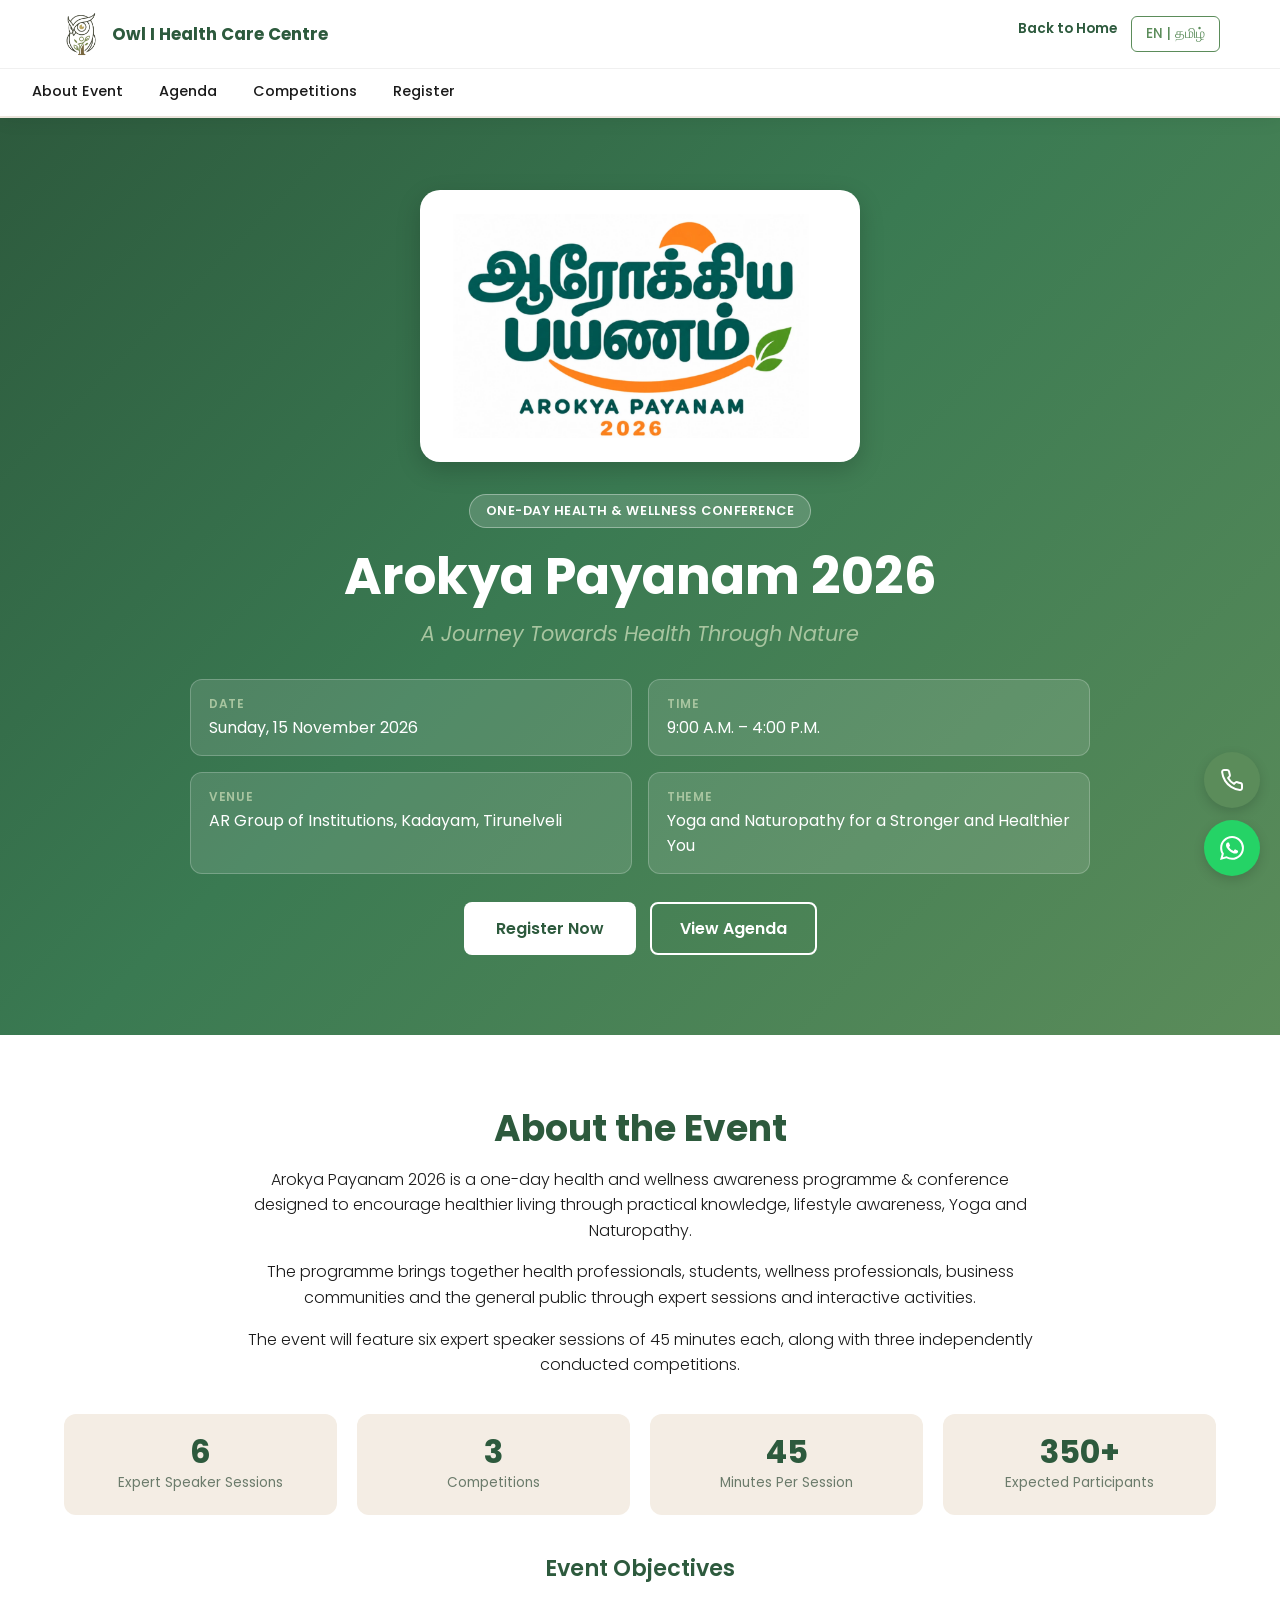
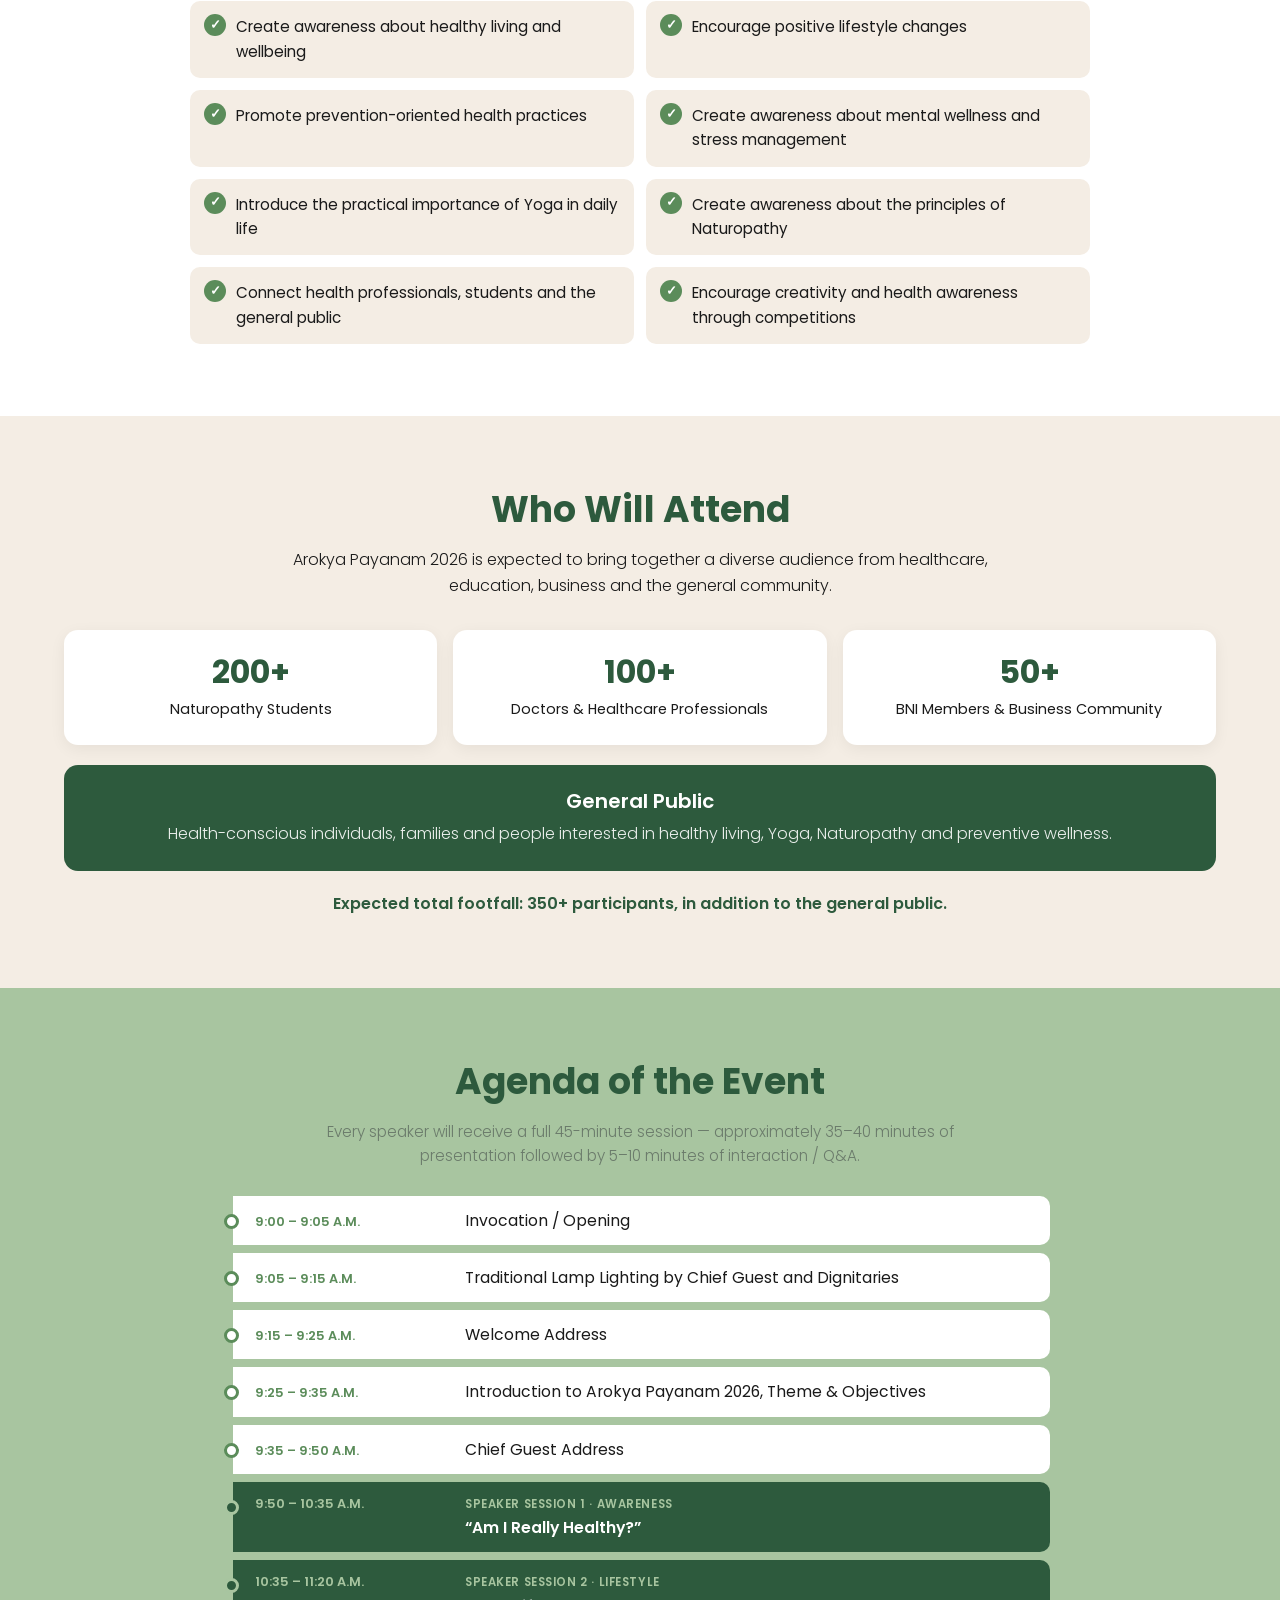
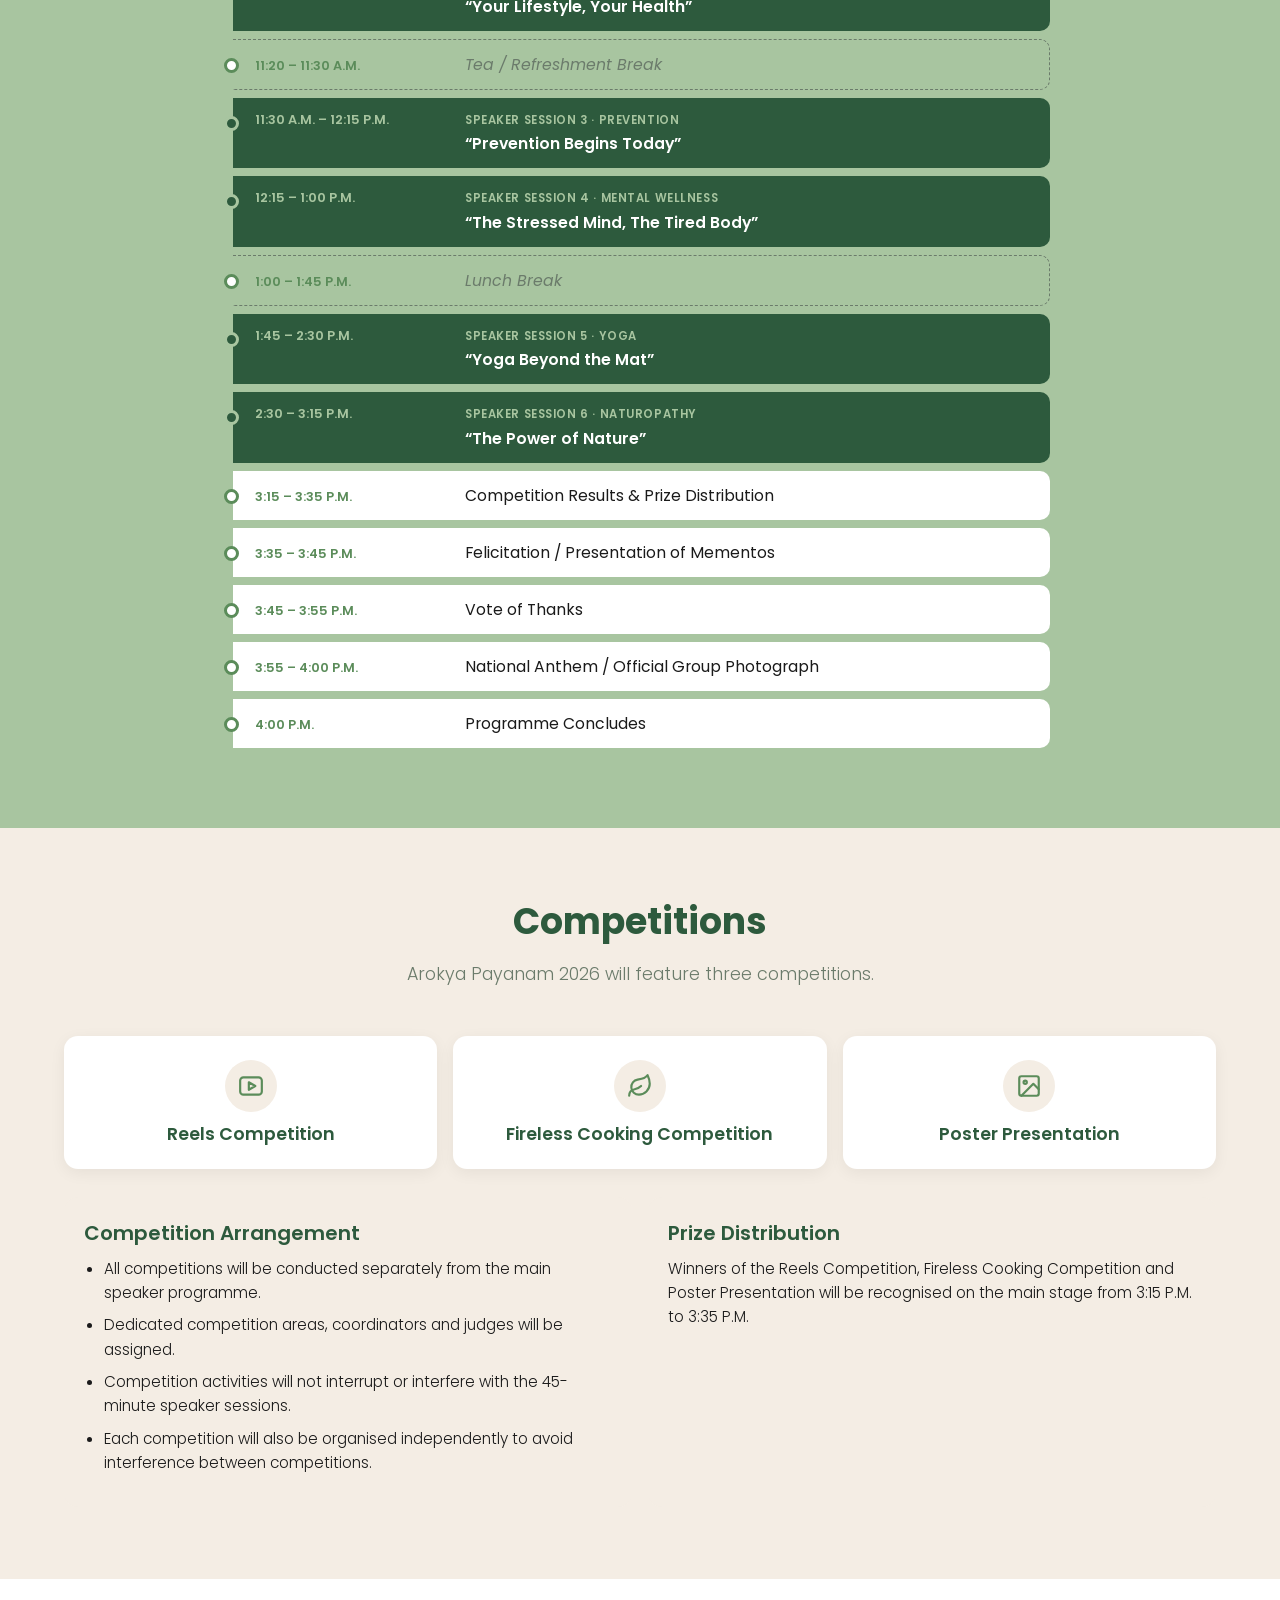
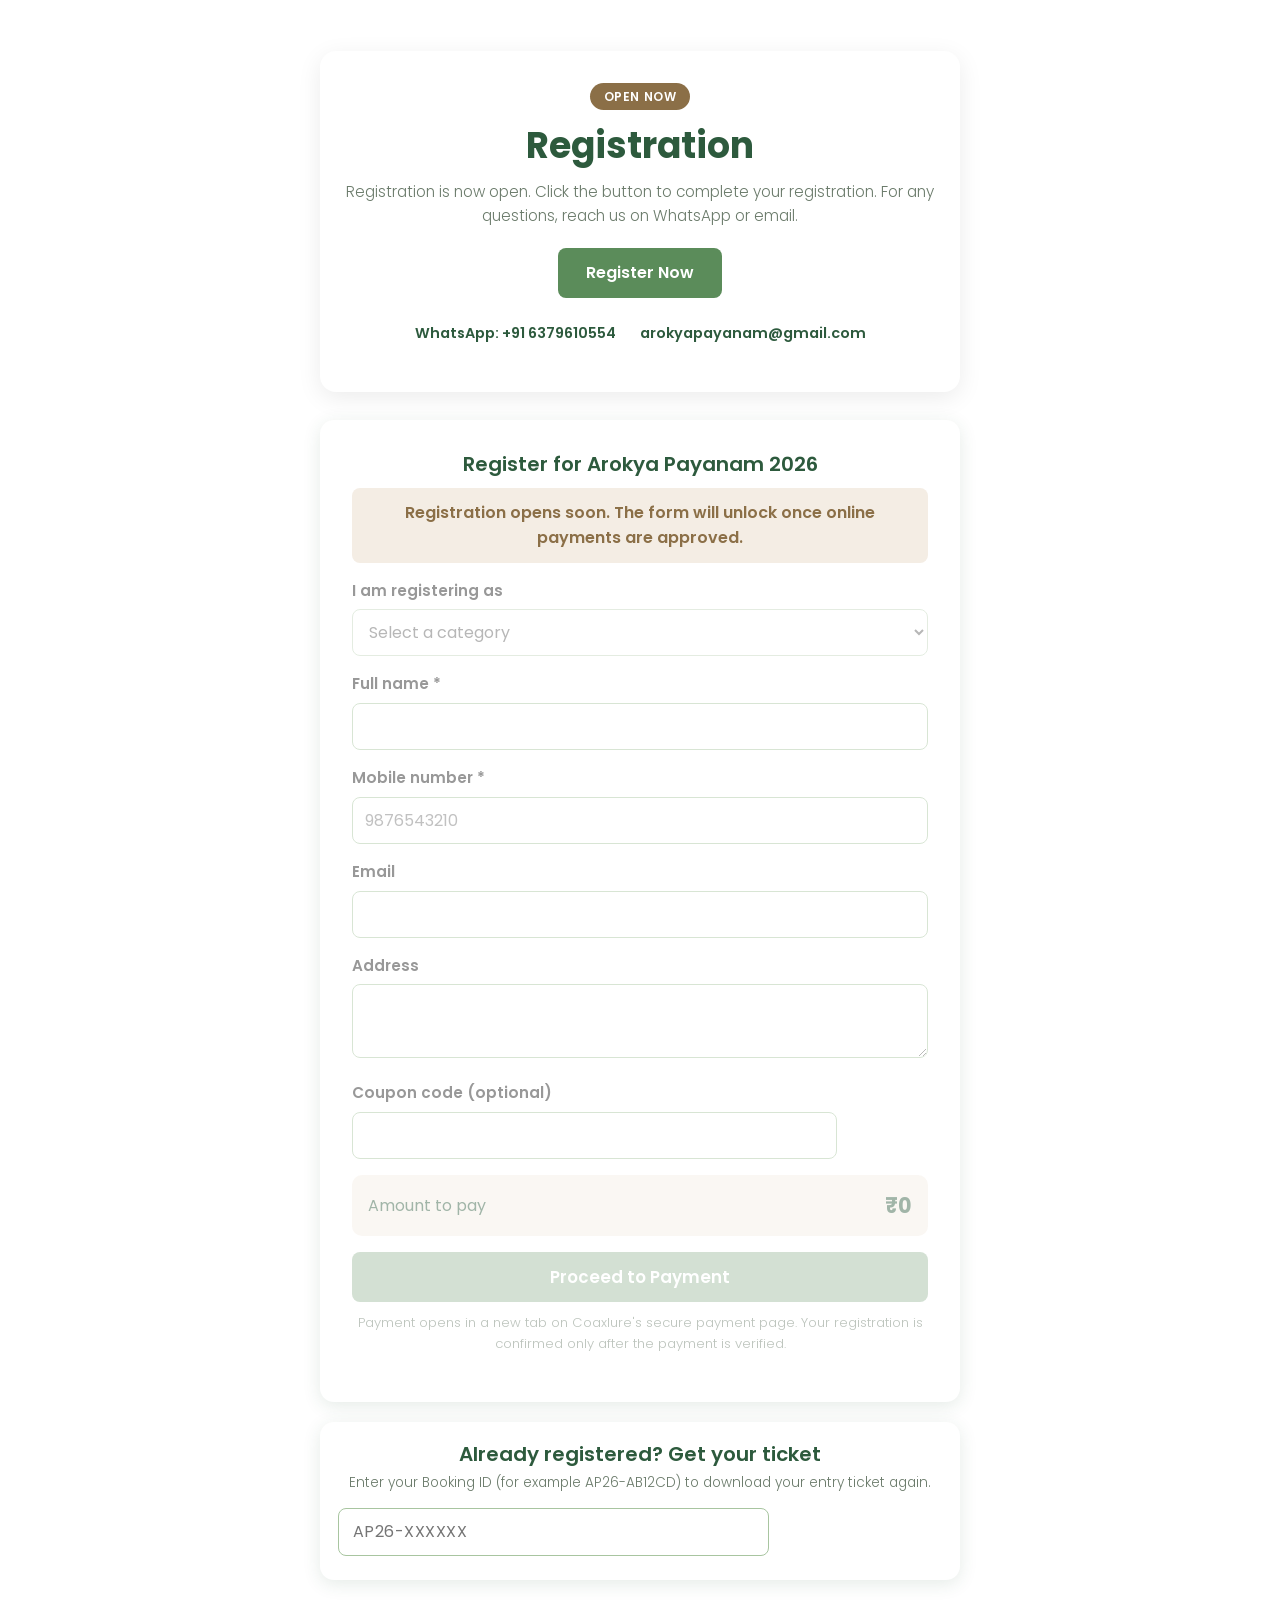
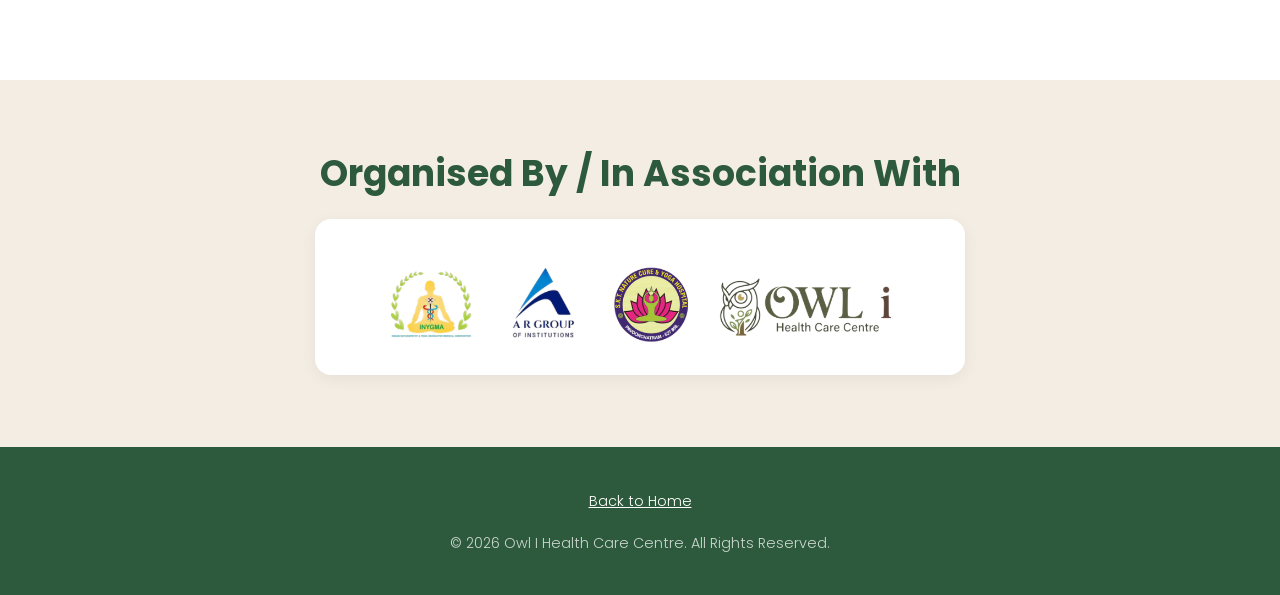
==== events/index.html @ ca435f54 "Booking-ID lookup on /events/ + mobile optimization audit fixes + CLAUDE.md split - New 'Already reg" ====
<!DOCTYPE html>
<html lang="en">
<head>
  <!-- ============================================
       EVENTS PAGE: AROKYA PAYANAM 2026
       URL: https://owlihealthcare.com/events/
       PURPOSE: Full details of the event (date, venue, agenda,
                competitions) plus the registration button.
       NOTES: - All asset paths start with "../" because this file
                lives one folder deeper than the homepage.
              - Text is bilingual through the same js/i18n.js
                system as the homepage (keys start with "ev_").
              - Registration is controlled from ONE place:
                js/event-config.js (registrationMode: 'preview' | 'open' | 'closed').
       ============================================ -->
  <meta charset="UTF-8">
  <meta name="viewport" content="width=device-width, initial-scale=1.0">

  <title>Arokya Payanam 2026 | Yoga &amp; Naturopathy Conference – Owl I Health Care Centre</title>
  <meta name="description" content="Arokya Payanam 2026 — a one-day Yoga and Naturopathy health awareness conference on Sunday, 15 November 2026 at AR Group of Institutions, Kadayam, Tirunelveli. Six expert sessions and three competitions.">
  <meta name="keywords" content="Arokya Payanam 2026, yoga conference tirunelveli, naturopathy conference, kadayam event, INYGMA, health awareness event tamil nadu">
  <link rel="canonical" href="https://owlihealthcare.com/events/">

  <meta property="og:title" content="Arokya Payanam 2026 | Yoga &amp; Naturopathy Conference">
  <meta property="og:description" content="A Journey Towards Health Through Nature — Sunday, 15 November 2026, AR Group of Institutions, Kadayam, Tirunelveli.">
  <meta property="og:image" content="https://owlihealthcare.com/images/og-image.jpg">
  <meta property="og:url" content="https://owlihealthcare.com/events/">
  <meta property="og:type" content="website">
  <meta name="twitter:card" content="summary_large_image">
  <meta name="twitter:title" content="Arokya Payanam 2026 | Yoga &amp; Naturopathy Conference">
  <meta name="twitter:description" content="A Journey Towards Health Through Nature — Sunday, 15 November 2026, Kadayam, Tirunelveli.">
  <meta name="twitter:image" content="https://owlihealthcare.com/images/og-image.jpg">

  <link rel="icon" type="image/png" href="../images/favicon.png">
  <link rel="apple-touch-icon" href="../images/favicon.png">

  <link rel="preconnect" href="https://fonts.googleapis.com">
  <link rel="preconnect" href="https://fonts.gstatic.com" crossorigin>
  <link href="https://fonts.googleapis.com/css2?family=Noto+Sans+Tamil:wght@300;400;600;700&family=Poppins:wght@300;400;600;700&display=swap" rel="stylesheet">

  <!-- Shared site styles first, then the events-only styles -->
  <link rel="stylesheet" href="../css/styles.css">
  <link rel="stylesheet" href="../css/responsive.css">
  <link rel="stylesheet" href="../css/events.css?v=2">

  <!-- Structured data: helps Google show this as an Event -->
  <script type="application/ld+json">
  {
    "@context": "https://schema.org",
    "@type": "Event",
    "name": "Arokya Payanam 2026",
    "description": "A one-day health and wellness awareness programme and conference on Yoga and Naturopathy, with six expert speaker sessions and three competitions.",
    "startDate": "2026-11-15T09:00:00+05:30",
    "endDate": "2026-11-15T16:00:00+05:30",
    "eventStatus": "https://schema.org/EventScheduled",
    "eventAttendanceMode": "https://schema.org/OfflineEventAttendanceMode",
    "location": {
      "@type": "Place",
      "name": "AR Group of Institutions",
      "address": {
        "@type": "PostalAddress",
        "addressLocality": "Kadayam, Tirunelveli",
        "addressRegion": "Tamil Nadu",
        "addressCountry": "IN"
      }
    },
    "organizer": {
      "@type": "Organization",
      "name": "Owl I Health Care Centre",
      "url": "https://owlihealthcare.com/"
    },
    "url": "https://owlihealthcare.com/events/"
  }
  </script>
</head>

<body class="events-page">
  <a href="#main-content" class="skip-link" data-i18n="skip_to_content">Skip to main content</a>

  <!-- ============================================
       HEADER + SUB-NAVIGATION
       PURPOSE: Logo, language toggle, link back to the homepage,
                and jump links to each section of this page.
       ============================================ -->
  <header class="ev-header" role="banner">
    <div class="ev-header-top">
      <a href="../" class="ev-logo" aria-label="Owl I Health Care Centre - Home">
        <img src="../images/favicon.png" alt="Owl I Health Care Centre">
        <span data-i18n="mobile_brand_text">Owl I Health Care Centre</span>
      </a>
      <div class="ev-header-actions">
        <a href="../" class="ev-home-link" data-i18n="ev_back_home">Back to Home</a>
        <button class="lang-toggle" id="lang-toggle" aria-label="Toggle language between English and Tamil">
          <span>EN | தமிழ்</span>
        </button>
      </div>
    </div>
    <nav class="ev-subnav" aria-label="Event page sections">
      <ul>
        <li><a href="#about-event" data-i18n="ev_nav_about">About Event</a></li>
        <li><a href="#agenda" data-i18n="ev_nav_agenda">Agenda</a></li>
        <li><a href="#competitions" data-i18n="ev_nav_competitions">Competitions</a></li>
        <li><a href="#register" data-i18n="ev_nav_register">Register</a></li>
      </ul>
    </nav>
  </header>

  <main id="main-content">

    <!-- ============================================
         HERO
         PURPOSE: Event name, tagline, key facts, and the
                  main registration button.
         NOTES: The button (data-reg-btn) stays disabled until
                registrationMode is 'open' in js/event-config.js AND the
                server switch (owli-config.php) agrees. 'preview' keeps it
                disabled while prices + the form are shown as a demo.
         ============================================ -->
    <section class="ev-hero" id="event-top" aria-labelledby="ev-title">
      <div class="container">
        <!-- Event logo lockup — white card so the artwork reads cleanly
             against the dark green hero. Sized big and centered per
             the official design; scales down on mobile via events.css. -->
        <div class="ev-hero-logo">
          <img src="../images/events/arokya-payanam-logo.webp" alt="Arokya Payanam 2026" width="1238" height="706">
        </div>
        <span class="ev-badge" data-i18n="ev_badge">One-Day Health &amp; Wellness Conference</span>
        <h1 id="ev-title" data-i18n="ev_title">Arokya Payanam 2026</h1>
        <p class="ev-tagline" data-i18n="ev_tagline">A Journey Towards Health Through Nature</p>

        <dl class="ev-facts">
          <div class="ev-fact">
            <dt data-i18n="ev_date_label">Date</dt>
            <dd data-i18n="ev_date">Sunday, 15 November 2026</dd>
          </div>
          <div class="ev-fact">
            <dt data-i18n="ev_time_label">Time</dt>
            <dd data-i18n="ev_time">9:00 A.M. – 4:00 P.M.</dd>
          </div>
          <div class="ev-fact">
            <dt data-i18n="ev_venue_label">Venue</dt>
            <dd data-i18n="ev_venue">AR Group of Institutions, Kadayam, Tirunelveli</dd>
          </div>
          <div class="ev-fact">
            <dt data-i18n="ev_theme_label">Theme</dt>
            <dd data-i18n="ev_theme">Yoga and Naturopathy for a Stronger and Healthier You</dd>
          </div>
        </dl>

        <div class="ev-hero-ctas">
          <!-- Registration button: "Opens Soon" now, "Register Now" once a link is set -->
          <a class="btn btn-cta-primary ev-reg-btn is-disabled" data-reg-btn aria-disabled="true" tabindex="-1"
             data-reg-soon="ev_reg_btn_soon" data-reg-preview="ev_reg_btn_preview" data-reg-open="ev_reg_btn_open" data-i18n="ev_reg_btn_soon">Registration Opens Soon</a>
          <a href="#agenda" class="btn btn-secondary" data-i18n="ev_hero_cta_agenda">View Agenda</a>
        </div>
      </div>
    </section>

    <!-- ============================================
         ABOUT + OBJECTIVES
         ============================================ -->
    <section class="ev-section alt" id="about-event" aria-labelledby="about-heading">
      <div class="container">
        <h2 id="about-heading" data-i18n="ev_about_title">About the Event</h2>
        <div class="ev-about-text">
          <p data-i18n="ev_about_p1">Arokya Payanam 2026 is a one-day health and wellness awareness programme &amp; conference designed to encourage healthier living through practical knowledge, lifestyle awareness, Yoga and Naturopathy.</p>
          <p data-i18n="ev_about_p2">The programme brings together health professionals, students, wellness professionals, business communities and the general public through expert sessions and interactive activities.</p>
          <p data-i18n="ev_about_p3">The event will feature six expert speaker sessions of 45 minutes each, along with three independently conducted competitions.</p>
        </div>

        <div class="ev-stats">
          <div class="ev-stat"><strong>6</strong><span data-i18n="ev_stat_sessions">Expert Speaker Sessions</span></div>
          <div class="ev-stat"><strong>3</strong><span data-i18n="ev_stat_competitions">Competitions</span></div>
          <div class="ev-stat"><strong>45</strong><span data-i18n="ev_stat_minutes">Minutes Per Session</span></div>
          <div class="ev-stat"><strong>350+</strong><span data-i18n="ev_stat_participants">Expected Participants</span></div>
        </div>

        <h3 class="ev-subheading" data-i18n="ev_obj_title">Event Objectives</h3>
        <ul class="ev-objectives">
          <li data-i18n="ev_obj_1">Create awareness about healthy living and wellbeing</li>
          <li data-i18n="ev_obj_2">Encourage positive lifestyle changes</li>
          <li data-i18n="ev_obj_3">Promote prevention-oriented health practices</li>
          <li data-i18n="ev_obj_4">Create awareness about mental wellness and stress management</li>
          <li data-i18n="ev_obj_5">Introduce the practical importance of Yoga in daily life</li>
          <li data-i18n="ev_obj_6">Create awareness about the principles of Naturopathy</li>
          <li data-i18n="ev_obj_7">Connect health professionals, students and the general public</li>
          <li data-i18n="ev_obj_8">Encourage creativity and health awareness through competitions</li>
        </ul>
      </div>
    </section>

    <!-- ============================================
         AUDIENCE
         ============================================ -->
    <section class="ev-section" id="audience" aria-labelledby="audience-heading">
      <div class="container">
        <h2 id="audience-heading" data-i18n="ev_aud_title">Who Will Attend</h2>
        <p class="ev-audience-sub" data-i18n="ev_aud_sub">Arokya Payanam 2026 is expected to bring together a diverse audience from healthcare, education, business and the general community.</p>
        <div class="ev-audience-grid">
          <div class="ev-audience-card"><strong>200+</strong><span data-i18n="ev_aud_students">Naturopathy Students</span></div>
          <div class="ev-audience-card"><strong>100+</strong><span data-i18n="ev_aud_doctors">Doctors &amp; Healthcare Professionals</span></div>
          <div class="ev-audience-card"><strong>50+</strong><span data-i18n="ev_aud_bni">BNI Members &amp; Business Community</span></div>
        </div>
        <div class="ev-public-card">
          <h3 data-i18n="ev_aud_public_title">General Public</h3>
          <p data-i18n="ev_aud_public">Health-conscious individuals, families and people interested in healthy living, Yoga, Naturopathy and preventive wellness.</p>
        </div>
        <p class="ev-footfall" data-i18n="ev_aud_footfall">Expected total footfall: 350+ participants, in addition to the general public.</p>
      </div>
    </section>

    <!-- ============================================
         AGENDA
         PURPOSE: Timeline of the day. Rows with class "session"
                  are the six speaker sessions; "break" rows are
                  tea / lunch.
         NOTES: Times are plain text. To change a time, edit it
                here; to change a title, edit the matching key in
                js/i18n.js (both en and ta).
         ============================================ -->
    <section class="ev-section green" id="agenda" aria-labelledby="agenda-heading">
      <div class="container">
        <h2 id="agenda-heading" data-i18n="ev_agenda_title">Agenda of the Event</h2>
        <p class="ev-agenda-note" data-i18n="ev_agenda_note">Every speaker will receive a full 45-minute session — approximately 35–40 minutes of presentation followed by 5–10 minutes of interaction / Q&amp;A.</p>

        <ol class="ev-agenda">
          <li class="ev-agenda-item"><span class="ev-agenda-time">9:00 – 9:05 A.M.</span><span class="ev-agenda-title" data-i18n="ev_ag_1">Invocation / Opening</span></li>
          <li class="ev-agenda-item"><span class="ev-agenda-time">9:05 – 9:15 A.M.</span><span class="ev-agenda-title" data-i18n="ev_ag_2">Traditional Lamp Lighting by Chief Guest and Dignitaries</span></li>
          <li class="ev-agenda-item"><span class="ev-agenda-time">9:15 – 9:25 A.M.</span><span class="ev-agenda-title" data-i18n="ev_ag_3">Welcome Address</span></li>
          <li class="ev-agenda-item"><span class="ev-agenda-time">9:25 – 9:35 A.M.</span><span class="ev-agenda-title" data-i18n="ev_ag_4">Introduction to Arokya Payanam 2026, Theme &amp; Objectives</span></li>
          <li class="ev-agenda-item"><span class="ev-agenda-time">9:35 – 9:50 A.M.</span><span class="ev-agenda-title" data-i18n="ev_ag_5">Chief Guest Address</span></li>

          <li class="ev-agenda-item session">
            <span class="ev-agenda-time">9:50 – 10:35 A.M.</span>
            <span class="ev-agenda-title"><span class="ev-agenda-tag" data-i18n="ev_ag_s1_tag">Speaker Session 1 · Awareness</span><span data-i18n="ev_ag_s1">“Am I Really Healthy?”</span></span>
          </li>
          <li class="ev-agenda-item session">
            <span class="ev-agenda-time">10:35 – 11:20 A.M.</span>
            <span class="ev-agenda-title"><span class="ev-agenda-tag" data-i18n="ev_ag_s2_tag">Speaker Session 2 · Lifestyle</span><span data-i18n="ev_ag_s2">“Your Lifestyle, Your Health”</span></span>
          </li>

          <li class="ev-agenda-item break"><span class="ev-agenda-time">11:20 – 11:30 A.M.</span><span class="ev-agenda-title" data-i18n="ev_ag_tea">Tea / Refreshment Break</span></li>

          <li class="ev-agenda-item session">
            <span class="ev-agenda-time">11:30 A.M. – 12:15 P.M.</span>
            <span class="ev-agenda-title"><span class="ev-agenda-tag" data-i18n="ev_ag_s3_tag">Speaker Session 3 · Prevention</span><span data-i18n="ev_ag_s3">“Prevention Begins Today”</span></span>
          </li>
          <li class="ev-agenda-item session">
            <span class="ev-agenda-time">12:15 – 1:00 P.M.</span>
            <span class="ev-agenda-title"><span class="ev-agenda-tag" data-i18n="ev_ag_s4_tag">Speaker Session 4 · Mental Wellness</span><span data-i18n="ev_ag_s4">“The Stressed Mind, The Tired Body”</span></span>
          </li>

          <li class="ev-agenda-item break"><span class="ev-agenda-time">1:00 – 1:45 P.M.</span><span class="ev-agenda-title" data-i18n="ev_ag_lunch">Lunch Break</span></li>

          <li class="ev-agenda-item session">
            <span class="ev-agenda-time">1:45 – 2:30 P.M.</span>
            <span class="ev-agenda-title"><span class="ev-agenda-tag" data-i18n="ev_ag_s5_tag">Speaker Session 5 · Yoga</span><span data-i18n="ev_ag_s5">“Yoga Beyond the Mat”</span></span>
          </li>
          <li class="ev-agenda-item session">
            <span class="ev-agenda-time">2:30 – 3:15 P.M.</span>
            <span class="ev-agenda-title"><span class="ev-agenda-tag" data-i18n="ev_ag_s6_tag">Speaker Session 6 · Naturopathy</span><span data-i18n="ev_ag_s6">“The Power of Nature”</span></span>
          </li>

          <li class="ev-agenda-item"><span class="ev-agenda-time">3:15 – 3:35 P.M.</span><span class="ev-agenda-title" data-i18n="ev_ag_results">Competition Results &amp; Prize Distribution</span></li>
          <li class="ev-agenda-item"><span class="ev-agenda-time">3:35 – 3:45 P.M.</span><span class="ev-agenda-title" data-i18n="ev_ag_felicitation">Felicitation / Presentation of Mementos</span></li>
          <li class="ev-agenda-item"><span class="ev-agenda-time">3:45 – 3:55 P.M.</span><span class="ev-agenda-title" data-i18n="ev_ag_thanks">Vote of Thanks</span></li>
          <li class="ev-agenda-item"><span class="ev-agenda-time">3:55 – 4:00 P.M.</span><span class="ev-agenda-title" data-i18n="ev_ag_anthem">National Anthem / Official Group Photograph</span></li>
          <li class="ev-agenda-item"><span class="ev-agenda-time">4:00 P.M.</span><span class="ev-agenda-title" data-i18n="ev_ag_end">Programme Concludes</span></li>
        </ol>
      </div>
    </section>

    <!-- ============================================
         COMPETITIONS + PRIZE DISTRIBUTION
         ============================================ -->
    <section class="ev-section" id="competitions" aria-labelledby="comp-heading">
      <div class="container">
        <h2 id="comp-heading" data-i18n="ev_comp_title">Competitions</h2>
        <p class="section-subtitle" data-i18n="ev_comp_sub">Arokya Payanam 2026 will feature three competitions.</p>

        <div class="ev-comp-grid">
          <div class="ev-comp-card">
            <div class="ev-icon" aria-hidden="true">
              <!-- Video / reels icon -->
              <svg width="26" height="26" viewBox="0 0 24 24" fill="none" stroke="currentColor" stroke-width="2" stroke-linecap="round" stroke-linejoin="round"><rect x="2" y="4" width="20" height="16" rx="3"/><polygon points="10 8.5 16 12 10 15.5 10 8.5"/></svg>
            </div>
            <h3 data-i18n="ev_comp_1">Reels Competition</h3>
          </div>
          <div class="ev-comp-card">
            <div class="ev-icon" aria-hidden="true">
              <!-- Leaf / cooking icon -->
              <svg width="26" height="26" viewBox="0 0 24 24" fill="none" stroke="currentColor" stroke-width="2" stroke-linecap="round" stroke-linejoin="round"><path d="M11 20A7 7 0 0 1 9.8 6.1C15.5 5 17 4.48 19 2c1 2 2 4.18 2 8 0 5.5-4.78 10-10 10z"/><path d="M2 21c0-3 1.85-5.36 5.08-6C9.5 14.52 12 13 13 12"/></svg>
            </div>
            <h3 data-i18n="ev_comp_2">Fireless Cooking Competition</h3>
          </div>
          <div class="ev-comp-card">
            <div class="ev-icon" aria-hidden="true">
              <!-- Poster / image icon -->
              <svg width="26" height="26" viewBox="0 0 24 24" fill="none" stroke="currentColor" stroke-width="2" stroke-linecap="round" stroke-linejoin="round"><rect x="3" y="3" width="18" height="18" rx="2"/><circle cx="8.5" cy="8.5" r="1.5"/><polyline points="21 15 16 10 5 21"/></svg>
            </div>
            <h3 data-i18n="ev_comp_3">Poster Presentation</h3>
          </div>
        </div>

        <div class="ev-comp-info">
          <div class="ev-info-card" style="background-color: var(--color-background);">
            <h3 data-i18n="ev_comp_arr_title">Competition Arrangement</h3>
            <ul>
              <li data-i18n="ev_comp_arr_1">All competitions will be conducted separately from the main speaker programme.</li>
              <li data-i18n="ev_comp_arr_2">Dedicated competition areas, coordinators and judges will be assigned.</li>
              <li data-i18n="ev_comp_arr_3">Competition activities will not interrupt or interfere with the 45-minute speaker sessions.</li>
              <li data-i18n="ev_comp_arr_4">Each competition will also be organised independently to avoid interference between competitions.</li>
            </ul>
          </div>
          <div class="ev-info-card" style="background-color: var(--color-background);">
            <h3 data-i18n="ev_prize_title">Prize Distribution</h3>
            <p data-i18n="ev_prize_text">Winners of the Reels Competition, Fireless Cooking Competition and Poster Presentation will be recognised on the main stage from 3:15 P.M. to 3:35 P.M.</p>
          </div>
        </div>
      </div>
    </section>

    <!-- ============================================
         REGISTRATION
         PURPOSE: The pill / note / button follow the registration mode:
                  'closed'  -> "Coming Soon" + disabled button
                  'preview' -> "Preview — Opens Soon", form explorable,
                               Pay button disabled, server refuses (503)
                  'open'    -> "Register Now", form fully active.
                  Driven by js/event-config.js + the server switch.
         ============================================ -->
    <section class="ev-section alt" id="register" aria-labelledby="register-heading">
      <div class="container">
        <div class="ev-register-card">
          <span class="ev-status-pill" data-reg-soon="ev_reg_status_soon" data-reg-preview="ev_reg_status_preview" data-reg-open="ev_reg_status_open" data-i18n="ev_reg_status_soon">Coming Soon</span>
          <h2 id="register-heading" data-i18n="ev_reg_title">Registration</h2>
          <p data-reg-soon="ev_reg_note_soon" data-reg-preview="ev_reg_note_preview" data-reg-open="ev_reg_note_open" data-i18n="ev_reg_note_soon">Online registration will open soon. Please check back on this page. For any questions, reach us on WhatsApp or email.</p>
          <a class="btn btn-primary ev-reg-btn is-disabled" data-reg-btn aria-disabled="true" tabindex="-1"
             data-reg-soon="ev_reg_btn_soon" data-reg-open="ev_reg_btn_open" data-i18n="ev_reg_btn_soon">Registration Opens Soon</a>
          <div class="ev-contact-row">
            <a href="https://wa.me/916379610554?text=Hi!%20I'd%20like%20to%20know%20about%20Arokya%20Payanam%202026." target="_blank" rel="noopener noreferrer">WhatsApp: +91 6379610554</a>
            <a href="mailto:arokyapayanam@gmail.com">arokyapayanam@gmail.com</a>
          </div>
        </div>

        <!-- ============================================
             REGISTRATION FORM
             PURPOSE: Collects attendee details, then sends them to the
                      secure Coaxlure payment page (see js/event-register.js
                      and api/register.php).
             NOTES: - Category-specific fields (data-cat="...") show/hide
                      automatically. Hidden ones are disabled so they are
                      not sent.
                    - The price shown is for display only; the server
                      recalculates it from the database.
                    - The form stays locked until registrationOpen = true
                      in js/event-config.js.
             ============================================ -->
        <form id="register-form" class="ev-form" novalidate autocomplete="on">
          <h3 data-i18n="evf_title">Register for Arokya Payanam 2026</h3>
          <p class="ev-form-closed" id="evf-closed" data-i18n="evf_closed">Registration opens soon. The form will unlock once online payments are approved.</p>

          <fieldset class="ev-form-fields" id="evf-fields" disabled>
            <!-- Honeypot: real people never see or fill this -->
            <div class="ev-hp" aria-hidden="true">
              <label>Website <input type="text" name="website" tabindex="-1" autocomplete="off"></label>
            </div>

            <div class="ev-field">
              <label for="evf-category" data-i18n="evf_category">I am registering as</label>
              <select id="evf-category" name="category" required>
                <option value="" data-i18n="evf_cat_choose">Select a category</option>
                <option value="student" data-i18n="evf_cat_student">Naturopathy Student</option>
                <option value="general" data-i18n="evf_cat_general">General Public</option>
                <option value="bni" data-i18n="evf_cat_bni">BNI Member</option>
                <option value="doctor" data-i18n="evf_cat_doctor">Doctor</option>
              </select>
              <span class="ev-error" data-err-for="category"></span>
              <!-- Filled by js/event-register.js from api/quote.php?category=all (prices come from the database) -->
              <ul class="ev-price-list" id="evf-price-list" hidden></ul>
            </div>

            <div class="ev-field">
              <label for="evf-name" data-i18n="evf_name">Full name *</label>
              <input id="evf-name" name="name" type="text" maxlength="100" autocomplete="name" required>
              <span class="ev-error" data-err-for="name"></span>
            </div>

            <div class="ev-field">
              <label for="evf-mobile" data-i18n="evf_mobile">Mobile number *</label>
              <input id="evf-mobile" name="mobile" type="tel" inputmode="numeric" maxlength="15" autocomplete="tel" placeholder="9876543210" required>
              <span class="ev-error" data-err-for="mobile"></span>
            </div>

            <div class="ev-field">
              <label for="evf-email" data-i18n="evf_email">Email</label>
              <input id="evf-email" name="email" type="email" maxlength="150" autocomplete="email" required>
              <span class="ev-error" data-err-for="email"></span>
            </div>

            <div class="ev-field">
              <label for="evf-address" data-i18n="evf_address">Address</label>
              <textarea id="evf-address" name="address" rows="2" maxlength="300" autocomplete="street-address" required></textarea>
              <span class="ev-error" data-err-for="address"></span>
            </div>

            <!-- Student -->
            <div class="ev-cat-block" data-cat="student" hidden>
              <div class="ev-field">
                <label for="evf-year" data-i18n="evf_year">Year of study</label>
                <select id="evf-year" name="year_of_study" required>
                  <option value="" data-i18n="evf_year_choose">Select year</option>
                  <option value="part1" data-i18n="evf_year_part1">Part 1</option>
                  <option value="part2" data-i18n="evf_year_part2">Part 2</option>
                  <option value="2nd" data-i18n="evf_year_2nd">2nd Year</option>
                  <option value="3rd" data-i18n="evf_year_3rd">3rd Year</option>
                  <option value="4th" data-i18n="evf_year_4th">4th Year</option>
                  <option value="internship" data-i18n="evf_year_intern">Internship</option>
                </select>
                <span class="ev-error" data-err-for="year_of_study"></span>
              </div>
              <div class="ev-field">
                <label for="evf-college" data-i18n="evf_college">College</label>
                <input id="evf-college" name="college" type="text" maxlength="150" required>
                <span class="ev-error" data-err-for="college"></span>
              </div>
              <div class="ev-field">
                <span class="ev-label" data-i18n="evf_comps">Competitions (optional)</span>
                <label class="ev-check"><input type="checkbox" name="competitions" value="poster"> <span data-i18n="ev_comp_3">Poster Presentation</span></label>
                <label class="ev-check"><input type="checkbox" name="competitions" value="fireless_cooking"> <span data-i18n="ev_comp_2">Fireless Cooking Competition</span></label>
              </div>
            </div>

            <!-- BNI -->
            <div class="ev-cat-block" data-cat="bni" hidden>
              <div class="ev-field">
                <label for="evf-chapter" data-i18n="evf_chapter">BNI chapter</label>
                <input id="evf-chapter" name="chapter" type="text" maxlength="100" required>
                <span class="ev-error" data-err-for="chapter"></span>
              </div>
              <div class="ev-field">
                <label for="evf-org" data-i18n="evf_org">Organisation / business name</label>
                <input id="evf-org" name="organisation" type="text" maxlength="150" required>
                <span class="ev-error" data-err-for="organisation"></span>
              </div>
            </div>

            <!-- Doctor -->
            <div class="ev-cat-block" data-cat="doctor" hidden>
              <div class="ev-field">
                <label for="evf-qual" data-i18n="evf_qual">Qualification</label>
                <input id="evf-qual" name="qualification" type="text" maxlength="100" required>
                <span class="ev-error" data-err-for="qualification"></span>
              </div>
              <div class="ev-field">
                <label for="evf-clinic" data-i18n="evf_clinic">Clinic / hospital name (optional)</label>
                <input id="evf-clinic" name="clinic" type="text" maxlength="150">
                <span class="ev-error" data-err-for="clinic"></span>
              </div>
            </div>

            <!-- Coupon -->
            <div class="ev-field">
              <label for="evf-coupon" data-i18n="evf_coupon">Coupon code (optional)</label>
              <div class="ev-coupon-row">
                <input id="evf-coupon" name="coupon" type="text" maxlength="30" autocapitalize="characters" autocomplete="off">
                <button type="button" class="btn btn-secondary" id="evf-coupon-apply" data-i18n="evf_apply">Apply</button>
              </div>
              <span class="ev-error" data-err-for="coupon"></span>
            </div>

            <div class="ev-price-box" id="evf-price" aria-live="polite" hidden>
              <span data-i18n="evf_amount">Amount to pay</span>
              <strong id="evf-price-value">₹0</strong>
            </div>

            <p class="ev-error ev-form-error" id="evf-form-error" role="alert"></p>

            <button type="submit" class="btn btn-primary ev-pay-btn" id="evf-submit" disabled>
              <span data-i18n="evf_pay">Proceed to Payment</span>
            </button>
            <p class="ev-form-note" data-i18n="evf_note">Payment opens in a new tab on Coaxlure's secure payment page. Your registration is confirmed only after the payment is verified.</p>
          </fieldset>
        </form>

        <!-- ============================================
             ALREADY REGISTERED? — BOOKING-ID LOOKUP
             PURPOSE: A returning attendee types their Booking ID
             (AP26-XXXXXX); the page asks the server, and if the booking
             is PAID it shows the SAME three actions the payment success
             box shows (Download ticket, Get ticket on WhatsApp, Done).
             Pending/failed/unknown IDs get a clear "not found" message.
             js/event-register.js wires this (#ticket-lookup).
             ============================================ -->
        <div class="ev-ticket-lookup" id="ticket-lookup">
          <h3 data-i18n="evf_lookup_title">Already registered? Get your ticket</h3>
          <p class="ev-lookup-sub" data-i18n="evf_lookup_sub">Enter your Booking ID (for example AP26-AB12CD) to download your entry ticket again.</p>
          <form class="ev-lookup-form" id="ticket-lookup-form" novalidate>
            <label class="sr-only" for="evf-lookup-ref" data-i18n="evf_lookup_label">Booking ID</label>
            <input id="evf-lookup-ref" name="ref" type="text" inputmode="latin" autocapitalize="characters"
                   autocomplete="off" spellcheck="false" placeholder="AP26-XXXXXX" maxlength="12">
            <button type="submit" class="btn btn-secondary" data-i18n="evf_lookup_btn">Find my ticket</button>
          </form>
          <p class="ev-error ev-lookup-error" id="evf-lookup-error" role="alert" hidden></p>
          <!-- The three paid actions render inside this box after a successful lookup -->
          <div class="ev-lookup-result" id="evf-lookup-result" hidden></div>
        </div>

        <!-- Shown when the attendee returns from the payment page -->
        <!-- Shown while the attendee pays in the other tab, and after they return.
             js/event-register.js polls status.php and fills this box: waiting
             message + "do not refresh" warning while payment is pending,
             then the paid box with the ticket download. -->
        <div class="ev-status-box" id="evf-status" role="status" aria-live="polite" hidden></div>
      </div>
    </section>

    <!-- ============================================
         ORGANISERS
         NOTE: Organisation names are proper nouns, so they are
               not translated.
         ============================================ -->
    <section class="ev-section" id="organisers" aria-labelledby="org-heading">
      <div class="container">
        <h2 id="org-heading" data-i18n="ev_org_title">Organised By / In Association With</h2>
        <div class="ev-org-logos">
          <img src="../images/events/organisers.png" alt="Organised by: Indian Naturopathy &amp; Yoga Graduates Medical Association (INYGMA), AR Group of Institutions, SKT Nature Cure &amp; Yoga Hospital, and OWL i Health Care Centre" width="1065" height="181">
        </div>
        <!-- Same organiser names as text, for screen readers and SEO (not translated — proper nouns) -->
        <ul class="ev-org-list sr-only">
          <li>AR Group of Institutions</li>
          <li>Indian Naturopathy &amp; Yoga Graduates Medical Association (INYGMA)</li>
          <li>SKT Nature Cure &amp; Yoga Hospital</li>
          <li>OWL i Health Care Centre</li>
        </ul>
      </div>
    </section>

  </main>

  <footer class="ev-footer" role="contentinfo">
    <div class="container">
      <p><a href="../" data-i18n="ev_back_home">Back to Home</a></p>
      <p>&copy; 2026 Owl I Health Care Centre. All Rights Reserved.</p>
    </div>
  </footer>

  <!-- Floating call + WhatsApp buttons (same as the homepage) -->
  <div class="floating-buttons" aria-label="Quick contact buttons">
    <a href="tel:+916379610554" class="fab fab-phone" aria-label="Call Owl I Health Care Centre" data-i18n-tooltip="fab_phone_tooltip">
      <svg width="24" height="24" viewBox="0 0 24 24" fill="none" stroke="currentColor" stroke-width="2" stroke-linecap="round" stroke-linejoin="round" aria-hidden="true">
        <path d="M22 16.92v3a2 2 0 0 1-2.18 2 19.79 19.79 0 0 1-8.63-3.07 19.5 19.5 0 0 1-6-6 19.79 19.79 0 0 1-3.07-8.67A2 2 0 0 1 4.11 2h3a2 2 0 0 1 2 1.72 12.84 12.84 0 0 0 .7 2.81 2 2 0 0 1-.45 2.11L8.09 9.91a16 16 0 0 0 6 6l1.27-1.27a2 2 0 0 1 2.11-.45 12.84 12.84 0 0 0 2.81.7A2 2 0 0 1 22 16.92z"/>
      </svg>
      <span class="fab-tooltip" data-i18n="fab_phone_tooltip">Call us now</span>
    </a>
    <a href="https://wa.me/916379610554?text=Hi!%20I'd%20like%20to%20know%20about%20Arokya%20Payanam%202026." class="fab fab-whatsapp" target="_blank" rel="noopener noreferrer" aria-label="Chat with us on WhatsApp" data-i18n-tooltip="fab_whatsapp_tooltip">
      <svg width="24" height="24" viewBox="0 0 24 24" fill="currentColor" aria-hidden="true">
        <path d="M17.472 14.382c-.297-.149-1.758-.867-2.03-.967-.273-.099-.471-.148-.67.15-.197.297-.767.966-.94 1.164-.173.199-.347.223-.644.075-.297-.15-1.255-.463-2.39-1.475-.883-.788-1.48-1.761-1.653-2.059-.173-.297-.018-.458.13-.606.134-.133.298-.347.446-.52.149-.174.198-.298.298-.497.099-.198.05-.371-.025-.52-.075-.149-.669-1.612-.916-2.207-.242-.579-.487-.5-.669-.51-.173-.008-.371-.01-.57-.01-.198 0-.52.074-.792.372-.272.297-1.04 1.016-1.04 2.479 0 1.462 1.065 2.875 1.213 3.074.149.198 2.096 3.2 5.077 4.487.709.306 1.262.489 1.694.625.712.227 1.36.195 1.871.118.571-.085 1.758-.719 2.006-1.413.248-.694.248-1.289.173-1.413-.074-.124-.272-.198-.57-.347m-5.421 7.403h-.004a9.87 9.87 0 01-5.031-1.378l-.361-.214-3.741.982.998-3.648-.235-.374a9.86 9.86 0 01-1.51-5.26c.001-5.45 4.436-9.884 9.888-9.884 2.64 0 5.122 1.03 6.988 2.898a9.825 9.825 0 012.893 6.994c-.003 5.45-4.437 9.884-9.885 9.884m8.413-18.297A11.815 11.815 0 0012.05 0C5.495 0 .16 5.335.157 11.892c0 2.096.547 4.142 1.588 5.945L.057 24l6.305-1.654a11.882 11.882 0 005.683 1.448h.005c6.554 0 11.89-5.335 11.893-11.893a11.821 11.821 0 00-3.48-8.413z"/>
      </svg>
      <span class="fab-tooltip" data-i18n="fab_whatsapp_tooltip">Chat on WhatsApp</span>
    </a>
  </div>

  <!-- i18n.js first (translations + language toggle), then registration state -->
  <script src="../js/i18n.js?v=8"></script>
  <script src="../js/event-config.js?v=6"></script>
  <!-- Registration form: category fields, price, payment redirect, status check -->
  <script src="../js/event-register.js?v=11"></script>
</body>
</html>
---- css/styles.css ----
/* ──────────────────────────────────────────────
   STYLES.CSS — Owl I Health and Wellness Center
   Main stylesheet for the clinic's landing page.

   This file contains all base styles, layout rules,
   and component styles. Responsive (mobile/tablet/
   desktop) overrides live in responsive.css.

   COLOR PALETTE: "Forest Calm" — defined as CSS
   custom properties below so every color is
   controlled from one place. To change a color
   across the entire site, just edit the hex value
   in :root.

   TABLE OF CONTENTS:
   1.  CSS Custom Properties (Variables)
   2.  CSS Reset / Normalize
   3.  Base / Typography
   4.  Utility Classes (Container, Buttons, etc.)
   5.  Skip Link (Accessibility)
   6.  Header / Navigation
   7.  Hero Section
   8.  About Section
   9.  Services Section
   10. Why Choose Us Section
   11. Doctors Section
   12. Testimonials Section
   13. Gallery Section
   14. Blog Section
   15. CTA Banner Section
   16. Contact Section
   17. Footer
   18. Floating Action Buttons
   19. Keyframe Animations
   ────────────────────────────────────────────── */


/* ──────────────────────────────────────────────
   1. CSS CUSTOM PROPERTIES (Variables)
   These are the "Forest Calm" color palette and
   are used throughout the site instead of hard-
   coded hex values. To change a color site-wide,
   just update the value here.

   Usage example:  color: var(--color-primary);
   ────────────────────────────────────────────── */
:root {
  /* Primary dark green — used for headers, nav, footer backgrounds */
  --color-primary: #2D5A3D;

  /* Secondary green — used for buttons, CTAs, interactive elements */
  --color-secondary: #5B8C5A;

  /* Light green — used for highlighted sections, subtle accents */
  --color-light-green: #A8C5A0;

  /* Cream background — the main page background color */
  --color-background: #F4EDE4;

  /* Warm brown — used for small accent details */
  --color-accent: #8B6F47;

  /* White — used for cards, alternating section backgrounds */
  --color-white: #FFFFFF;

  /* Dark text — the primary body text color */
  --color-dark-text: #1A1A1A;

  /* Light/subtle text — used for secondary or muted text */
  --color-light-text: #6B7B6B;
}


/* ──────────────────────────────────────────────
   2. CSS RESET / NORMALIZE
   Removes default browser styling so every browser
   starts from the same baseline. This prevents
   inconsistencies between Chrome, Firefox, Safari, etc.
   ────────────────────────────────────────────── */

/* Remove default margin and padding from all elements.
   Use border-box so padding is included in width/height. */
*,
*::before,
*::after {
  margin: 0;
  padding: 0;
  box-sizing: border-box;
}

/* Enable smooth scrolling when clicking anchor links
   (e.g., clicking "Services" scrolls smoothly to that section) */
html {
  scroll-behavior: smooth;
  /* Prevent font size from changing on mobile when rotating device */
  -webkit-text-size-adjust: 100%;
}

/* Base body styles — sets the default font, colors, and background */
body {
  font-family: 'Poppins', sans-serif;
  font-weight: 400;
  line-height: 1.6;
  color: var(--color-dark-text);
  background-color: var(--color-background);
  /* Ensures text renders smoothly on all screens */
  -webkit-font-smoothing: antialiased;
  -moz-osx-font-smoothing: grayscale;
}

/* Remove list bullets/numbers by default */
ul, ol {
  list-style: none;
}

/* Make images responsive — they won't overflow their container */
img {
  max-width: 100%;
  height: auto;
  display: block;
}

/* Remove default link underline and inherit color */
a {
  text-decoration: none;
  color: inherit;
  transition: color 0.3s ease;
}

/* Remove default button styling so we can style from scratch */
button {
  border: none;
  background: none;
  cursor: pointer;
  font-family: inherit;
  font-size: inherit;
  color: inherit;
}

/* Remove default fieldset/legend styles */
fieldset {
  border: none;
}

/* Make sure form elements inherit the site font */
input,
select,
textarea {
  font-family: inherit;
  font-size: inherit;
}


/* ──────────────────────────────────────────────
   3. BASE / TYPOGRAPHY
   Sets the typographic scale for the site.
   Headings use Poppins at 600-700 weight (bold).
   Body text uses Poppins at 300-400 weight (light/regular).
   Tamil text uses "Noto Sans Tamil" — applied
   automatically when the language is switched.
   ────────────────────────────────────────────── */

h1, h2, h3, h4, h5, h6 {
  font-weight: 700;
  line-height: 1.2;
  color: var(--color-primary);
}

/* Main page heading (used in Hero) */
h1 {
  font-size: 3rem;
}

/* Section headings (About, Services, etc.) */
h2 {
  font-size: 2.25rem;
  text-align: center;
  margin-bottom: 1rem;
}

/* Sub-headings within sections */
h3 {
  font-size: 1.25rem;
  font-weight: 600;
}

/* Body text */
p {
  margin-bottom: 1rem;
  font-weight: 300;
  color: var(--color-dark-text);
}

/* Subtitle text that appears below section headings */
.section-subtitle {
  text-align: center;
  color: var(--color-light-text);
  font-size: 1.1rem;
  max-width: 600px;
  margin: 0 auto 3rem;
}


/* ──────────────────────────────────────────────
   4. UTILITY CLASSES
   Reusable classes used across multiple sections:
   - .container: centers content with a max width
   - .btn: base button styles
   - .image-placeholder: grey box for placeholder images
   ────────────────────────────────────────────── */

/* Container — wraps content to a max width and centers it */
.container {
  width: 100%;
  max-width: 1200px;
  margin: 0 auto;
  padding: 0 20px;
}

/* Base button style — shared by all buttons */
.btn {
  display: inline-block;
  padding: 12px 28px;
  border-radius: 8px;
  font-weight: 600;
  font-size: 1rem;
  text-align: center;
  cursor: pointer;
  transition: background-color 0.3s ease, transform 0.2s ease, box-shadow 0.3s ease;
  border: none;
}

/* Primary button — green background, white text */
.btn-primary {
  background-color: var(--color-secondary);
  color: var(--color-white);
}

/* Primary button hover — slightly darker green */
.btn-primary:hover {
  background-color: var(--color-primary);
  transform: translateY(-2px);
  box-shadow: 0 4px 12px rgba(45, 90, 61, 0.3);
}

/* Secondary button — outlined style with green border */
.btn-secondary {
  background-color: transparent;
  color: var(--color-white);
  border: 2px solid var(--color-white);
}

/* Secondary button hover — fills with white, text turns green */
.btn-secondary:hover {
  background-color: var(--color-white);
  color: var(--color-primary);
  transform: translateY(-2px);
}

/* Event button — warm brown accent so it visually stands apart from the
   two site CTAs next to it, without introducing a one-off color. Links
   to the Arokya Payanam 2026 event page (events/index.html). */
.btn-event {
  display: inline-flex;
  align-items: center;
  gap: 8px;
  background-color: var(--color-accent);
  color: var(--color-white);
}

.btn-event:hover {
  background-color: var(--color-primary);
  transform: translateY(-2px);
  box-shadow: 0 4px 12px rgba(0, 0, 0, 0.25);
}

/* Image placeholder — grey box shown where real images will go.
   Displays a centered icon and label text. */
.image-placeholder {
  background-color: #e0d8ce;
  display: flex;
  flex-direction: column;
  align-items: center;
  justify-content: center;
  gap: 12px;
  color: var(--color-light-text);
  border-radius: 12px;
  min-height: 250px;
  width: 100%;
}

/* Visible focus indicator for keyboard navigation.
   A clear green outline appears when elements are
   focused via Tab key (accessibility requirement). */
*:focus-visible {
  outline: 3px solid var(--color-secondary);
  outline-offset: 3px;
}


/* ──────────────────────────────────────────────
   5. SKIP LINK (Accessibility)
   A hidden link at the very top of the page that
   becomes visible when focused. Lets keyboard users
   skip the navigation and jump straight to content.
   ────────────────────────────────────────────── */
.skip-link {
  position: absolute;
  top: -100%;
  left: 16px;
  background-color: var(--color-primary);
  color: var(--color-white);
  padding: 12px 24px;
  border-radius: 0 0 8px 8px;
  font-weight: 600;
  z-index: 10000;
  transition: top 0.3s ease;
}

/* When the skip link receives keyboard focus, slide it into view */
.skip-link:focus {
  top: 0;
}

/* Visually hides content while keeping it readable by screen readers —
   used where an image already conveys the same information visually
   (e.g. a logo strip) but the underlying text should still exist for
   accessibility and SEO. */
.sr-only {
  position: absolute;
  width: 1px;
  height: 1px;
  padding: 0;
  margin: -1px;
  overflow: hidden;
  clip: rect(0, 0, 0, 0);
  white-space: nowrap;
  border: 0;
}


/* ──────────────────────────────────────────────
   6. HEADER / NAVIGATION
   The top navigation bar. It starts transparent
   and sticks to the top when the user scrolls.
   A ".scrolled" class (added by JS later) gives
   it a white background and subtle shadow.
   ────────────────────────────────────────────── */

#header {
  position: fixed;
  top: 0;
  left: 0;
  width: 100%;
  z-index: 1000;
  /* Starts transparent — background added via .scrolled class */
  background-color: transparent;
  transition: background-color 0.3s ease, box-shadow 0.3s ease;
}

/* When the user scrolls down, JS adds this class to give
   the header a solid white background and a subtle shadow */
#header.scrolled {
  background-color: var(--color-white);
  box-shadow: 0 2px 20px rgba(0, 0, 0, 0.08);
}

/* Nav container — holds logo, links, and actions in a row */
.nav-container {
  display: flex;
  align-items: center;
  justify-content: space-between;
  max-width: 1200px;
  margin: 0 auto;
  padding: 16px 20px;
}

/* Logo — displays the clinic name with leaf icon */
.logo {
  display: flex;
  align-items: center;
  margin-right: 36px;
  flex-shrink: 0;
}

/* Header logo image (favicon) */
.header-logo-img {
  height: 50px;
  width: 50px;
  object-fit: contain;
  display: block;
  background: var(--color-white);
  padding: 4px;
  border-radius: 6px;
  box-sizing: content-box;
  transition: height 0.3s ease, width 0.3s ease;
}

#header.scrolled .header-logo-img {
  height: 40px;
  width: 40px;
}

/* Brand text next to favicon — visible only on mobile */
.mobile-brand-text {
  display: none;
  font-family: 'Poppins', sans-serif;
  font-weight: 700;
  font-size: 16px;
  color: var(--color-primary);
  margin-left: 8px;
  white-space: nowrap;
}

/* Navigation links — horizontal list on desktop */
.nav-links {
  display: flex;
  align-items: center;
  gap: 32px;
}

/* Individual nav link styling */
.nav-links a {
  font-weight: 400;
  font-size: 0.95rem;
  color: var(--color-white);
  position: relative;
  padding: 4px 0;
  transition: color 0.3s ease;
}

/* When header is scrolled, nav links turn dark */
#header.scrolled .nav-links a {
  color: var(--color-dark-text);
}

/* Hover underline effect on nav links — a small green line
   slides in from the left when hovered */
.nav-links a::after {
  content: '';
  position: absolute;
  bottom: -2px;
  left: 0;
  width: 0;
  height: 2px;
  background-color: var(--color-secondary);
  transition: width 0.3s ease;
}

.nav-links a:hover::after {
  width: 100%;
}

/* Right side of nav — language toggle + Book Now button */
.nav-actions {
  display: flex;
  align-items: center;
  gap: 16px;
}

/* Language toggle button */
.lang-toggle {
  padding: 6px 14px;
  border: 1px solid var(--color-white);
  border-radius: 6px;
  font-size: 0.85rem;
  font-weight: 500;
  color: var(--color-white);
  transition: background-color 0.3s ease, color 0.3s ease, border-color 0.3s ease;
}

/* When header is scrolled, toggle button border turns green */
#header.scrolled .lang-toggle {
  border-color: var(--color-secondary);
  color: var(--color-secondary);
}

.lang-toggle:hover {
  background-color: var(--color-white);
  color: var(--color-primary);
}

#header.scrolled .lang-toggle:hover {
  background-color: var(--color-secondary);
  color: var(--color-white);
}

/* "Book Now" CTA in the nav */
.nav-cta {
  padding: 10px 22px;
  font-size: 0.9rem;
}

/* Event link in the nav — same compact sizing as Book Now,
   .btn-event already gives it the distinct accent color */
.nav-event {
  padding: 10px 18px;
  font-size: 0.9rem;
  white-space: nowrap;
}

/* Hamburger menu button — hidden on desktop, visible on mobile.
   Three horizontal lines that can animate into an X. */
.hamburger {
  display: none;
  flex-direction: column;
  gap: 5px;
  padding: 4px;
  z-index: 1001;
}

.hamburger-line {
  display: block;
  width: 24px;
  height: 2px;
  background-color: var(--color-white);
  border-radius: 2px;
  transition: transform 0.3s ease, opacity 0.3s ease, background-color 0.3s ease;
}

/* When header has scrolled, hamburger lines turn dark */
#header.scrolled .hamburger-line {
  background-color: var(--color-dark-text);
}


/* ──────────────────────────────────────────────
   7. HERO SECTION
   Full-screen welcome banner with a looping MP4
   video background. A dark overlay sits on top of
   the video for text contrast. Text content sits
   above the overlay. Falls back to a CSS gradient
   if the video cannot load.
   ────────────────────────────────────────────── */

#hero {
  position: relative;
  width: 100%;
  min-height: 100vh;
  display: flex;
  align-items: center;
  justify-content: center;
  overflow: hidden;
  /* Fallback gradient — shown if video can't load */
  background: linear-gradient(135deg, #2D5A3D 0%, #3a7a52 30%, #5B8C5A 60%, #A8C5A0 100%);
  background-size: cover;
  background-position: center;
}

/* Background video — covers entire hero section.
   Sits behind the overlay (z-index 1). */
.hero-video {
  position: absolute;
  top: 0;
  left: 0;
  width: 100%;
  height: 100%;
  object-fit: cover;
  z-index: 1;
}

/* Dark overlay — sits on top of the video (z-index 2)
   to make the white text readable */
.hero-overlay {
  position: absolute;
  top: 0;
  left: 0;
  width: 100%;
  height: 100%;
  background: rgba(0, 0, 0, 0.45);
  display: flex;
  align-items: center;
  justify-content: center;
  z-index: 2;
}

/* Hero content — centered text and buttons (z-index 3) */
.hero-content {
  position: relative;
  text-align: center;
  max-width: 800px;
  padding: 20px;
  z-index: 3;
  /* Fade-in animation on page load */
  animation: fadeInUp 1s ease forwards;
}

/* Hero heading — large white text */
.hero-content h1 {
  color: var(--color-white);
  font-size: 3.2rem;
  margin-bottom: 1.25rem;
  text-shadow: 0 2px 8px rgba(0, 0, 0, 0.3);
}

/* Hero subtitle — lighter white text below the heading */
.hero-subtitle {
  color: rgba(255, 255, 255, 0.9);
  font-size: 1.2rem;
  font-weight: 300;
  margin-bottom: 2rem;
  max-width: 650px;
  margin-left: auto;
  margin-right: auto;
}

/* Hero CTA buttons container — side by side */
.hero-ctas {
  display: flex;
  gap: 16px;
  justify-content: center;
  flex-wrap: wrap;
}


/* ──────────────────────────────────────────────
   8. ABOUT SECTION
   Two-column layout: text on the left, image
   placeholder on the right. Cream background.
   ────────────────────────────────────────────── */

#about {
  padding: 80px 0;
  background-color: var(--color-background);
}

/* Two-column grid — text left, image right */
.about-grid {
  display: grid;
  grid-template-columns: 1fr 1fr;
  gap: 60px;
  align-items: center;
}

/* About text column */
.about-text h2 {
  text-align: left;
  margin-bottom: 1.5rem;
}

.about-text h3 {
  color: var(--color-secondary);
  margin-top: 1.5rem;
  margin-bottom: 0.5rem;
}

.about-text p {
  color: var(--color-dark-text);
  line-height: 1.8;
}

/* About image placeholder — tall rectangle */
.about-image .image-placeholder {
  min-height: 400px;
  border-radius: 16px;
}

/* About section — real clinic interior photo.
   height: auto preserves the image's natural aspect ratio so the
   full photo shows at any column width, instead of being cropped. */
.about-img {
  width: 100%;
  height: auto;
  display: block;
  border-radius: 16px;
}

/* Leadership sub-section — Founder & Co-Founder profiles */
.leadership {
  margin-top: 64px;
}

.team-subheading {
  text-align: center;
  color: var(--color-primary);
  font-size: 1.4rem;
  margin: 40px 0 24px;
}

.leadership-grid {
  display: grid;
  grid-template-columns: repeat(2, 1fr);
  gap: 32px;
  max-width: 950px;
  margin: 0 auto;
}

.leader-card {
  background-color: var(--color-white);
  border-radius: 16px;
  overflow: hidden;
  text-align: center;
  box-shadow: 0 4px 16px rgba(0, 0, 0, 0.06);
  transition: transform 0.3s ease, box-shadow 0.3s ease;
}

.leader-card:hover {
  transform: translateY(-4px);
  box-shadow: 0 8px 28px rgba(0, 0, 0, 0.1);
}

/* Large rectangular photo spanning the full card width */
.leader-photo {
  width: 100%;
  aspect-ratio: 4 / 5;
  overflow: hidden;
}

.leader-img {
  width: 100%;
  height: 100%;
  object-fit: cover;
  object-position: top center;
}

.leader-info {
  padding: 24px 24px 32px;
}

.leader-info h4 {
  color: var(--color-primary);
  margin-bottom: 4px;
  font-size: 1.15rem;
}

.leader-role {
  color: var(--color-secondary);
  font-weight: 500;
  font-size: 0.95rem;
  margin-bottom: 12px;
}

.leader-bio {
  color: var(--color-light-text);
  font-size: 0.9rem;
  line-height: 1.7;
  text-align: left;
}


/* ──────────────────────────────────────────────
   9. SERVICES SECTION
   3-column responsive grid of service cards.
   White background. Each card has an icon, title,
   and one-line description. Cards lift slightly
   on hover with a shadow transition.
   ────────────────────────────────────────────── */

#services {
  padding: 80px 0;
  background-color: var(--color-white);
}

/* 3-column grid for service cards */
.services-grid {
  display: grid;
  grid-template-columns: repeat(3, 1fr);
  gap: 24px;
}

/* Individual service card */
.service-card {
  background-color: var(--color-white);
  border: 1px solid rgba(168, 197, 160, 0.3);
  border-radius: 12px;
  padding: 32px 24px;
  text-align: center;
  transition: transform 0.3s ease, box-shadow 0.3s ease;
}

/* Hover effect — card lifts up slightly with a shadow */
.service-card:hover {
  transform: translateY(-5px);
  box-shadow: 0 12px 32px rgba(45, 90, 61, 0.12);
}

/* Service icon container — circular green-tinted background */
.service-icon {
  width: 72px;
  height: 72px;
  border-radius: 50%;
  background-color: rgba(168, 197, 160, 0.2);
  display: flex;
  align-items: center;
  justify-content: center;
  margin: 0 auto 16px;
  color: var(--color-secondary);
  transition: background-color 0.3s ease, color 0.3s ease;
}

/* On card hover, icon background becomes more vivid */
.service-card:hover .service-icon {
  background-color: var(--color-secondary);
  color: var(--color-white);
}

/* Service title */
.service-card h3 {
  margin-bottom: 8px;
  font-size: 1.05rem;
  color: var(--color-primary);
}

/* Service description */
.service-card p {
  font-size: 0.9rem;
  color: var(--color-light-text);
  margin-bottom: 0;
  line-height: 1.5;
}


/* ──────────────────────────────────────────────
   10. WHY CHOOSE US SECTION
   Four feature highlights in a row on a light
   green background. Each has an icon, title, and
   short description.
   ────────────────────────────────────────────── */

#why-us {
  padding: 80px 0;
  background-color: var(--color-light-green);
}

/* Override heading color for better contrast on green bg */
#why-us h2 {
  color: var(--color-primary);
}

/* 4-column grid */
.why-us-grid {
  display: grid;
  grid-template-columns: repeat(4, 1fr);
  gap: 32px;
  margin-top: 3rem;
}

/* Individual feature card */
.why-us-card {
  text-align: center;
  padding: 32px 20px;
  background-color: rgba(255, 255, 255, 0.6);
  border-radius: 16px;
  backdrop-filter: blur(4px);
  transition: transform 0.3s ease, background-color 0.3s ease;
}

.why-us-card:hover {
  transform: translateY(-4px);
  background-color: rgba(255, 255, 255, 0.85);
}

/* Feature icon */
.why-us-icon {
  color: var(--color-primary);
  margin-bottom: 16px;
}

/* Feature title */
.why-us-card h3 {
  color: var(--color-primary);
  margin-bottom: 12px;
  font-size: 1.1rem;
}

/* Feature description */
.why-us-card p {
  font-size: 0.9rem;
  color: var(--color-dark-text);
  line-height: 1.6;
  margin-bottom: 0;
}


/* ──────────────────────────────────────────────
   11. DOCTORS SECTION
   Profile cards for the clinic's doctors.
   Cream background. Each card has a circular
   avatar, name, role, qualifications, and
   specialization.
   ────────────────────────────────────────────── */

#doctors {
  padding: 80px 0;
  background-color: var(--color-background);
}

/* 3-column grid for doctor cards */
.doctors-grid {
  display: grid;
  grid-template-columns: repeat(2, 1fr);
  gap: 32px;
  max-width: 950px;
  margin: 0 auto;
}

/* Individual doctor card */
.doctor-card {
  background-color: var(--color-white);
  border-radius: 16px;
  padding: 40px 24px 32px;
  text-align: center;
  box-shadow: 0 4px 16px rgba(0, 0, 0, 0.06);
  transition: transform 0.3s ease, box-shadow 0.3s ease;
}

.doctor-card:hover {
  transform: translateY(-4px);
  box-shadow: 0 8px 28px rgba(0, 0, 0, 0.1);
}

/* Doctor photo — circular container */
.doctor-photo {
  width: 140px;
  height: 140px;
  margin: 0 auto 20px;
  border-radius: 50%;
  overflow: hidden;
}

/* Make the placeholder circular too */
.doctor-photo .image-placeholder {
  border-radius: 50%;
  min-height: 140px;
  width: 140px;
  height: 140px;
}

/* Doctor info text */
.doctor-info h3 {
  color: var(--color-primary);
  margin-bottom: 4px;
  font-size: 1.15rem;
}

.doctor-role {
  color: var(--color-secondary);
  font-weight: 500;
  font-size: 0.95rem;
  margin-bottom: 8px;
}

.doctor-qualification {
  color: var(--color-accent);
  font-size: 0.85rem;
  font-weight: 400;
  margin-bottom: 4px;
}

.doctor-experience {
  color: var(--color-light-text);
  font-size: 0.85rem;
  margin-bottom: 8px;
}

.doctor-specialization {
  color: var(--color-light-text);
  font-size: 0.85rem;
  font-style: italic;
  margin-bottom: 12px;
}

/* Doctor photo — actual image */
.doctor-img {
  width: 100%;
  height: 100%;
  object-fit: cover;
  object-position: top center;
  border-radius: 50%;
}

/* Areas of expertise section inside doctor card */
.doctor-expertise {
  margin-top: 12px;
  text-align: left;
}

.expertise-title {
  font-size: 0.8rem;
  font-weight: 600;
  color: var(--color-primary);
  margin-bottom: 8px;
  text-transform: uppercase;
  letter-spacing: 0.5px;
}

/* Expertise tags — styled as pills */
.expertise-tags {
  list-style: none;
  padding: 0;
  margin: 0;
  display: flex;
  flex-wrap: wrap;
  gap: 6px;
  justify-content: center;
}

.expertise-tags li {
  background-color: var(--color-light-green);
  color: var(--color-primary);
  font-size: 0.75rem;
  padding: 4px 10px;
  border-radius: 20px;
  font-weight: 400;
  line-height: 1.4;
}


/* ──────────────────────────────────────────────
   12. TESTIMONIALS SECTION
   Carousel of patient testimonials. White background.
   Only one testimonial is visible at a time; the
   rest are hidden via overflow:hidden. Prev/next
   buttons and dot indicators allow navigation.
   ────────────────────────────────────────────── */

#testimonials {
  padding: 80px 0;
  background-color: var(--color-white);
}

/* Testimonial wrapper — provides positioning context for
   side-positioned prev/next buttons on tablet/desktop.
   Single source of max-width for the entire testimonial area. */
.testimonial-wrapper {
  position: relative;
  max-width: 700px;
  margin: 0 auto;
}

/* Carousel — hides overflow so only one slide shows */
.testimonial-carousel {
  overflow: hidden;
  width: 100%;
}

/* Track — holds all slides in a horizontal row.
   JS shifts this left/right via translateX to show slides. */
.testimonial-track {
  display: flex;
  transition: transform 0.5s ease;
}

/* Individual testimonial slide — uses flex: 0 0 100% for
   reliable full-width sizing. Flexbox column centers all
   content vertically and horizontally. Box-sizing ensures
   padding doesn't cause overflow. */
.testimonial-slide {
  flex: 0 0 100%;
  width: 100%;
  min-height: 280px;
  padding: 40px 32px;
  text-align: center;
  box-sizing: border-box;
  display: flex;
  flex-direction: column;
  align-items: center;
  justify-content: center;
}

/* Quote text — stretches to full slide width, capped at
   650px for comfortable reading on wide screens */
.testimonial-slide blockquote {
  width: 100%;
  max-width: 650px;
}

/* Star rating display */
.testimonial-stars {
  color: var(--color-accent);
  font-size: 1.4rem;
  margin-bottom: 20px;
  letter-spacing: 4px;
}

/* Quote text */
.testimonial-slide blockquote p {
  font-size: 1.1rem;
  line-height: 1.8;
  color: var(--color-dark-text);
  font-style: italic;
  font-weight: 300;
  margin-bottom: 24px;
}

/* Citation — patient name and treatment type */
.testimonial-slide cite {
  display: block;
  font-style: normal;
}

.testimonial-name {
  display: block;
  font-weight: 600;
  color: var(--color-primary);
  font-size: 1rem;
  margin-bottom: 4px;
}

.testimonial-treatment {
  display: block;
  color: var(--color-light-text);
  font-size: 0.85rem;
}

/* Prev/Next arrow buttons — on mobile, centered below the
   carousel. On tablet/desktop, positioned on the sides
   via responsive.css. */
.testimonial-nav {
  display: flex;
  justify-content: center;
  gap: 16px;
  margin-top: 20px;
}

.testimonial-prev,
.testimonial-next {
  width: 44px;
  height: 44px;
  border-radius: 50%;
  background-color: var(--color-white);
  border: 1px solid rgba(0, 0, 0, 0.08);
  box-shadow: 0 2px 8px rgba(0, 0, 0, 0.1);
  display: flex;
  align-items: center;
  justify-content: center;
  color: var(--color-primary);
  transition: background-color 0.3s ease, color 0.3s ease;
}

.testimonial-prev:hover,
.testimonial-next:hover {
  background-color: var(--color-secondary);
  color: var(--color-white);
}

/* Dot indicators — small circles below the carousel */
.testimonial-dots {
  display: flex;
  justify-content: center;
  gap: 10px;
  margin-top: 20px;
}

/* Individual dot */
.dot {
  width: 10px;
  height: 10px;
  border-radius: 50%;
  background-color: var(--color-light-green);
  transition: background-color 0.3s ease, transform 0.3s ease;
}

/* Active dot — darker green and slightly larger */
.dot.active {
  background-color: var(--color-secondary);
  transform: scale(1.2);
}

.dot:hover {
  background-color: var(--color-secondary);
}


/* ──────────────────────────────────────────────
   13. GALLERY SECTION
   3-column photo grid. Cream background.
   Each image has a subtle zoom on hover.
   Clicking opens a lightbox (handled by lightbox.js).
   ────────────────────────────────────────────── */

#gallery {
  padding: 80px 0;
  background-color: var(--color-background);
}

/* 3-column grid for gallery images */
.gallery-grid {
  display: grid;
  grid-template-columns: repeat(3, 1fr);
  gap: 20px;
}

/* Individual gallery item */
.gallery-item {
  border-radius: 12px;
  overflow: hidden;
  cursor: pointer;
}

/* Gallery placeholder — maintains aspect ratio */
.gallery-placeholder {
  aspect-ratio: 4 / 3;
  min-height: auto;
  border-radius: 0;
  transition: transform 0.4s ease;
}

/* Hover effect — subtle zoom in */
.gallery-item:hover .gallery-placeholder {
  transform: scale(1.05);
}

/* Lightbox overlay — fullscreen dark background.
   Built dynamically by lightbox.js. Hidden by default. */
.lightbox-overlay {
  display: none;
  position: fixed;
  top: 0;
  left: 0;
  width: 100%;
  height: 100%;
  background-color: rgba(0, 0, 0, 0.9);
  z-index: 9999;
  align-items: center;
  justify-content: center;
  opacity: 0;
  transition: opacity 0.3s ease;
}

/* When lightbox is open, display it as a flex container */
.lightbox-overlay.active {
  display: flex;
  opacity: 1;
}

/* Prevent body scroll when lightbox is open */
body.lightbox-open {
  overflow: hidden;
}

/* Lightbox image container — centered */
.lightbox-content {
  max-width: 90vw;
  max-height: 85vh;
  display: flex;
  align-items: center;
  justify-content: center;
}

/* The full-size image inside the lightbox */
.lightbox-image {
  max-width: 100%;
  max-height: 85vh;
  object-fit: contain;
  border-radius: 8px;
}

/* Placeholder display for when real images aren't loaded yet */
.lightbox-placeholder {
  display: none;
  flex-direction: column;
  align-items: center;
  justify-content: center;
  gap: 16px;
  color: rgba(255, 255, 255, 0.6);
  min-width: 300px;
  min-height: 200px;
}

.lightbox-placeholder-text {
  font-size: 1.1rem;
  font-weight: 500;
}

/* Lightbox close button — top right corner */
.lightbox-close {
  position: absolute;
  top: 20px;
  right: 20px;
  width: 44px;
  height: 44px;
  color: var(--color-white);
  display: flex;
  align-items: center;
  justify-content: center;
  transition: transform 0.3s ease;
  z-index: 2;
}

.lightbox-close:hover {
  transform: scale(1.2);
}

/* Lightbox prev/next buttons */
.lightbox-prev,
.lightbox-next {
  position: absolute;
  top: 50%;
  transform: translateY(-50%);
  width: 48px;
  height: 48px;
  color: var(--color-white);
  display: flex;
  align-items: center;
  justify-content: center;
  transition: transform 0.3s ease;
  z-index: 2;
}

.lightbox-prev {
  left: 20px;
}

.lightbox-next {
  right: 20px;
}

.lightbox-prev:hover,
.lightbox-next:hover {
  transform: translateY(-50%) scale(1.2);
}

/* Image counter — "1 / 6" text at the bottom */
.lightbox-counter {
  position: absolute;
  bottom: 24px;
  left: 50%;
  transform: translateX(-50%);
  color: rgba(255, 255, 255, 0.7);
  font-size: 0.9rem;
  font-weight: 500;
}


/* ──────────────────────────────────────────────
   14. BLOG SECTION
   3-column card layout. White background.
   Each card has an image on top, then title,
   excerpt, and a "Read More" link.
   ────────────────────────────────────────────── */

#blog {
  padding: 80px 0;
  background-color: var(--color-white);
}

/* 3-column grid for blog cards */
.blog-grid {
  display: grid;
  grid-template-columns: repeat(3, 1fr);
  gap: 28px;
}

/* Individual blog card */
.blog-card {
  background-color: var(--color-white);
  border-radius: 12px;
  overflow: hidden;
  box-shadow: 0 2px 12px rgba(0, 0, 0, 0.06);
  transition: transform 0.3s ease, box-shadow 0.3s ease;
}

.blog-card:hover {
  transform: translateY(-4px);
  box-shadow: 0 8px 24px rgba(0, 0, 0, 0.1);
}

/* Blog image container */
.blog-image {
  overflow: hidden;
}

.blog-image .image-placeholder {
  min-height: 200px;
  border-radius: 0;
}

/* Blog text content area */
.blog-content {
  padding: 24px;
}

.blog-content h3 {
  color: var(--color-primary);
  margin-bottom: 12px;
  font-size: 1.1rem;
  line-height: 1.4;
}

.blog-content p {
  color: var(--color-light-text);
  font-size: 0.9rem;
  line-height: 1.6;
}

/* "Read More" link — green with arrow */
.blog-read-more {
  display: inline-block;
  color: var(--color-secondary);
  font-weight: 600;
  font-size: 0.9rem;
  transition: color 0.3s ease, transform 0.2s ease;
}

.blog-read-more:hover {
  color: var(--color-primary);
  transform: translateX(4px);
}


/* ──────────────────────────────────────────────
   14B. FAQ SECTION
   Light green background. Each question is a native
   <details>/<summary> element — no JS required for
   the expand/collapse behavior.
   ────────────────────────────────────────────── */

#faq {
  padding: 80px 0;
  background-color: var(--color-light-green);
}

.faq-list {
  max-width: 800px;
  margin: 0 auto;
  display: flex;
  flex-direction: column;
  gap: 12px;
}

.faq-item {
  background-color: var(--color-white);
  border-radius: 12px;
  padding: 4px 24px;
  box-shadow: 0 2px 10px rgba(0, 0, 0, 0.05);
}

.faq-item summary {
  list-style: none;
  cursor: pointer;
  padding: 18px 28px 18px 0;
  font-weight: 600;
  color: var(--color-primary);
  position: relative;
}

/* Hide the default disclosure triangle in all browsers */
.faq-item summary::-webkit-details-marker {
  display: none;
}

/* Custom "+" indicator that rotates into an "×" when open */
.faq-item summary::after {
  content: '+';
  position: absolute;
  right: 0;
  top: 50%;
  transform: translateY(-50%);
  font-size: 1.5rem;
  font-weight: 400;
  color: var(--color-secondary);
  transition: transform 0.3s ease;
}

.faq-item[open] summary::after {
  transform: translateY(-50%) rotate(45deg);
}

.faq-item p {
  color: var(--color-dark-text);
  line-height: 1.7;
  padding-bottom: 20px;
}


/* ──────────────────────────────────────────────
   15. CTA BANNER SECTION
   Full-width dark green banner that encourages
   visitors to book. White centered text with
   two side-by-side action buttons.
   ────────────────────────────────────────────── */

#cta-banner {
  padding: 80px 0;
  background-color: var(--color-primary);
  text-align: center;
}

#cta-banner h2 {
  color: var(--color-white);
  margin-bottom: 2rem;
  font-size: 2rem;
}

/* CTA buttons container — side by side */
.cta-buttons {
  display: flex;
  gap: 16px;
  justify-content: center;
  flex-wrap: wrap;
}

/* Primary CTA button — white bg, green text */
.btn-cta-primary {
  display: inline-block;
  padding: 14px 32px;
  border-radius: 8px;
  font-weight: 600;
  font-size: 1rem;
  background-color: var(--color-white);
  color: var(--color-primary);
  transition: background-color 0.3s ease, transform 0.2s ease, box-shadow 0.3s ease;
}

.btn-cta-primary:hover {
  background-color: var(--color-light-green);
  transform: translateY(-2px);
  box-shadow: 0 4px 16px rgba(0, 0, 0, 0.2);
}

/* Secondary CTA button — outlined white */
.btn-cta-secondary {
  display: inline-block;
  padding: 14px 32px;
  border-radius: 8px;
  font-weight: 600;
  font-size: 1rem;
  background-color: transparent;
  color: var(--color-white);
  border: 2px solid var(--color-white);
  transition: background-color 0.3s ease, color 0.3s ease, transform 0.2s ease;
}

.btn-cta-secondary:hover {
  background-color: var(--color-white);
  color: var(--color-primary);
  transform: translateY(-2px);
}


/* ──────────────────────────────────────────────
   16. CONTACT SECTION
   Two-column layout: form on the left, contact
   info + Google Maps on the right. Cream background.
   ────────────────────────────────────────────── */

#contact {
  padding: 80px 0;
  background-color: var(--color-background);
}

/* Two-column grid — form left, info right */
.contact-grid {
  display: grid;
  grid-template-columns: 1fr 1fr;
  gap: 48px;
  align-items: start;
}

/* Form wrapper */
.contact-form-wrapper {
  background-color: var(--color-white);
  padding: 40px;
  border-radius: 16px;
  box-shadow: 0 4px 16px rgba(0, 0, 0, 0.06);
}

/* Form field group — label + input + error message */
.form-group {
  margin-bottom: 20px;
}

/* Form labels */
.form-group label {
  display: block;
  font-weight: 500;
  font-size: 0.9rem;
  margin-bottom: 6px;
  color: var(--color-dark-text);
}

/* Form inputs (text, email, tel, select, textarea) */
.form-group input,
.form-group select,
.form-group textarea {
  width: 100%;
  padding: 12px 16px;
  border: 1px solid #d4cec4;
  border-radius: 8px;
  background-color: var(--color-white);
  color: var(--color-dark-text);
  transition: border-color 0.3s ease, box-shadow 0.3s ease;
}

/* Focus state — green border with subtle glow */
.form-group input:focus,
.form-group select:focus,
.form-group textarea:focus {
  outline: none;
  border-color: var(--color-secondary);
  box-shadow: 0 0 0 3px rgba(91, 140, 90, 0.15);
}

/* Textarea — resizable only vertically */
.form-group textarea {
  resize: vertical;
}

/* Form error message — hidden by default, shown when invalid */
.form-error {
  display: none;
  color: #c0392b;
  font-size: 0.8rem;
  margin-top: 4px;
}

/* Error state — red border on invalid fields.
   Added by contact.js when validation fails. */
.form-group input.error,
.form-group select.error,
.form-group textarea.error {
  border-color: #c0392b;
  box-shadow: 0 0 0 3px rgba(192, 57, 43, 0.1);
}

/* Success message — shown after form is submitted via WhatsApp */
.form-success {
  text-align: center;
  margin-top: 16px;
  padding: 12px 16px;
  background-color: rgba(91, 140, 90, 0.1);
  border: 1px solid var(--color-secondary);
  border-radius: 8px;
  color: var(--color-primary);
  font-size: 0.9rem;
  line-height: 1.5;
}

.form-success a {
  color: var(--color-secondary);
  font-weight: 600;
  text-decoration: underline;
}

/* Disabled submit button state (during rate limit countdown) */
.btn-submit:disabled {
  opacity: 0.6;
  cursor: not-allowed;
  transform: none;
}

/* Submit button — full width */
.btn-submit {
  width: 100%;
  padding: 14px;
  font-size: 1rem;
  margin-top: 8px;
}

/* Fallback email text below the form */
.form-fallback {
  text-align: center;
  margin-top: 16px;
  font-size: 0.85rem;
  color: var(--color-light-text);
}

/* Privacy note under the enquiry form (draft wording) */
.form-privacy-note {
  text-align: center;
  margin-top: 8px;
  font-size: 0.75rem;
  line-height: 1.5;
  color: var(--color-light-text);
  opacity: 0.85;
}

/* Treatment details: toggle button + expandable panel */
.service-details-toggle {
  margin-top: 16px;
  padding: 8px 18px;
  background-color: transparent;
  color: var(--color-secondary);
  border: 1.5px solid var(--color-light-green);
  border-radius: 999px;
  font-family: inherit;
  font-size: 0.85rem;
  font-weight: 600;
  cursor: pointer;
  transition: background-color 0.2s ease, color 0.2s ease;
}

.service-details-toggle:hover,
.service-details-toggle:focus-visible {
  background-color: var(--color-light-green);
  color: var(--color-primary);
}

.service-details-panel {
  margin-top: 12px;
  padding: 16px;
  background-color: rgba(168, 197, 160, 0.12);
  border-radius: 8px;
  text-align: left;
  font-size: 0.85rem;
  line-height: 1.6;
  color: var(--color-dark-text);
}

.service-details-panel p {
  margin: 0 0 8px;
}

.service-details-enquire {
  display: inline-block;
  margin-top: 4px;
  padding: 6px 14px;
  background-color: #25D366;
  color: #FFFFFF;
  border-radius: 999px;
  font-weight: 600;
  font-size: 0.8rem;
  text-decoration: none;
}

.service-details-enquire:hover,
.service-details-enquire:focus-visible {
  color: #FFFFFF;
  filter: brightness(0.95);
}

.form-fallback a {
  color: var(--color-secondary);
  font-weight: 500;
  /* Touch-target safety — same 40px floor as .contact-info-item a */
  display: inline-flex;
  align-items: center;
  min-height: 40px;
}

.form-fallback a:hover {
  color: var(--color-primary);
}

/* Contact info column (right side) */
.contact-info-wrapper {
  display: flex;
  flex-direction: column;
  gap: 24px;
}

/* Individual contact info item — icon + text side by side */
.contact-info-item {
  display: flex;
  align-items: flex-start;
  gap: 16px;
}

/* Contact icon circle */
.contact-info-icon {
  flex-shrink: 0;
  width: 44px;
  height: 44px;
  border-radius: 50%;
  background-color: rgba(168, 197, 160, 0.25);
  display: flex;
  align-items: center;
  justify-content: center;
  color: var(--color-secondary);
}

/* Contact info text */
.contact-info-item h3 {
  font-size: 0.95rem;
  color: var(--color-primary);
  margin-bottom: 4px;
}

.contact-info-item p {
  font-size: 0.9rem;
  color: var(--color-dark-text);
  margin-bottom: 2px;
  line-height: 1.5;
}

.contact-info-item a {
  color: var(--color-secondary);
  font-weight: 500;
  font-size: 0.9rem;
  /* Touch-target safety: inline links wrapped to at least 40px tall so a
     phone tap lands on the link, not its neighbours. */
  display: inline-flex;
  align-items: center;
  min-height: 40px;
}

.contact-info-item a:hover {
  color: var(--color-primary);
}

/* Google Maps embed — rounded corners */
.contact-map {
  border-radius: 12px;
  overflow: hidden;
  margin-top: 8px;
}

.contact-map iframe {
  display: block;
}


/* ──────────────────────────────────────────────
   17. FOOTER
   Dark green background with light text.
   4-column grid: about + social, quick links,
   services, and contact info. A bottom bar
   shows the copyright notice.
   ────────────────────────────────────────────── */

#footer {
  background-color: var(--color-primary);
  padding: 60px 0 0;
  color: rgba(255, 255, 255, 0.85);
}

/* 4-column grid layout */
.footer-grid {
  display: grid;
  grid-template-columns: repeat(4, 1fr);
  gap: 40px;
  padding-bottom: 40px;
}

/* Footer logo — image version */
.footer-logo {
  display: block;
  margin-bottom: 12px;
}

.footer-logo-img {
  max-width: 140px;
  width: auto;
  object-fit: contain;
  display: block;
  background: var(--color-white);
  padding: 10px;
  border-radius: 8px;
}

/* Brief about text in footer */
.footer-about {
  color: rgba(255, 255, 255, 0.7);
  font-size: 0.9rem;
  margin-bottom: 20px;
  line-height: 1.6;
}

/* Social media icon links */
.footer-social {
  display: flex;
  gap: 12px;
}

.footer-social a {
  width: 36px;
  height: 36px;
  border-radius: 50%;
  background-color: rgba(255, 255, 255, 0.1);
  display: flex;
  align-items: center;
  justify-content: center;
  color: var(--color-white);
  transition: background-color 0.3s ease, transform 0.2s ease;
}

.footer-social a:hover {
  background-color: var(--color-secondary);
  transform: translateY(-2px);
}

/* Footer column headings */
.footer-col h3 {
  color: var(--color-white);
  font-size: 1.05rem;
  margin-bottom: 20px;
  position: relative;
  padding-bottom: 10px;
}

/* Small green underline below footer column headings */
.footer-col h3::after {
  content: '';
  position: absolute;
  bottom: 0;
  left: 0;
  width: 32px;
  height: 2px;
  background-color: var(--color-light-green);
}

/* Footer link lists */
.footer-links li {
  margin-bottom: 10px;
}

.footer-links a {
  color: rgba(255, 255, 255, 0.7);
  font-size: 0.9rem;
  transition: color 0.3s ease, padding-left 0.3s ease;
  /* Touch-target safety: footer links are short rows of text; the extra
     vertical space keeps each one above the 40px minimum tap height
     without changing the visual rhythm (the gap is transparent). */
  display: flex;
  align-items: center;
  min-height: 40px;
}

/* Hover — link shifts right slightly and brightens */
.footer-links a:hover {
  color: var(--color-white);
  padding-left: 6px;
}

/* Footer contact info (address element) */
.footer-contact {
  font-style: normal;
}

.footer-contact p {
  color: rgba(255, 255, 255, 0.7);
  font-size: 0.9rem;
  margin-bottom: 8px;
  line-height: 1.5;
}

.footer-contact a {
  color: rgba(255, 255, 255, 0.7);
  transition: color 0.3s ease;
}

.footer-contact a:hover {
  color: var(--color-white);
}

/* Copyright bottom bar */
.footer-bottom {
  border-top: 1px solid rgba(255, 255, 255, 0.15);
  padding: 20px 0;
  text-align: center;
}

.footer-bottom p {
  color: rgba(255, 255, 255, 0.5);
  font-size: 0.85rem;
  margin-bottom: 0;
}


/* ──────────────────────────────────────────────
   18. FLOATING ACTION BUTTONS (WhatsApp + Phone)
   Two fixed buttons in the bottom-right corner.
   Phone on top, WhatsApp below. Both are circles
   with pulse animations and tooltips on hover.
   ────────────────────────────────────────────── */

/* Container — stacks buttons vertically, fixed position */
.floating-buttons {
  position: fixed;
  bottom: 24px;
  right: 20px;
  display: flex;
  flex-direction: column;
  gap: 12px;
  z-index: 9000;
}

/* Base floating action button style */
.fab {
  width: 56px;
  height: 56px;
  border-radius: 50%;
  display: flex;
  align-items: center;
  justify-content: center;
  box-shadow: 0 4px 12px rgba(0, 0, 0, 0.15);
  transition: transform 0.3s ease, box-shadow 0.3s ease;
  position: relative;
  color: var(--color-white);
}

/* Hover effect — scale up slightly with deeper shadow */
.fab:hover {
  transform: scale(1.1);
  box-shadow: 0 6px 20px rgba(0, 0, 0, 0.25);
}

/* Phone button — uses secondary green color */
.fab-phone {
  background-color: var(--color-secondary);
  animation: pulse-phone 3s infinite;
}

/* WhatsApp button — uses official WhatsApp green */
.fab-whatsapp {
  background-color: #25D366;
  animation: pulse-whatsapp 2s infinite;
}

/* Tooltip — hidden by default, appears on hover.
   Shows to the left of the button. */
.fab-tooltip {
  position: absolute;
  right: calc(100% + 12px);
  top: 50%;
  transform: translateY(-50%);
  background-color: var(--color-dark-text);
  color: var(--color-white);
  padding: 6px 12px;
  border-radius: 6px;
  font-size: 0.8rem;
  white-space: nowrap;
  opacity: 0;
  visibility: hidden;
  transition: opacity 0.3s ease, visibility 0.3s ease;
  pointer-events: none;
}

/* Show tooltip on button hover */
.fab:hover .fab-tooltip {
  opacity: 1;
  visibility: visible;
}


/* ──────────────────────────────────────────────
   19. KEYFRAME ANIMATIONS
   CSS animations used throughout the site:
   - fadeInUp: hero content fades in + slides up
   - pulse-whatsapp: WhatsApp button pulsing glow
   - pulse-phone: Phone button pulsing glow (slower)
   ────────────────────────────────────────────── */

/* Fade in and slide up — used for hero content on load */
@keyframes fadeInUp {
  0% {
    opacity: 0;
    transform: translateY(30px);
  }
  100% {
    opacity: 1;
    transform: translateY(0);
  }
}

/* Pulse animation for WhatsApp button — a green glow ring
   expands outward from the button to draw attention */
@keyframes pulse-whatsapp {
  0% {
    box-shadow: 0 4px 12px rgba(0, 0, 0, 0.15), 0 0 0 0 rgba(37, 211, 102, 0.4);
  }
  70% {
    box-shadow: 0 4px 12px rgba(0, 0, 0, 0.15), 0 0 0 12px rgba(37, 211, 102, 0);
  }
  100% {
    box-shadow: 0 4px 12px rgba(0, 0, 0, 0.15), 0 0 0 0 rgba(37, 211, 102, 0);
  }
}

/* Pulse animation for Phone button — slower rhythm
   with a green glow to avoid visual noise with WhatsApp pulse */
@keyframes pulse-phone {
  0% {
    box-shadow: 0 4px 12px rgba(0, 0, 0, 0.15), 0 0 0 0 rgba(91, 140, 90, 0.35);
  }
  70% {
    box-shadow: 0 4px 12px rgba(0, 0, 0, 0.15), 0 0 0 10px rgba(91, 140, 90, 0);
  }
  100% {
    box-shadow: 0 4px 12px rgba(0, 0, 0, 0.15), 0 0 0 0 rgba(91, 140, 90, 0);
  }
}

/* Scroll-triggered animation — applied by IntersectionObserver in main.js.
   Elements with .animate-on-scroll start invisible and slide up
   when scrolled into view. JS adds .visible class to trigger it. */
.animate-on-scroll {
  opacity: 0;
  transform: translateY(20px);
  transition: opacity 0.6s ease, transform 0.6s ease;
}

/* When the element enters the viewport, JS adds this class */
.animate-on-scroll.visible {
  opacity: 1;
  transform: translateY(0);
}

/* Stagger animation delay for grid items — each card fades in
   slightly after the previous one for a cascading effect */
.animate-on-scroll:nth-child(2) { transition-delay: 0.1s; }
.animate-on-scroll:nth-child(3) { transition-delay: 0.2s; }
.animate-on-scroll:nth-child(4) { transition-delay: 0.3s; }
.animate-on-scroll:nth-child(5) { transition-delay: 0.4s; }
.animate-on-scroll:nth-child(6) { transition-delay: 0.5s; }


/* ──────────────────────────────────────────────
   20. NAVIGATION OVERLAY + BODY SCROLL LOCK
   The overlay sits behind the mobile nav drawer.
   Clicking it closes the drawer. Body scroll is
   locked when the drawer is open.
   ────────────────────────────────────────────── */

/* Dark semi-transparent overlay behind the mobile nav drawer */
.nav-overlay {
  display: none;
  position: fixed;
  top: 0;
  left: 0;
  width: 100%;
  height: 100%;
  background-color: rgba(0, 0, 0, 0.4);
  z-index: 999;
}

/* Show overlay when mobile nav is open */
.nav-overlay.active {
  display: block;
}

/* Prevent body from scrolling when mobile nav drawer is open */
body.nav-open {
  overflow: hidden;
}


/* ──────────────────────────────────────────────
   21. ACTIVE NAV LINK
   Highlights the nav link for the section currently
   in view. Applied by IntersectionObserver in main.js.
   ────────────────────────────────────────────── */

/* Active nav link — green text + underline */
.nav-links a.active {
  color: var(--color-secondary);
}

.nav-links a.active::after {
  width: 100%;
}

/* When header is scrolled, active link stays green */
#header.scrolled .nav-links a.active {
  color: var(--color-secondary);
}


/* ──────────────────────────────────────────────
   22. TAMIL LANGUAGE FONT
   When the language is switched to Tamil, JS adds
   .lang-ta class to the body. This swaps the font
   to Noto Sans Tamil for proper Tamil rendering.
   ────────────────────────────────────────────── */

body.lang-ta {
  font-family: 'Noto Sans Tamil', 'Poppins', sans-serif;
}

body.lang-ta h1,
body.lang-ta h2,
body.lang-ta h3,
body.lang-ta h4,
body.lang-ta h5,
body.lang-ta h6 {
  font-family: 'Noto Sans Tamil', 'Poppins', sans-serif;
}
---- css/responsive.css ----
/* ──────────────────────────────────────────────
   RESPONSIVE.CSS — Owl I Health and Wellness Center

   PURPOSE: Makes the website look great on every
   screen size — from small phones to large desktops.

   APPROACH: Mobile-first. The base styles.css file
   defines desktop-width grids and layouts. This file
   first overrides those to be mobile-friendly (single
   column, smaller fonts, tighter spacing), then uses
   min-width media queries to progressively enhance
   the layout as the screen gets wider.

   BREAKPOINTS:
   ┌────────────────────┬──────────────┐
   │ Name               │ Query        │
   ├────────────────────┼──────────────┤
   │ Small mobile       │ base (≤480)  │
   │ Tablet             │ min: 481px   │
   │ Small desktop      │ min: 769px   │
   │ Desktop            │ min: 1025px  │
   │ Large desktop      │ min: 1280px  │
   └────────────────────┴──────────────┘

   HOW TO READ THIS FILE:
   - Start at the top: "MOBILE BASE OVERRIDES" sets
     everything to single-column, small fonts, etc.
   - Each @media block below adds layout complexity
     as the screen gets wider.
   - The final result at 1025px+ matches the full
     desktop design from styles.css.

   TEST WIDTHS: 375px (mobile), 768px (tablet), 1440px (desktop)
   ────────────────────────────────────────────── */


/* ──────────────────────────────────────────────
   MOBILE BASE OVERRIDES (up to 480px)
   These rules override the desktop defaults in
   styles.css so the site looks good on the smallest
   screens first. Everything is single-column,
   fonts are smaller, and spacing is tighter.
   ────────────────────────────────────────────── */

/* --- TYPOGRAPHY ---
   Scale down heading sizes for small screens so
   text doesn't overflow or look oversized. */
h1 {
  font-size: 1.75rem;
}

h2 {
  font-size: 1.5rem;
}

h3 {
  font-size: 1.1rem;
}

/* Subtitle text — slightly smaller on mobile */
.section-subtitle {
  font-size: 0.95rem;
  margin-bottom: 2rem;
}

/* --- CONTAINER ---
   Tighter horizontal padding on small screens
   to maximize content width. */
.container {
  padding: 0 16px;
}

/* --- SECTION SPACING ---
   Reduce vertical padding on all sections so
   mobile users don't scroll through too much
   empty space between sections. */
#about,
#services,
#why-us,
#doctors,
#testimonials,
#gallery,
#blog,
#cta-banner,
#contact {
  padding: 40px 0;
}

/* --- HEADER / NAVIGATION ---
   On mobile, hide the horizontal nav links and
   the nav actions (lang toggle + Book Now). Show
   the hamburger button instead. The nav links
   become a slide-in drawer from the right side. */

/* Show hamburger menu button (hidden by default in styles.css) */
.hamburger {
  display: flex;
}

/* Hide the horizontal nav links — they'll appear
   in a slide-in drawer when the hamburger is tapped */
.nav-links {
  /* Start hidden off-screen to the right */
  position: fixed;
  top: 0;
  right: -100%;
  width: 280px;
  height: 100vh;
  background-color: var(--color-white);
  flex-direction: column;
  padding: 80px 32px 32px;
  gap: 0;
  box-shadow: -4px 0 20px rgba(0, 0, 0, 0.1);
  z-index: 1000;
  /* Smooth slide-in animation when JS toggles .active class */
  transition: right 0.3s ease;
  overflow-y: auto;
}

/* When the hamburger is clicked, JS adds .active class
   which slides the drawer into view from the right */
.nav-links.active {
  right: 0;
}

/* Nav links inside mobile drawer — stacked vertically
   with borders between them for clear separation */
.nav-links li {
  width: 100%;
}

.nav-links a {
  color: var(--color-dark-text);
  font-size: 1.05rem;
  padding: 14px 0;
  display: block;
  border-bottom: 1px solid rgba(0, 0, 0, 0.06);
}

/* Remove the hover underline effect inside mobile drawer
   since it doesn't work well on touch devices */
.nav-links a::after {
  display: none;
}

/* Hide nav actions (lang toggle + Book Now) from the
   top nav bar on mobile — they'll be in the drawer */
.nav-actions {
  display: none;
}

/* --- LOGO ---
   Mobile: favicon + brand text */
.header-logo-img {
  height: 40px;
  width: 40px;
}

#header.scrolled .header-logo-img {
  height: 34px;
  width: 34px;
}

.mobile-brand-text {
  display: block;
}

.logo {
  margin-right: 0;
}

/* --- HERO ---
   On mobile, hide the video to save bandwidth and
   show the poster image as a background instead.
   Smaller heading and subtitle. CTA buttons stack. */
.hero-video {
  display: none;
}

#hero {
  background-image: url('../images/hero/hero-poster.jpg');
  background-size: cover;
  background-position: center;
}

.hero-content h1 {
  font-size: 1.75rem;
  margin-bottom: 1rem;
}

.hero-subtitle {
  font-size: 0.9rem;
  margin-bottom: 1.5rem;
}

/* Stack CTA buttons vertically on small screens */
.hero-ctas {
  flex-direction: column;
  align-items: center;
}

/* Make each CTA button full width (up to 280px) */
.hero-ctas .btn {
  width: 100%;
  max-width: 280px;
}

/* --- ABOUT ---
   Single column — text on top, image below */
.about-grid {
  grid-template-columns: 1fr;
  gap: 24px;
}

/* Center the heading on mobile (it's left-aligned on desktop) */
.about-text h2 {
  text-align: center;
}

/* Reduce minimum height of the about image placeholder */
.about-image .image-placeholder {
  min-height: 250px;
}

/* --- SERVICES ---
   Single column — one card per row */
.services-grid {
  grid-template-columns: 1fr;
  gap: 16px;
}

/* Slightly less padding inside cards on mobile */
.service-card {
  padding: 24px 20px;
}

/* --- WHY CHOOSE US ---
   Single column — features stack vertically */
.why-us-grid {
  grid-template-columns: 1fr;
  gap: 16px;
  margin-top: 2rem;
}

/* --- DOCTORS ---
   Single column — doctor cards stack vertically */
.doctors-grid {
  grid-template-columns: 1fr;
  gap: 20px;
}

/* --- LEADERSHIP ---
   Single column — leader cards stack vertically */
.leadership-grid {
  grid-template-columns: 1fr;
  gap: 20px;
}

/* --- TESTIMONIALS ---
   Tighter padding inside slides. Smaller quote text.
   Buttons stay centered below the card on mobile. */
.testimonial-slide {
  padding: 24px 16px;
  min-height: 240px;
}

.testimonial-slide blockquote p {
  font-size: 0.95rem;
  line-height: 1.7;
}

.testimonial-stars {
  font-size: 1.2rem;
  margin-bottom: 14px;
}

/* --- GALLERY ---
   Two columns on mobile (stays compact but not too narrow) */
.gallery-grid {
  grid-template-columns: repeat(2, 1fr);
  gap: 10px;
}

/* --- BLOG ---
   Single column — blog cards stack vertically */
.blog-grid {
  grid-template-columns: 1fr;
  gap: 20px;
}

/* --- CTA BANNER ---
   Smaller heading. Buttons stack vertically. */
#cta-banner h2 {
  font-size: 1.3rem;
}

.cta-buttons {
  flex-direction: column;
  align-items: center;
}

.btn-cta-primary,
.btn-cta-secondary {
  width: 100%;
  max-width: 280px;
  text-align: center;
}

/* --- CONTACT ---
   Single column — form on top, info below */
.contact-grid {
  grid-template-columns: 1fr;
  gap: 28px;
}

/* Less padding inside the form card on mobile */
.contact-form-wrapper {
  padding: 24px 20px;
}

/* --- FOOTER ---
   Single column — all footer columns stack vertically */
.footer-grid {
  grid-template-columns: 1fr;
  gap: 28px;
}

/* --- FLOATING BUTTONS ---
   Slightly smaller buttons on mobile (48px vs 56px)
   so they don't obstruct content. Position adjusted
   to avoid overlapping browser UI elements. */
.fab {
  width: 48px;
  height: 48px;
}

.floating-buttons {
  bottom: 16px;
  right: 16px;
}

/* Hide tooltips on mobile since there's no hover on touch */
.fab-tooltip {
  display: none;
}

/* --- IMAGE PLACEHOLDERS ---
   Reduce minimum height on mobile so placeholders
   don't take up too much vertical space. */
.image-placeholder {
  min-height: 180px;
}

/* --- SMALL MOBILE (below 400px) ---
   Slightly smaller brand text on very narrow screens */
@media (max-width: 399px) {
  .mobile-brand-text {
    font-size: 14px;
  }
}


/* ──────────────────────────────────────────────
   TABLET (481px and above)
   Screen is wide enough for 2-column grids.
   Typography can be slightly larger. Navigation
   is still hamburger-based.
   ────────────────────────────────────────────── */
@media (min-width: 481px) {

  /* --- TYPOGRAPHY ---
     Bump up heading sizes slightly for tablets */
  h1 {
    font-size: 2rem;
  }

  h2 {
    font-size: 1.75rem;
  }

  .section-subtitle {
    font-size: 1rem;
  }

  /* --- CONTAINER ---
     Wider padding now that there's more screen space */
  .container {
    padding: 0 20px;
  }

  /* --- SECTION SPACING ---
     A bit more breathing room between sections */
  #about,
  #services,
  #why-us,
  #doctors,
  #testimonials,
  #gallery,
  #blog,
  #cta-banner,
  #contact {
    padding: 56px 0;
  }

  /* --- LOGO ---
     Tablet: slightly larger favicon */
  .header-logo-img {
    height: 42px;
    width: 42px;
  }

  #header.scrolled .header-logo-img {
    height: 36px;
    width: 36px;
  }

  /* --- HERO ---
     Restore video on tablet and above */
  .hero-video {
    display: block;
  }

  #hero {
    background-image: none;
  }

  /* Larger heading, horizontal CTA buttons */
  .hero-content h1 {
    font-size: 2.2rem;
  }

  .hero-subtitle {
    font-size: 1rem;
  }

  /* CTA buttons can sit side-by-side on tablet */
  .hero-ctas {
    flex-direction: row;
  }

  .hero-ctas .btn {
    width: auto;
    max-width: none;
  }

  /* --- SERVICES ---
     2-column grid — two cards per row */
  .services-grid {
    grid-template-columns: repeat(2, 1fr);
    gap: 20px;
  }

  /* --- WHY CHOOSE US ---
     2x2 grid layout */
  .why-us-grid {
    grid-template-columns: repeat(2, 1fr);
    gap: 20px;
  }

  /* --- DOCTORS ---
     2-column grid — both cards side by side */
  .doctors-grid {
    grid-template-columns: repeat(2, 1fr);
    gap: 24px;
  }

  /* --- LEADERSHIP ---
     2-column grid — both cards side by side */
  .leadership-grid {
    grid-template-columns: repeat(2, 1fr);
    gap: 24px;
  }

  /* --- BLOG ---
     2-column grid. Third card centered below. */
  .blog-grid {
    grid-template-columns: repeat(2, 1fr);
    gap: 24px;
  }

  /* Center the third blog card on its own row */
  .blog-card:last-child:nth-child(odd) {
    grid-column: 1 / -1;
    max-width: 50%;
    justify-self: center;
  }

  /* --- CTA BANNER ---
     Buttons can sit side-by-side */
  #cta-banner h2 {
    font-size: 1.5rem;
  }

  .cta-buttons {
    flex-direction: row;
  }

  .btn-cta-primary,
  .btn-cta-secondary {
    width: auto;
    max-width: none;
  }

  /* --- FOOTER ---
     2-column grid */
  .footer-grid {
    grid-template-columns: repeat(2, 1fr);
    gap: 32px;
  }

  /* --- TESTIMONIALS ---
     More padding for wider testimonial text */
  .testimonial-slide {
    padding: 32px 40px;
    min-height: 270px;
  }

  .testimonial-slide blockquote p {
    font-size: 1rem;
    line-height: 1.8;
  }

  .testimonial-stars {
    font-size: 1.3rem;
    margin-bottom: 18px;
  }
}


/* ──────────────────────────────────────────────
   SMALL DESKTOP (769px and above)
   Wide enough to show horizontal navigation
   instead of the hamburger menu. Two-column
   layouts for About and Contact sections.
   ────────────────────────────────────────────── */
@media (min-width: 769px) {

  /* --- HEADER / NAVIGATION ---
     Show the horizontal nav links and hide the
     hamburger button. This is the "desktop" nav. */

  /* Hide the hamburger button — no longer needed */
  .hamburger {
    display: none;
  }

  /* --- LOGO ---
     Desktop: hide brand text, show only favicon */
  .mobile-brand-text {
    display: none;
  }

  /* Restore horizontal nav links (undo mobile drawer) */
  .nav-links {
    position: static;
    width: auto;
    height: auto;
    background-color: transparent;
    flex-direction: row;
    padding: 0;
    gap: 28px;
    box-shadow: none;
    /* Reset the mobile slide-in transition */
    transition: none;
    right: auto;
    overflow-y: visible;
    display: flex;
  }

  /* Nav links return to their header styling
     (white text on transparent header) */
  .nav-links a {
    color: var(--color-white);
    font-size: 0.95rem;
    padding: 4px 0;
    display: inline;
    border-bottom: none;
  }

  /* When header has .scrolled class, links turn dark */
  #header.scrolled .nav-links a {
    color: var(--color-dark-text);
  }

  /* Restore the hover underline effect on desktop */
  .nav-links a::after {
    display: block;
  }

  /* Show the nav actions (lang toggle + Book Now) */
  .nav-actions {
    display: flex;
  }

  /* --- HERO ---
     Larger heading for wider screens */
  .hero-content h1 {
    font-size: 2.5rem;
  }

  .hero-subtitle {
    font-size: 1.1rem;
  }

  /* --- ABOUT ---
     Two-column layout restored — text left, image right */
  .about-grid {
    grid-template-columns: 1fr 1fr;
    gap: 40px;
  }

  /* Heading back to left-aligned on desktop */
  .about-text h2 {
    text-align: left;
  }

  /* Taller image placeholder on desktop */
  .about-image .image-placeholder {
    min-height: 350px;
  }

  /* --- CONTACT ---
     Two-column layout restored — form left, info right */
  .contact-grid {
    grid-template-columns: 1fr 1fr;
    gap: 40px;
  }

  /* More padding inside the form card */
  .contact-form-wrapper {
    padding: 36px;
  }

  /* --- TESTIMONIALS ---
     On tablet/desktop, move prev/next buttons to the sides.
     The .testimonial-nav collapses so it doesn't push dots down.
     Buttons are positioned relative to .testimonial-wrapper. */
  .testimonial-wrapper {
    max-width: 600px;
  }

  .testimonial-nav {
    /* Remove from flow — buttons are absolutely positioned */
    margin: 0;
    padding: 0;
    height: 0;
    overflow: visible;
  }

  .testimonial-prev,
  .testimonial-next {
    position: absolute;
    top: 50%;
    transform: translateY(-50%);
    z-index: 2;
  }

  .testimonial-prev {
    left: -56px;
  }

  .testimonial-next {
    right: -56px;
  }

  .testimonial-slide {
    min-height: 280px;
  }

  /* --- SECTION SPACING ---
     More vertical breathing room */
  #about,
  #services,
  #why-us,
  #doctors,
  #testimonials,
  #gallery,
  #blog,
  #cta-banner,
  #contact {
    padding: 64px 0;
  }

  /* --- GALLERY ---
     3-column grid now that screen is wide enough */
  .gallery-grid {
    grid-template-columns: repeat(3, 1fr);
    gap: 16px;
  }

  /* --- IMAGE PLACEHOLDERS ---
     Restore standard height on wider screens */
  .image-placeholder {
    min-height: 250px;
  }
}


/* ──────────────────────────────────────────────
   DESKTOP (1025px and above)
   Full desktop layout. All multi-column grids
   at their maximum column count. Full spacing
   and typography. Floating buttons at full size.
   ────────────────────────────────────────────── */
@media (min-width: 1025px) {

  /* --- TYPOGRAPHY ---
     Full desktop font sizes matching styles.css defaults */
  h1 {
    font-size: 3rem;
  }

  h2 {
    font-size: 2.25rem;
  }

  h3 {
    font-size: 1.25rem;
  }

  .section-subtitle {
    font-size: 1.1rem;
    margin-bottom: 3rem;
  }

  /* --- LOGO ---
     Full desktop favicon size */
  .header-logo-img {
    height: 50px;
    width: 50px;
  }

  #header.scrolled .header-logo-img {
    height: 40px;
    width: 40px;
  }

  .logo {
    margin-right: 36px;
  }

  /* --- HERO ---
     Full-size hero heading and subtitle */
  .hero-content h1 {
    font-size: 3.2rem;
    margin-bottom: 1.25rem;
  }

  .hero-subtitle {
    font-size: 1.2rem;
    margin-bottom: 2rem;
  }

  /* --- HEADER ---
     Wider gap between nav links */
  .nav-links {
    gap: 32px;
  }

  /* --- SERVICES ---
     3-column grid — the full desktop layout */
  .services-grid {
    grid-template-columns: repeat(3, 1fr);
    gap: 24px;
  }

  /* Restore full padding on service cards */
  .service-card {
    padding: 32px 24px;
  }

  /* --- WHY CHOOSE US ---
     4 columns in a single row */
  .why-us-grid {
    grid-template-columns: repeat(4, 1fr);
    gap: 32px;
    margin-top: 3rem;
  }

  /* --- DOCTORS ---
     2-column grid — both cards side by side, centered */
  .doctors-grid {
    grid-template-columns: repeat(2, 1fr);
    gap: 32px;
  }

  /* --- LEADERSHIP ---
     2-column grid — both cards side by side, centered */
  .leadership-grid {
    grid-template-columns: repeat(2, 1fr);
    gap: 32px;
  }

  /* --- GALLERY ---
     3-column grid with wider gaps */
  .gallery-grid {
    grid-template-columns: repeat(3, 1fr);
    gap: 20px;
  }

  /* --- BLOG ---
     3-column grid — all three posts in a row */
  .blog-grid {
    grid-template-columns: repeat(3, 1fr);
    gap: 28px;
  }

  /* Remove the centering rule for the 3rd card */
  .blog-card:last-child:nth-child(odd) {
    grid-column: auto;
    max-width: none;
    justify-self: auto;
  }

  /* --- CTA BANNER ---
     Full-size heading */
  #cta-banner h2 {
    font-size: 2rem;
  }

  /* --- ABOUT ---
     Wider gap between text and image columns */
  .about-grid {
    gap: 60px;
  }

  /* Full-height image placeholder */
  .about-image .image-placeholder {
    min-height: 400px;
  }

  /* --- CONTACT ---
     Wider gap between form and info columns */
  .contact-grid {
    gap: 48px;
  }

  /* Full padding inside form card */
  .contact-form-wrapper {
    padding: 40px;
  }

  /* --- FOOTER ---
     4-column grid — the full desktop layout */
  .footer-grid {
    grid-template-columns: repeat(4, 1fr);
    gap: 40px;
  }

  /* --- FLOATING BUTTONS ---
     Full 56px size on desktop */
  .fab {
    width: 56px;
    height: 56px;
  }

  .floating-buttons {
    bottom: 24px;
    right: 20px;
  }

  /* Show tooltips on desktop (hover is available) */
  .fab-tooltip {
    display: block;
  }

  /* --- SECTION SPACING ---
     Full 80px vertical padding on desktop */
  #about,
  #services,
  #why-us,
  #doctors,
  #testimonials,
  #gallery,
  #blog,
  #cta-banner,
  #contact {
    padding: 80px 0;
  }

  /* --- TESTIMONIALS ---
     Full padding and font size. Wider wrapper on desktop. */
  .testimonial-wrapper {
    max-width: 700px;
  }

  .testimonial-slide {
    padding: 48px 40px;
    min-height: 300px;
  }

  .testimonial-slide blockquote p {
    font-size: 1.1rem;
  }

  .testimonial-stars {
    font-size: 1.4rem;
    margin-bottom: 20px;
  }

  .testimonial-prev {
    left: -64px;
  }

  .testimonial-next {
    right: -64px;
  }
}


/* ──────────────────────────────────────────────
   LARGE DESKTOP (1280px and above)
   No layout changes — the container is already
   max-width 1200px and centered. This breakpoint
   just ensures extra breathing room on very wide
   monitors and prevents content from stretching
   too wide.
   ────────────────────────────────────────────── */
@media (min-width: 1280px) {

  /* The .container class in styles.css already has
     max-width: 1200px and margin: 0 auto, so content
     is centered with equal space on both sides.

     No additional layout changes needed — the site
     looks the same at 1280px as it does at 1440px
     or wider. The extra space becomes margin. */

  /* Slightly larger container padding for ultra-wide screens
     to give just a bit more breathing room */
  .container {
    padding: 0 24px;
  }
}


/* ──────────────────────────────────────────────
   ACCESSIBILITY: REDUCED MOTION
   Some users have a system preference to reduce
   animations (e.g., people with vestibular disorders).
   This media query respects that preference by
   disabling all transitions and animations.
   ────────────────────────────────────────────── */
@media (prefers-reduced-motion: reduce) {

  /* Remove all transitions and animations globally */
  *,
  *::before,
  *::after {
    animation-duration: 0.01ms !important;
    animation-iteration-count: 1 !important;
    transition-duration: 0.01ms !important;
    scroll-behavior: auto !important;
  }
}


/* ──────────────────────────────────────────────
   TOUCH TARGET SAFETY
   Ensures all interactive elements (buttons, links,
   form inputs) have a minimum touch target of
   44x44px on mobile, as required by WCAG 2.1
   accessibility guidelines.
   ────────────────────────────────────────────── */

/* All clickable elements get a minimum 44px touch target */
a,
button,
input,
select,
textarea,
[role="button"],
[tabindex] {
  min-height: 44px;
}

/* Inline links within paragraphs shouldn't force 44px height
   on the text — instead we add padding to the tap area.
   The mobile audit found these still landed at ~27-31px tall, so
   the padding is raised from 4px to 11px: 11 + 11 + 18px line ≈ 40px
   — the minimum tap height the audit enforces — while inline text
   keeps its natural rhythm. */
p a,
.footer-links a,
.footer-contact a,
.contact-info-item a,
.form-fallback a,
.ev-footer a {
  min-height: 40px;
  padding-top: 11px;
  padding-bottom: 11px;
}
---- css/events.css ----
/* ──────────────────────────────────────────────
   EVENTS.CSS — Styles for the /events/ page (Arokya Payanam 2026)
   Loaded AFTER ../css/styles.css, so it reuses the "Forest Calm"
   colour variables, buttons, container and floating buttons.
   Mobile-first: base styles are for phones, min-width queries
   enhance for tablet/desktop.

   TABLE OF CONTENTS:
   1. Header + sub-navigation
   2. Hero
   3. Generic section helpers
   4. Registration (status + disabled button state)
   5. About + objectives + stats
   6. Audience
   7. Agenda timeline
   8. Competitions
   9. Organisers
   10. Footer
   ────────────────────────────────────────────── */


/* ──────────────────────────────────────────────
   1. HEADER + SUB-NAVIGATION
   A simple solid white header (the homepage's transparent
   header only makes sense on top of the hero video).
   The section links sit in a second row that scrolls
   sideways on small screens.
   ────────────────────────────────────────────── */
body.events-page {
  padding-top: 112px; /* space for the fixed header + sub-nav on mobile */
}

.ev-header {
  position: fixed;
  top: 0;
  left: 0;
  width: 100%;
  z-index: 1000;
  background-color: var(--color-white);
  box-shadow: 0 2px 20px rgba(0, 0, 0, 0.08);
}

.ev-header-top {
  display: flex;
  align-items: center;
  justify-content: space-between;
  gap: 12px;
  max-width: 1200px;
  margin: 0 auto;
  padding: 10px 16px;
}

.ev-logo {
  display: flex;
  align-items: center;
  gap: 8px;
  min-width: 0;
}

.ev-logo img {
  width: 38px;
  height: 38px;
  object-fit: contain;
  flex-shrink: 0;
}

.ev-logo span {
  font-weight: 700;
  font-size: 0.95rem;
  color: var(--color-primary);
  white-space: nowrap;
  overflow: hidden;
  text-overflow: ellipsis;
}

.ev-header-actions {
  display: flex;
  align-items: center;
  gap: 10px;
  flex-shrink: 0;
}

/* Language toggle — recoloured for the white header */
.ev-header .lang-toggle {
  border-color: var(--color-secondary);
  color: var(--color-secondary);
  min-height: 36px;
}

.ev-header .lang-toggle:hover {
  background-color: var(--color-secondary);
  color: var(--color-white);
}

.ev-home-link {
  font-size: 0.85rem;
  font-weight: 600;
  color: var(--color-primary);
  padding: 6px 4px;
}

.ev-home-link:hover {
  color: var(--color-secondary);
}

/* Sub-navigation row */
.ev-subnav {
  border-top: 1px solid rgba(0, 0, 0, 0.06);
  overflow-x: auto;
  -webkit-overflow-scrolling: touch;
  scrollbar-width: none;
}

.ev-subnav::-webkit-scrollbar {
  display: none;
}

.ev-subnav ul {
  display: flex;
  gap: 4px;
  max-width: 1200px;
  margin: 0 auto;
  padding: 0 12px;
  width: max-content;
  min-width: 100%;
}

.ev-subnav a {
  display: block;
  padding: 11px 12px;
  font-size: 0.85rem;
  font-weight: 500;
  color: var(--color-dark-text);
  white-space: nowrap;
  border-bottom: 2px solid transparent;
  /* Touch-target safety (WCAG 2.5.5): 11px top/bottom + 22px text ≈ 44px tall —
     comfortably above the 40px floor the mobile audit enforces. */
  min-height: 40px;
  display: flex;
  align-items: center;
}

.ev-subnav a:hover {
  color: var(--color-secondary);
  border-bottom-color: var(--color-secondary);
}

/* Anchored sections shouldn't hide behind the fixed header */
.ev-section,
#event-top {
  scroll-margin-top: 110px;
}

@media (min-width: 768px) {
  body.events-page { padding-top: 118px; }
  .ev-header-top { padding: 12px 20px; }
  .ev-logo img { width: 44px; height: 44px; }
  .ev-logo span { font-size: 1.05rem; }
  .ev-subnav ul { padding: 0 20px; gap: 12px; }
  .ev-subnav a { font-size: 0.9rem; }
  .ev-section, #event-top { scroll-margin-top: 120px; }
}


/* ──────────────────────────────────────────────
   2. HERO
   ────────────────────────────────────────────── */
.ev-hero {
  background: linear-gradient(135deg, #2D5A3D 0%, #3a7a52 45%, #5B8C5A 100%);
  color: var(--color-white);
  padding: 48px 0 56px;
  text-align: center;
}

/* Event logo lockup — white rounded card behind the artwork so it
   reads cleanly against the dark green gradient hero. Centered, and
   sized big on all screens per the official design, scaling down
   gracefully on narrow phones. */
.ev-hero-logo {
  max-width: 320px;
  margin: 0 auto 24px;
  padding: 16px;
  background-color: var(--color-white);
  border-radius: 20px;
  box-shadow: 0 8px 24px rgba(0, 0, 0, 0.18);
}

.ev-hero-logo img {
  width: 100%;
  height: auto;
  display: block;
}

.ev-badge {
  display: inline-block;
  background-color: rgba(255, 255, 255, 0.16);
  border: 1px solid rgba(255, 255, 255, 0.35);
  border-radius: 999px;
  padding: 6px 16px;
  font-size: 0.8rem;
  font-weight: 600;
  letter-spacing: 0.04em;
  text-transform: uppercase;
  margin-bottom: 18px;
}

.ev-hero h1 {
  color: var(--color-white);
  font-size: 2.2rem;
  margin-bottom: 10px;
}

.ev-tagline {
  color: var(--color-light-green);
  font-size: 1.1rem;
  font-weight: 400;
  font-style: italic;
  margin-bottom: 28px;
}

/* Date / time / venue / theme cards */
.ev-facts {
  display: grid;
  grid-template-columns: 1fr;
  gap: 12px;
  max-width: 900px;
  margin: 0 auto 28px;
  text-align: left;
}

.ev-fact {
  background-color: rgba(255, 255, 255, 0.12);
  border: 1px solid rgba(255, 255, 255, 0.22);
  border-radius: 12px;
  padding: 14px 18px;
}

.ev-fact dt {
  font-size: 0.75rem;
  font-weight: 600;
  letter-spacing: 0.06em;
  text-transform: uppercase;
  color: var(--color-light-green);
  margin-bottom: 2px;
}

.ev-fact dd {
  font-size: 1rem;
  font-weight: 400;
  color: var(--color-white);
}

.ev-hero-ctas {
  display: flex;
  gap: 14px;
  justify-content: center;
  flex-wrap: wrap;
}

.ev-hero .ev-reg-btn.is-disabled {
  background-color: rgba(255, 255, 255, 0.85);
  color: var(--color-primary);
}

@media (min-width: 768px) {
  .ev-hero { padding: 72px 0 80px; }
  .ev-hero-logo { max-width: 440px; padding: 24px; margin-bottom: 32px; }
  .ev-hero h1 { font-size: 3.2rem; }
  .ev-tagline { font-size: 1.3rem; }
  .ev-facts { grid-template-columns: repeat(2, 1fr); gap: 16px; }
}


/* ──────────────────────────────────────────────
   3. GENERIC SECTION HELPERS
   ────────────────────────────────────────────── */
.ev-section {
  padding: 48px 0;
}

.ev-section.alt { background-color: var(--color-white); }
.ev-section.green { background-color: var(--color-light-green); }

.ev-section h2 {
  font-size: 1.8rem;
}

@media (min-width: 768px) {
  .ev-section { padding: 72px 0; }
  .ev-section h2 { font-size: 2.25rem; }
}


/* ──────────────────────────────────────────────
   4. REGISTRATION
   `.is-disabled` is added by js/event-config.js while no
   Razorpay link is set. It looks inactive and ignores clicks.
   ────────────────────────────────────────────── */
.ev-register-card {
  max-width: 640px;
  margin: 0 auto;
  background-color: var(--color-white);
  border-radius: 16px;
  padding: 32px 24px;
  text-align: center;
  box-shadow: 0 6px 24px rgba(0, 0, 0, 0.08);
}

.ev-status-pill {
  display: inline-block;
  background-color: var(--color-accent);
  color: var(--color-white);
  font-size: 0.75rem;
  font-weight: 600;
  letter-spacing: 0.05em;
  text-transform: uppercase;
  padding: 4px 14px;
  border-radius: 999px;
  margin-bottom: 14px;
}

.ev-register-card h2 {
  margin-bottom: 12px;
}

.ev-register-card p {
  color: var(--color-light-text);
  font-size: 0.95rem;
  margin-bottom: 20px;
}

.ev-reg-btn.is-disabled {
  background-color: #b9c4b9;
  color: var(--color-white);
  cursor: not-allowed;
  pointer-events: none;
  box-shadow: none;
  transform: none;
}

.ev-reg-btn {
  min-height: 48px;
}

.ev-contact-row {
  display: flex;
  flex-wrap: wrap;
  gap: 10px 20px;
  justify-content: center;
  margin-top: 18px;
  font-size: 0.9rem;
}

.ev-contact-row a {
  color: var(--color-primary);
  font-weight: 600;
  padding: 6px 2px;
}

.ev-contact-row a:hover {
  color: var(--color-secondary);
  text-decoration: underline;
}


/* ──────────────────────────────────────────────
   5. ABOUT + OBJECTIVES + STATS
   ────────────────────────────────────────────── */
.ev-about-text {
  max-width: 800px;
  margin: 0 auto 36px;
  text-align: center;
}

.ev-about-text p {
  font-size: 1rem;
  color: var(--color-dark-text);
}

.ev-stats {
  display: grid;
  grid-template-columns: repeat(2, 1fr);
  gap: 14px;
  margin-bottom: 40px;
}

.ev-stat {
  background-color: var(--color-background);
  border-radius: 12px;
  padding: 20px 12px;
  text-align: center;
}

.ev-stat strong {
  display: block;
  font-size: 2rem;
  line-height: 1.1;
  color: var(--color-primary);
}

.ev-stat span {
  font-size: 0.85rem;
  color: var(--color-light-text);
}

.ev-subheading {
  font-size: 1.4rem;
  text-align: center;
  margin-bottom: 20px;
}

.ev-objectives {
  display: grid;
  grid-template-columns: 1fr;
  gap: 12px;
  max-width: 900px;
  margin: 0 auto;
}

.ev-objectives li {
  position: relative;
  background-color: var(--color-background);
  border-radius: 10px;
  padding: 14px 16px 14px 46px;
  font-size: 0.95rem;
}

.ev-objectives li::before {
  content: '✓';
  position: absolute;
  left: 14px;
  top: 13px;
  width: 22px;
  height: 22px;
  border-radius: 50%;
  background-color: var(--color-secondary);
  color: var(--color-white);
  font-size: 0.8rem;
  font-weight: 700;
  display: flex;
  align-items: center;
  justify-content: center;
}

@media (min-width: 768px) {
  .ev-stats { grid-template-columns: repeat(4, 1fr); gap: 20px; }
  .ev-objectives { grid-template-columns: repeat(2, 1fr); }
}


/* ──────────────────────────────────────────────
   6. AUDIENCE
   ────────────────────────────────────────────── */
.ev-audience-sub {
  max-width: 700px;
  margin: 0 auto 32px;
  text-align: center;
  color: var(--color-dark-text);
}

.ev-audience-grid {
  display: grid;
  grid-template-columns: 1fr;
  gap: 16px;
  margin-bottom: 20px;
}

.ev-audience-card {
  background-color: var(--color-white);
  border-radius: 14px;
  padding: 24px 20px;
  text-align: center;
  box-shadow: 0 4px 16px rgba(0, 0, 0, 0.06);
}

.ev-audience-card strong {
  display: block;
  font-size: 2rem;
  color: var(--color-primary);
  line-height: 1.1;
  margin-bottom: 6px;
}

.ev-audience-card span {
  font-size: 0.9rem;
  color: var(--color-dark-text);
}

.ev-public-card {
  background-color: var(--color-primary);
  color: var(--color-white);
  border-radius: 14px;
  padding: 24px 20px;
  text-align: center;
}

.ev-public-card h3 {
  color: var(--color-white);
  margin-bottom: 8px;
}

.ev-public-card p {
  color: rgba(255, 255, 255, 0.9);
  margin-bottom: 0;
}

.ev-footfall {
  text-align: center;
  font-weight: 600;
  color: var(--color-primary);
  margin: 20px 0 0;
}

@media (min-width: 768px) {
  .ev-audience-grid { grid-template-columns: repeat(3, 1fr); }
}


/* ──────────────────────────────────────────────
   7. AGENDA TIMELINE
   Each row = time + programme. Speaker sessions are
   highlighted; breaks are muted and italic.
   ────────────────────────────────────────────── */
.ev-agenda-note {
  max-width: 700px;
  margin: 0 auto 28px;
  text-align: center;
  color: var(--color-light-text);
  font-size: 0.95rem;
}

.ev-agenda {
  max-width: 820px;
  margin: 0 auto;
  border-left: 3px solid var(--color-light-green);
  padding-left: 0;
}

.ev-agenda-item {
  position: relative;
  display: flex;
  flex-direction: column;
  gap: 2px;
  padding: 12px 14px 12px 22px;
  margin-bottom: 8px;
  background-color: var(--color-white);
  border-radius: 0 10px 10px 0;
}

.ev-agenda-item::before {
  content: '';
  position: absolute;
  left: -9px;
  top: 18px;
  width: 15px;
  height: 15px;
  border-radius: 50%;
  background-color: var(--color-white);
  border: 3px solid var(--color-secondary);
}

.ev-agenda-time {
  font-size: 0.8rem;
  font-weight: 600;
  color: var(--color-secondary);
  white-space: nowrap;
}

.ev-agenda-title {
  font-size: 0.98rem;
  color: var(--color-dark-text);
}

.ev-agenda-tag {
  display: block;
  font-size: 0.72rem;
  font-weight: 600;
  letter-spacing: 0.05em;
  text-transform: uppercase;
  color: var(--color-accent);
  margin-bottom: 2px;
}

.ev-agenda-item.session {
  background-color: var(--color-primary);
}

.ev-agenda-item.session::before {
  background-color: var(--color-primary);
  border-color: var(--color-light-green);
}

.ev-agenda-item.session .ev-agenda-time,
.ev-agenda-item.session .ev-agenda-tag {
  color: var(--color-light-green);
}

.ev-agenda-item.session .ev-agenda-title {
  color: var(--color-white);
  font-weight: 600;
}

.ev-agenda-item.break {
  background-color: transparent;
  border: 1px dashed var(--color-light-text);
  border-left: none;
}

.ev-agenda-item.break .ev-agenda-title {
  font-style: italic;
  color: var(--color-light-text);
}

@media (min-width: 640px) {
  .ev-agenda-item {
    flex-direction: row;
    align-items: baseline;
    gap: 20px;
  }
  .ev-agenda-time { flex: 0 0 190px; }
}


/* ──────────────────────────────────────────────
   8. COMPETITIONS
   ────────────────────────────────────────────── */
.ev-comp-grid {
  display: grid;
  grid-template-columns: 1fr;
  gap: 16px;
  margin: 28px 0;
}

.ev-comp-card {
  background-color: var(--color-white);
  border-radius: 14px;
  padding: 24px 20px;
  text-align: center;
  box-shadow: 0 4px 16px rgba(0, 0, 0, 0.06);
}

.ev-comp-card .ev-icon {
  width: 52px;
  height: 52px;
  margin: 0 auto 12px;
  border-radius: 50%;
  background-color: var(--color-background);
  color: var(--color-secondary);
  display: flex;
  align-items: center;
  justify-content: center;
}

.ev-comp-card h3 {
  font-size: 1.1rem;
  margin-bottom: 0;
}

.ev-comp-info {
  display: grid;
  grid-template-columns: 1fr;
  gap: 16px;
}

.ev-info-card {
  background-color: var(--color-white);
  border-radius: 14px;
  padding: 24px 20px;
}

.ev-info-card h3 {
  margin-bottom: 12px;
}

.ev-info-card ul {
  list-style: disc;
  padding-left: 20px;
}

.ev-info-card li {
  margin-bottom: 8px;
  font-size: 0.95rem;
  font-weight: 300;
}

.ev-info-card p {
  margin-bottom: 0;
  font-size: 0.95rem;
}

@media (min-width: 768px) {
  .ev-comp-grid { grid-template-columns: repeat(3, 1fr); }
  .ev-comp-info { grid-template-columns: repeat(2, 1fr); }
}


/* ──────────────────────────────────────────────
   9. ORGANISERS
   ────────────────────────────────────────────── */

/* Combined logo strip (INYGMA, AR Group, SKT Nature Cure, Owl I) in a
   white card so it separates cleanly from the cream section background.
   Image is wide/short — cap the width and let height scale with it. */
.ev-org-logos {
  max-width: 480px;
  margin: 24px auto 0;
  padding: 20px 24px;
  background-color: var(--color-white);
  border-radius: 16px;
  box-shadow: 0 4px 16px rgba(0, 0, 0, 0.06);
}

.ev-org-logos img {
  width: 100%;
  height: auto;
  display: block;
}

@media (min-width: 768px) {
  .ev-org-logos { max-width: 650px; padding: 28px 32px; }
}

.ev-org-list {
  display: flex;
  flex-wrap: wrap;
  gap: 12px;
  justify-content: center;
  max-width: 900px;
  margin: 24px auto 0;
}

.ev-org-list li {
  background-color: var(--color-white);
  border: 1px solid var(--color-light-green);
  border-radius: 10px;
  padding: 12px 18px;
  font-weight: 600;
  font-size: 0.9rem;
  color: var(--color-primary);
  text-align: center;
}


/* ──────────────────────────────────────────────
   10. FOOTER
   ────────────────────────────────────────────── */
.ev-footer {
  background-color: var(--color-primary);
  color: rgba(255, 255, 255, 0.85);
  padding: 32px 0;
  text-align: center;
}

.ev-footer p {
  color: rgba(255, 255, 255, 0.75);
  font-size: 0.9rem;
  margin-bottom: 8px;
}

.ev-footer a {
  color: var(--color-white);
  text-decoration: underline;
  /* Touch-target safety: footer links are inline text; 40px tall keeps a
     phone tap from landing between the link and its neighbours. */
  display: inline-flex;
  align-items: center;
  min-height: 40px;
}

/* Floating buttons — 48px on phones like the homepage */
@media (max-width: 767px) {
  .floating-buttons { bottom: 20px; right: 16px; }
  .fab { width: 48px; height: 48px; }
}


/* ============================================
   REGISTRATION FORM (events/index.html #register-form)
   PURPOSE: Mobile-first form card. 16px inputs stop iOS zoom-on-focus;
            44px+ tap targets for thumbs.
   ============================================ */
.ev-form {
  max-width: 640px;
  margin: 28px auto 0;
  padding: 24px 18px;
  background-color: var(--color-white);
  border-radius: 14px;
  box-shadow: 0 4px 18px rgba(45, 90, 61, 0.12);
  text-align: left;
}
.ev-form h3 { color: var(--color-primary); margin-bottom: 12px; text-align: center; }
.ev-form-closed {
  background: var(--color-background);
  color: var(--color-accent);
  padding: 12px 14px;
  border-radius: 8px;
  text-align: center;
  font-weight: 600;
}
.ev-form-fields { border: 0; padding: 0; margin: 0; min-width: 0; }
.ev-form-fields:disabled { opacity: 0.45; }
.ev-field { margin-bottom: 16px; }
.ev-field label, .ev-label {
  display: block;
  margin-bottom: 6px;
  font-weight: 600;
  color: var(--color-dark-text);
  font-size: 0.95rem;
}
.ev-field input[type="text"],
.ev-field input[type="tel"],
.ev-field input[type="email"],
.ev-field select,
.ev-field textarea {
  width: 100%;
  min-height: 46px;
  padding: 10px 12px;
  font: inherit;
  font-size: 16px;
  border: 1.5px solid var(--color-light-green);
  border-radius: 8px;
  background: var(--color-white);
  color: var(--color-dark-text);
}
.ev-field input:focus, .ev-field select:focus, .ev-field textarea:focus {
  outline: 3px solid rgba(91, 140, 90, 0.35);
  border-color: var(--color-secondary);
}
.ev-field textarea { resize: vertical; }
.ev-check {
  display: flex !important;
  align-items: center;
  gap: 10px;
  min-height: 44px;
  font-weight: 400 !important;
  cursor: pointer;
}
.ev-check input { width: 22px; height: 22px; flex-shrink: 0; accent-color: var(--color-primary); }
.ev-coupon-row { display: flex; gap: 8px; }
.ev-coupon-row input { flex: 1; min-width: 0; text-transform: uppercase; }
.ev-coupon-row .btn { min-height: 46px; padding: 0 16px; }
.ev-error { display: block; color: #b3261e; font-size: 0.85rem; margin-top: 4px; }
.ev-error:empty { display: none; }
.ev-form-error { text-align: center; margin: 8px 0; font-weight: 600; }
.ev-price-box {
  display: flex;
  justify-content: space-between;
  align-items: center;
  gap: 12px;
  padding: 14px 16px;
  margin-bottom: 16px;
  background: var(--color-background);
  border-radius: 10px;
  color: var(--color-primary);
}
.ev-price-box strong { font-size: 1.3rem; }
/* Price list under the category dropdown (tap-friendly, highlights the chosen row) */
.ev-price-list { list-style: none; margin: 10px 0 0; padding: 0; display: grid; gap: 6px; }
.ev-price-list[hidden] { display: none; }
.ev-price-list li {
  display: flex;
  justify-content: space-between;
  align-items: center;
  gap: 12px;
  padding: 10px 14px;
  border: 1px solid var(--color-border, #d9e2dc);
  border-radius: 10px;
  font-size: 0.95rem;
}
.ev-price-list li.is-selected {
  border-color: var(--color-primary);
  background: var(--color-background);
  color: var(--color-primary);
  font-weight: 600;
}
.ev-pay-btn { width: 100%; min-height: 50px; font-size: 1.05rem; }
.ev-pay-btn:disabled { opacity: 0.6; cursor: wait; }
.ev-form-note { font-size: 0.82rem; color: var(--color-light-text); text-align: center; margin-top: 10px; }
.ev-hp { position: absolute; left: -9999px; width: 1px; height: 1px; overflow: hidden; }
.ev-status-box {
  max-width: 640px;
  margin: 20px auto 0;
  padding: 16px;
  border-radius: 10px;
  background: var(--color-white);
  border-left: 5px solid var(--color-accent);
  font-weight: 600;
  overflow-wrap: anywhere;
}
.ev-status-box.is-paid { border-left-color: var(--color-secondary); color: var(--color-primary); }
.ev-status-box .btn { margin-top: 10px; }

/* "Do not refresh" warning while the Coaxlure tab is open in the other tab */
.ev-status-box .ev-pay-warning {
  margin: 12px 0 0;
  padding: 10px 14px;
  background: #fff8e1;                    /* soft amber = caution, not error */
  border-left: 4px solid #f9a825;
  border-radius: 8px;
  font-size: 0.92rem;
  line-height: 1.45;
  color: #6d4c00;
  text-align: left;
}
/* Action buttons inside the WHITE status box must be visible on it:
   the site's .btn-secondary (transparent bg + WHITE text + WHITE border)
   is designed for dark surfaces — on the white .ev-status-box it rendered
   white-on-white, i.e. invisible except on hover (owner bug report
   2026-10-25). Re-skin it for light surfaces; this single scoped rule
   covers the waiting box's "Check payment status now", the pending box's
   "Check again" and the paid box's "Done" button. */
.ev-status-box .btn-secondary {
  background-color: transparent;
  color: var(--color-primary);
  border: 2px solid var(--color-secondary);
}
.ev-status-box .btn-secondary:hover,
.ev-status-box .btn-secondary:focus-visible {
  background-color: var(--color-secondary);
  color: var(--color-white);
}

/* Paid confirmation box: the reference and the Download ticket button sit
   on one tidy row, then the ticket hint below it. */
.ev-status-box.is-paid .ev-paid-row {
  display: flex;
  flex-wrap: wrap;
  align-items: center;
  gap: 10px;
  margin-top: 12px;
}
.ev-status-box.is-paid .ev-paid-row .btn { margin-top: 0; flex: 0 0 auto; }
.ev-ticket-hint {
  margin-top: 8px;
  font-size: 0.82rem;
  font-weight: 400;
  color: var(--color-light-text);
}
.ev-cat-block[hidden] { display: none; }
@media (min-width: 640px) {
  .ev-form { padding: 32px; }
}

/* ============================================
   BOOKING-ID LOOKUP (#ticket-lookup) — owner request 2026-10-26:
   "add a section after register to if they pass the ticket id in the
   input it should validate and give the three options that we show
   when the payment confirmed. If not show as invalid ticket."
   Same card language as .ev-form so the two read as one unit.
   Mobile-first: the input + button share a row ≥640px, stack below it.
   ============================================ */
.ev-ticket-lookup {
  max-width: 640px;
  margin: 20px auto 28px;
  padding: 20px 18px 24px;
  background-color: var(--color-white);
  border-radius: 14px;
  box-shadow: 0 4px 18px rgba(45, 90, 61, 0.12);
  text-align: left;
}
.ev-ticket-lookup h3 {
  color: var(--color-primary);
  text-align: center;
  margin-bottom: 6px;
}
.ev-lookup-sub {
  font-size: 0.85rem;
  color: var(--color-light-text);
  text-align: center;
  margin-bottom: 14px;
}
.ev-lookup-form {
  display: flex;
  flex-direction: column;          /* stacked on phones — thumb friendly */
  gap: 10px;
}
.ev-lookup-form input {
  width: 100%;
  min-height: 48px;
  padding: 10px 14px;
  font: inherit;
  font-size: 16px;                 /* 16px stops iOS zoom-on-focus */
  letter-spacing: 0.03em;          /* IDs are easier to type accurately spaced */
  text-transform: uppercase;       /* display only — JS normalises anyway */
  border: 1.5px solid var(--color-light-green);
  border-radius: 8px;
  background: var(--color-white);
  color: var(--color-dark-text);
}
.ev-lookup-form input:focus {
  outline: 3px solid rgba(91, 140, 90, 0.35);
  border-color: var(--color-secondary);
}
.ev-lookup-form .btn { min-height: 48px; }
.ev-lookup-error { text-align: center; margin: 10px 0 0; }
.ev-lookup-error[hidden] { display: none; }
/* The result box reuses the paid-box look: green edge + the three actions */
.ev-lookup-result {
  margin-top: 14px;
  padding: 16px;
  border-radius: 10px;
  background: var(--color-background);
  border-left: 5px solid var(--color-secondary);
  color: var(--color-primary);
  font-weight: 600;
  overflow-wrap: anywhere;
}
.ev-lookup-result[hidden] { display: none; }
.ev-lookup-result .ev-paid-row {
  display: flex;
  flex-wrap: wrap;
  align-items: center;
  gap: 10px;
  margin-top: 12px;
}
.ev-lookup-result .ev-paid-row .btn { margin-top: 0; flex: 1 1 100%; }
.ev-lookup-result .ev-paid-row .btn { margin-top: 0; }
.ev-lookup-result .btn-secondary {
  background-color: transparent;
  color: var(--color-primary);
  border: 2px solid var(--color-secondary);
}
.ev-lookup-result .btn-secondary:hover,
.ev-lookup-result .btn-secondary:focus-visible {
  background-color: var(--color-secondary);
  color: var(--color-white);
}
.ev-lookup-result .ev-ticket-hint {
  margin-top: 8px;
  font-size: 0.82rem;
  font-weight: 400;
  color: var(--color-light-text);
}
@media (min-width: 640px) {
  .ev-lookup-form { flex-direction: row; }   /* input + button share the row */
  .ev-lookup-form input { flex: 1; min-width: 0; }
  .ev-lookup-form .btn { flex: 0 0 auto; padding: 0 22px; }
  .ev-lookup-result .ev-paid-row .btn { flex: 0 0 auto; }  /* buttons share a row on wide screens */
}
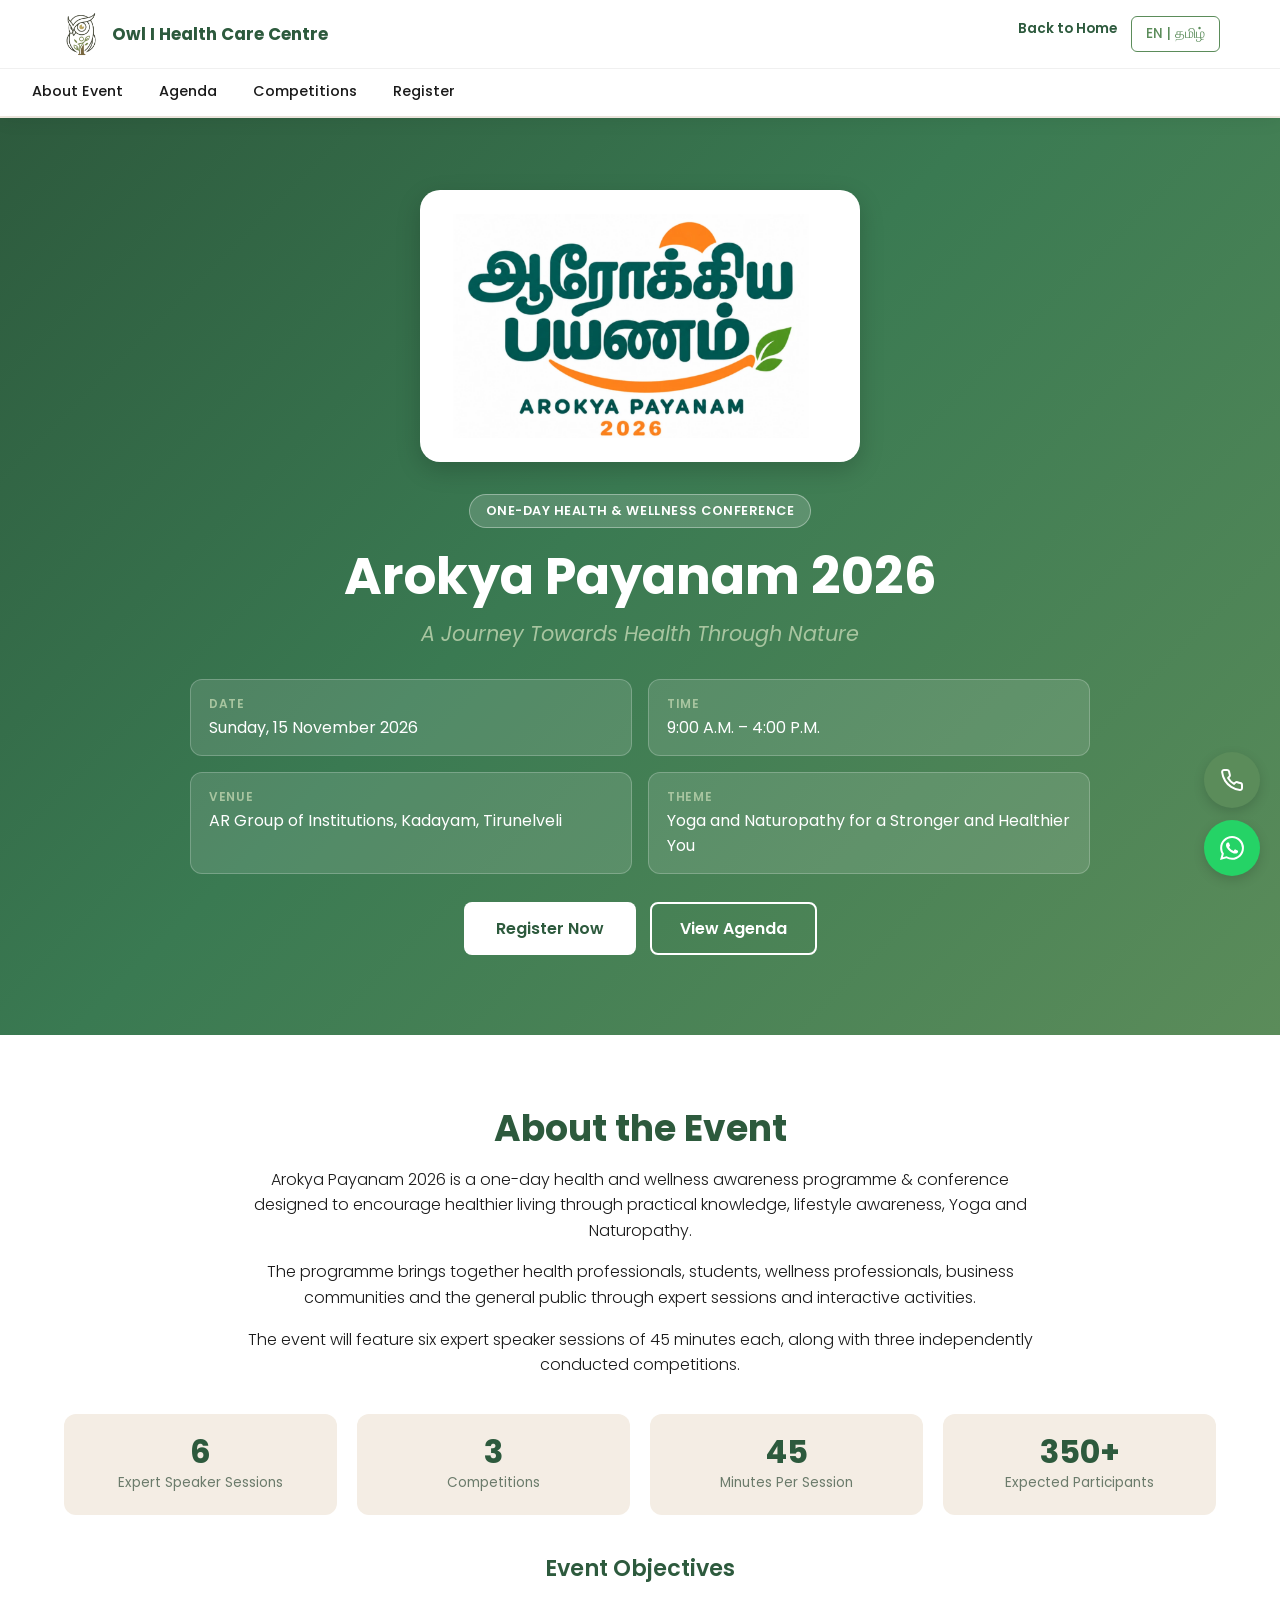
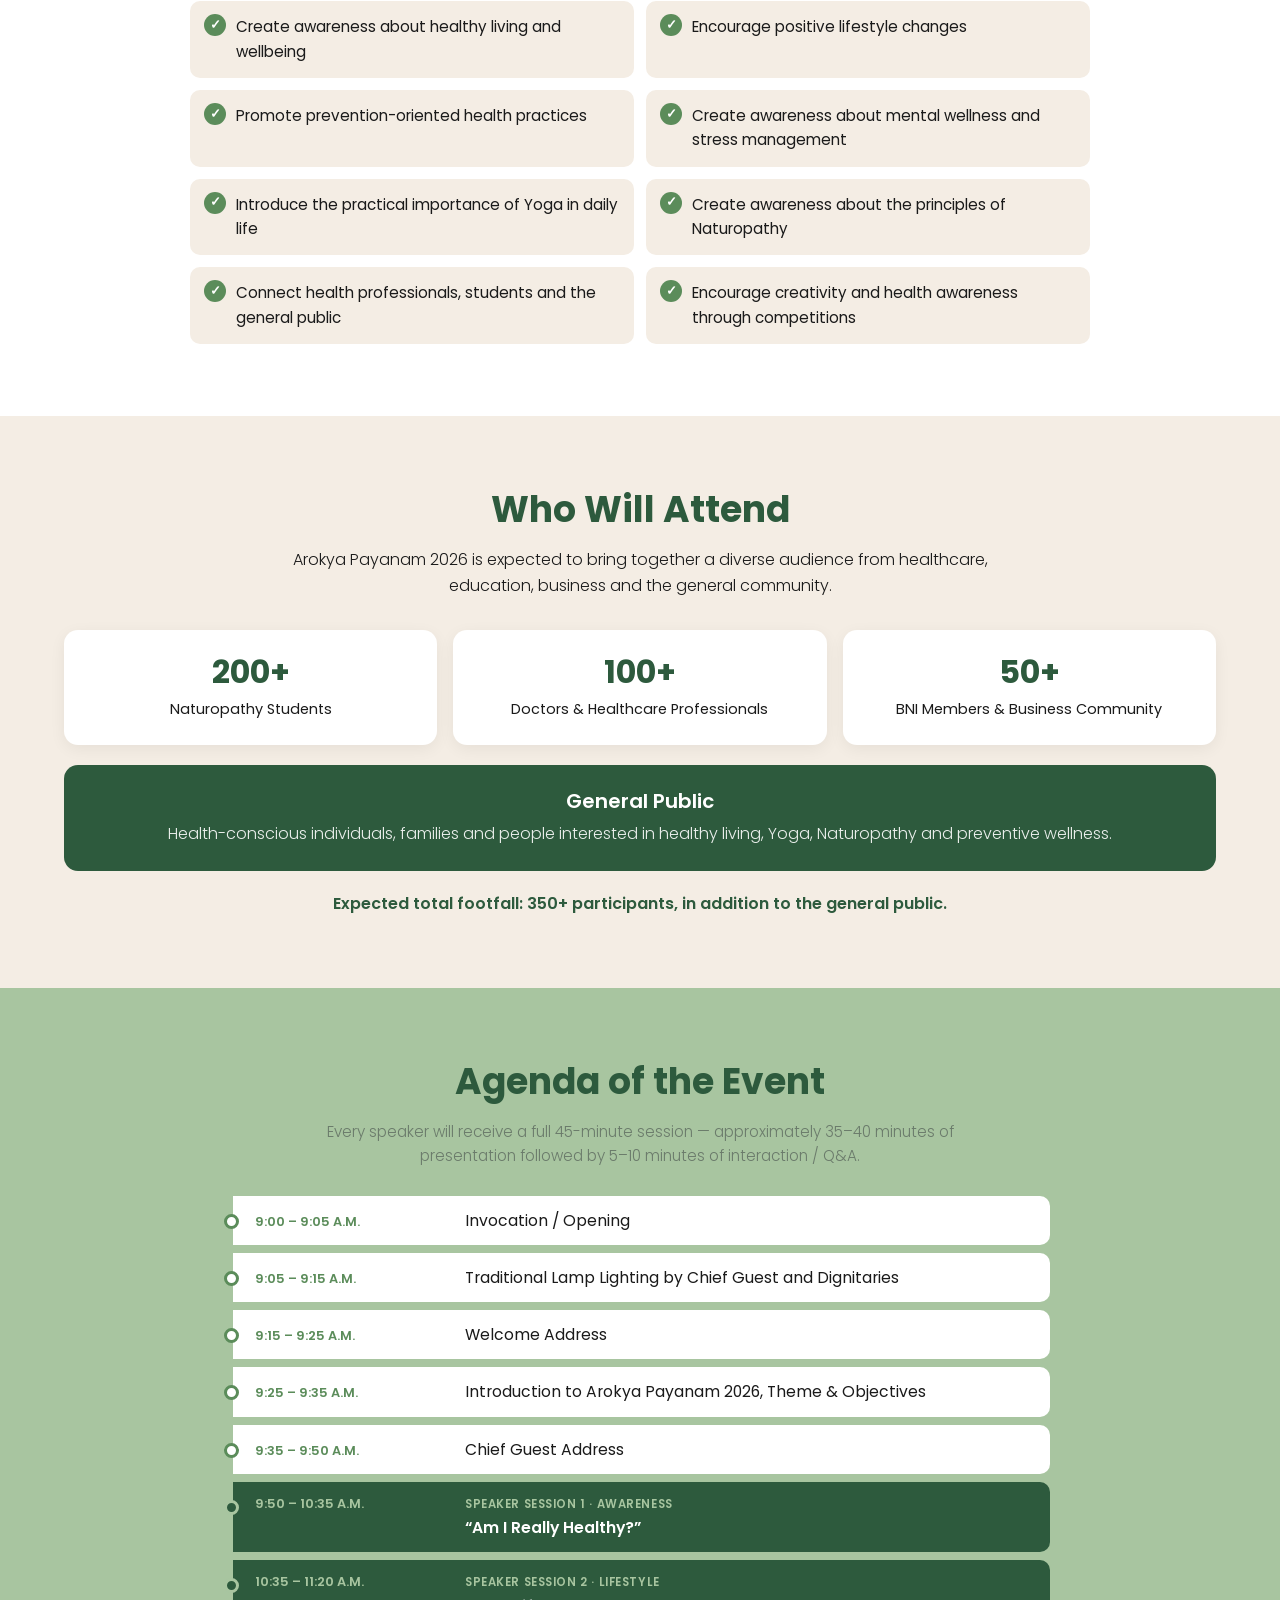
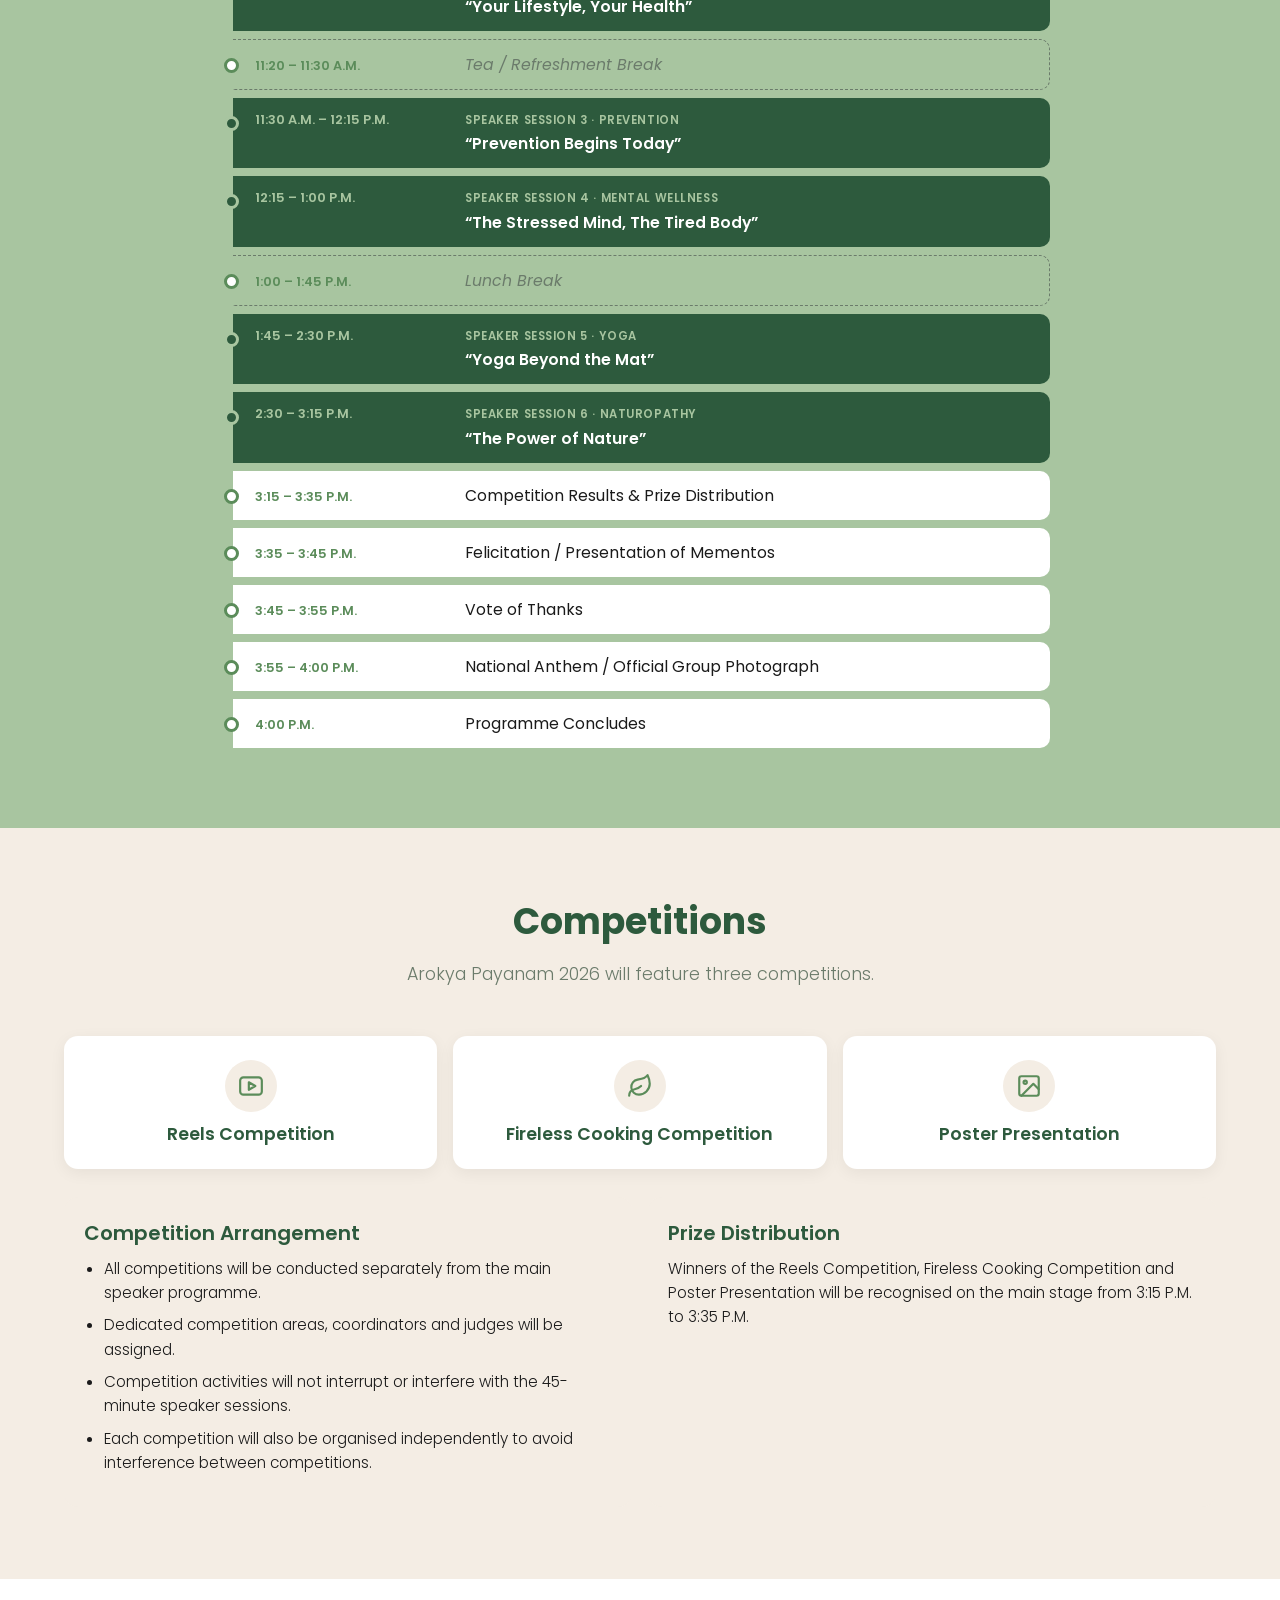
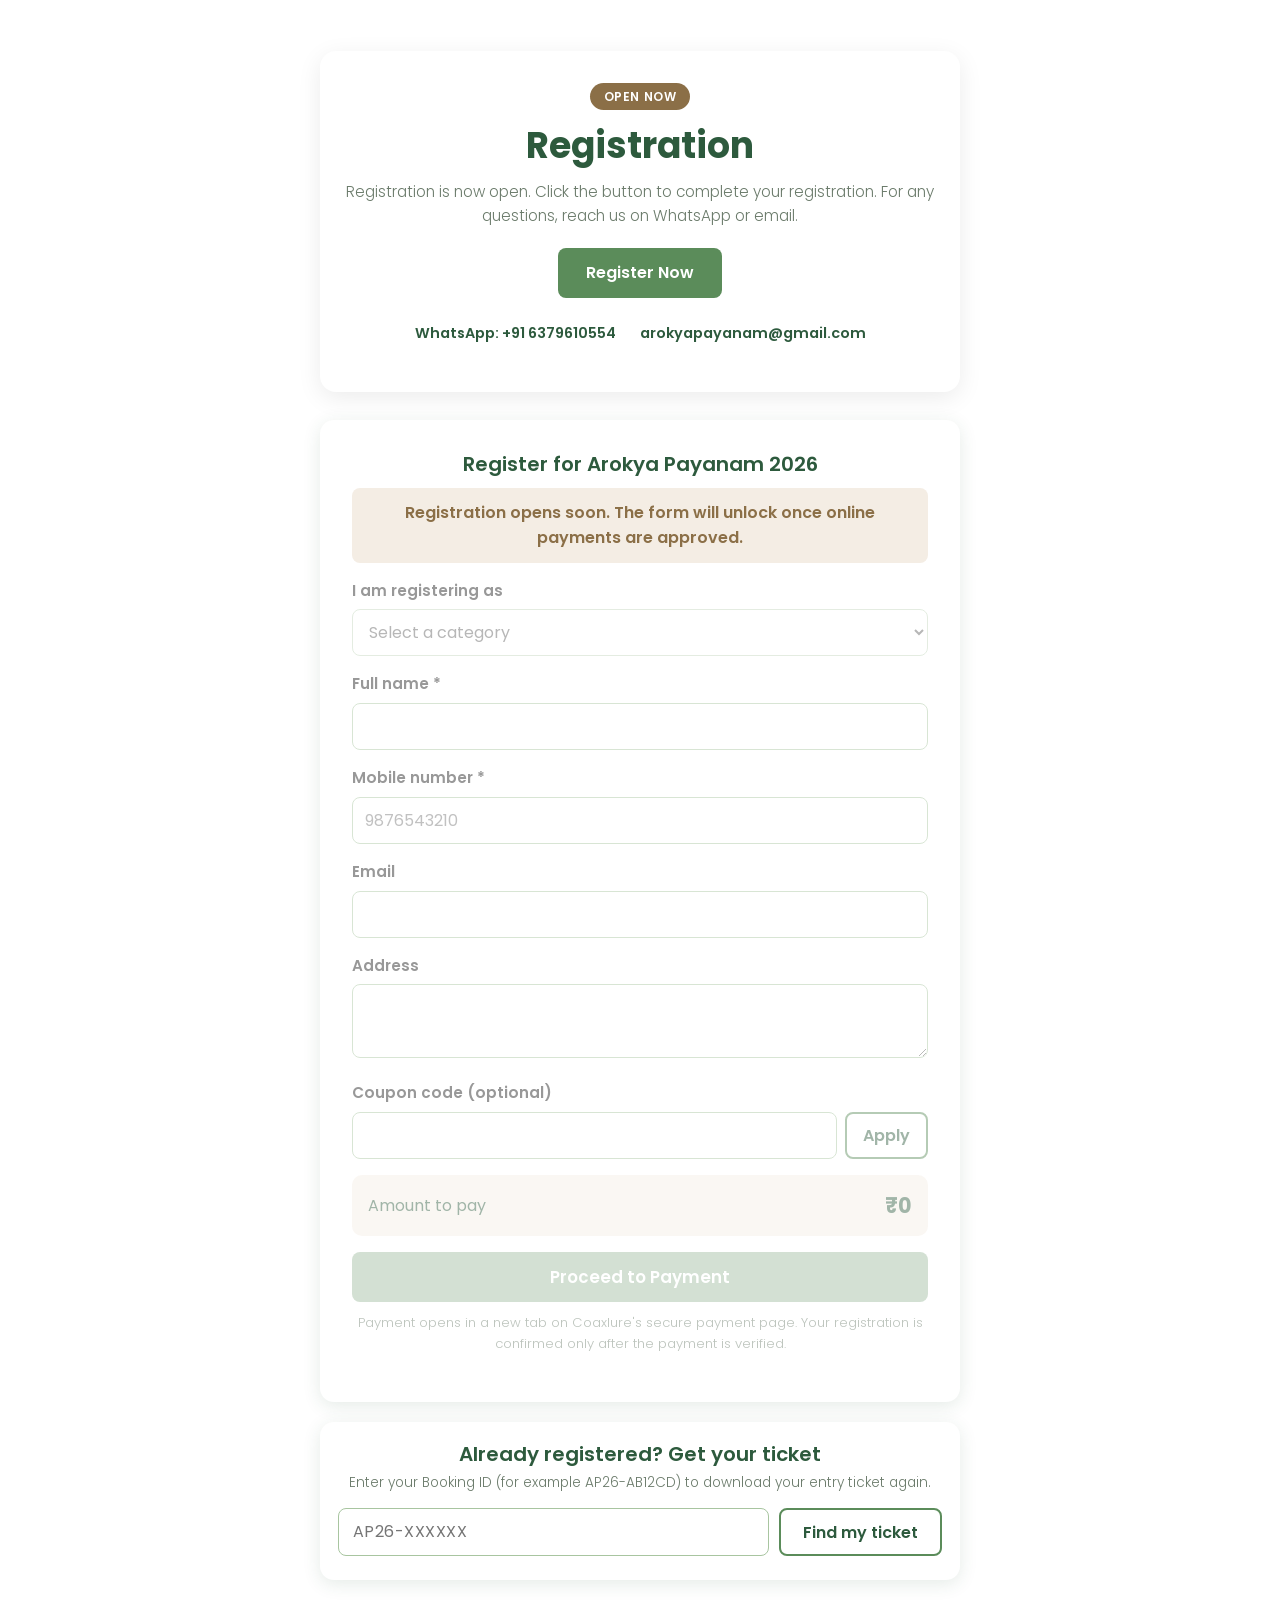
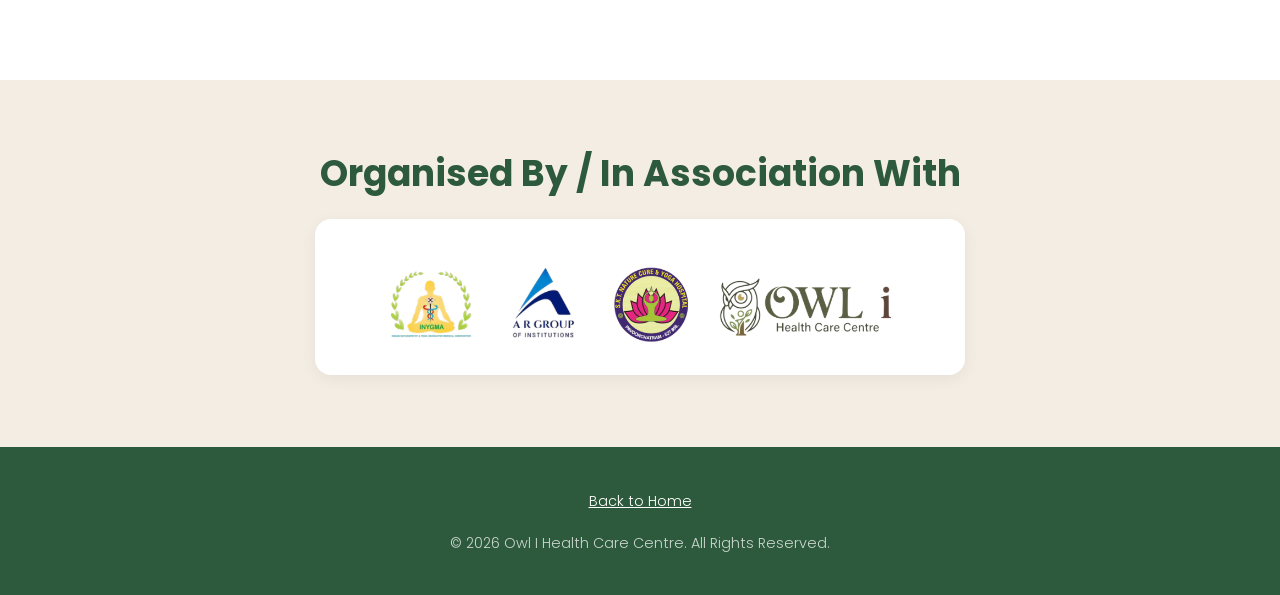
==== commit 5afe3ed5: "Fix invisible 'Find my ticket' button: extend white-surface .btn-secondary re-skin to every white ca" ====
--- a/events/index.html
+++ b/events/index.html
@@ -41,7 +41,7 @@
   <!-- Shared site styles first, then the events-only styles -->
   <link rel="stylesheet" href="../css/styles.css">
   <link rel="stylesheet" href="../css/responsive.css">
-  <link rel="stylesheet" href="../css/events.css?v=2">
+  <link rel="stylesheet" href="../css/events.css?v=3">
 
   <!-- Structured data: helps Google show this as an Event -->
   <script type="application/ld+json">
--- a/css/events.css
+++ b/css/events.css
@@ -145,9 +145,12 @@
   border-bottom-color: var(--color-secondary);
 }
 
-/* Anchored sections shouldn't hide behind the fixed header */
+/* Anchored sections shouldn't hide behind the fixed header.
+   #ticket-lookup added 2026-10-26: a shared …/events/#ticket-lookup link
+   used to scroll the lookup card under the fixed header. */
 .ev-section,
-#event-top {
+#event-top,
+#ticket-lookup {
   scroll-margin-top: 110px;
 }
 
@@ -158,7 +161,7 @@
   .ev-logo span { font-size: 1.05rem; }
   .ev-subnav ul { padding: 0 20px; gap: 12px; }
   .ev-subnav a { font-size: 0.9rem; }
-  .ev-section, #event-top { scroll-margin-top: 120px; }
+  .ev-section, #event-top, #ticket-lookup { scroll-margin-top: 120px; }
 }
 
 
@@ -902,20 +905,33 @@
   color: #6d4c00;
   text-align: left;
 }
-/* Action buttons inside the WHITE status box must be visible on it:
-   the site's .btn-secondary (transparent bg + WHITE text + WHITE border)
-   is designed for dark surfaces — on the white .ev-status-box it rendered
-   white-on-white, i.e. invisible except on hover (owner bug report
-   2026-10-25). Re-skin it for light surfaces; this single scoped rule
-   covers the waiting box's "Check payment status now", the pending box's
-   "Check again" and the paid box's "Done" button. */
-.ev-status-box .btn-secondary {
+/* Secondary buttons on WHITE surfaces must be visible on them.
+   The site's .btn-secondary (transparent bg + WHITE text + WHITE border,
+   styles.css) is a dark-surface style. Every white card on this page made
+   it render white-on-white — present in the DOM, invisible until hover:
+     - .ev-status-box    → "Check payment status now", "Check again",
+                           "Done" (owner bug report 2026-10-25)
+     - .ev-form          → the coupon "Apply" button (same latent bug,
+                           found in the 2026-10-26 audit)
+     - .ev-ticket-lookup → the lookup card's "Find my ticket" button AND
+                           the result-box actions (owner bug report
+                           2026-10-26: "Find my ticket is not visible")
+   ONE re-skin for every white surface on this page; the palette is
+   unchanged. scripts/validate.php regex-checks this rule, so removing
+   it or reverting the colour fails the deploy. */
+.ev-form .btn-secondary,
+.ev-status-box .btn-secondary,
+.ev-ticket-lookup .btn-secondary {
   background-color: transparent;
   color: var(--color-primary);
   border: 2px solid var(--color-secondary);
 }
+.ev-form .btn-secondary:hover,
+.ev-form .btn-secondary:focus-visible,
 .ev-status-box .btn-secondary:hover,
-.ev-status-box .btn-secondary:focus-visible {
+.ev-status-box .btn-secondary:focus-visible,
+.ev-ticket-lookup .btn-secondary:hover,
+.ev-ticket-lookup .btn-secondary:focus-visible {
   background-color: var(--color-secondary);
   color: var(--color-white);
 }
@@ -1015,16 +1031,9 @@
 }
 .ev-lookup-result .ev-paid-row .btn { margin-top: 0; flex: 1 1 100%; }
 .ev-lookup-result .ev-paid-row .btn { margin-top: 0; }
-.ev-lookup-result .btn-secondary {
-  background-color: transparent;
-  color: var(--color-primary);
-  border: 2px solid var(--color-secondary);
-}
-.ev-lookup-result .btn-secondary:hover,
-.ev-lookup-result .btn-secondary:focus-visible {
-  background-color: var(--color-secondary);
-  color: var(--color-white);
-}
+/* (.ev-lookup-result .btn-secondary colour rules removed 2026-10-26:
+   the result box lives INSIDE .ev-ticket-lookup, so the white-surface
+   re-skin above already covers its three action buttons.) */
 .ev-lookup-result .ev-ticket-hint {
   margin-top: 8px;
   font-size: 0.82rem;
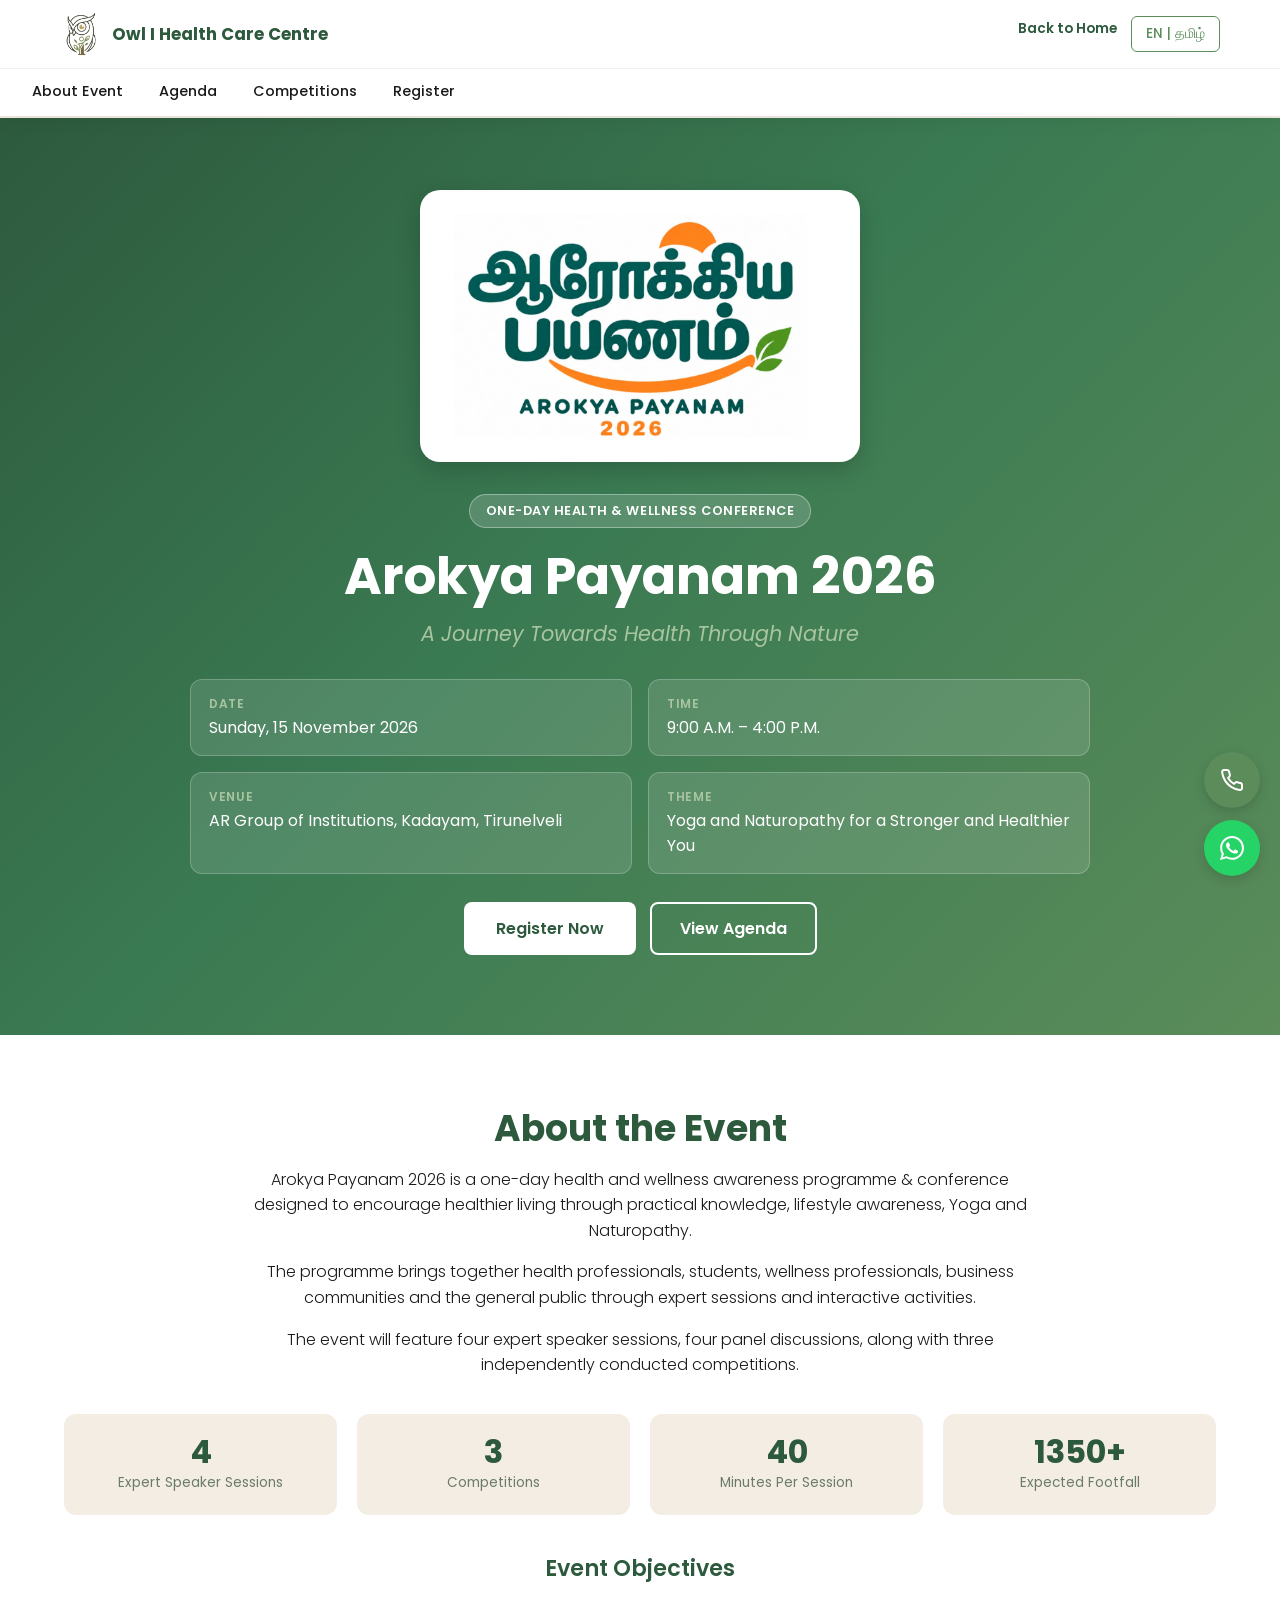
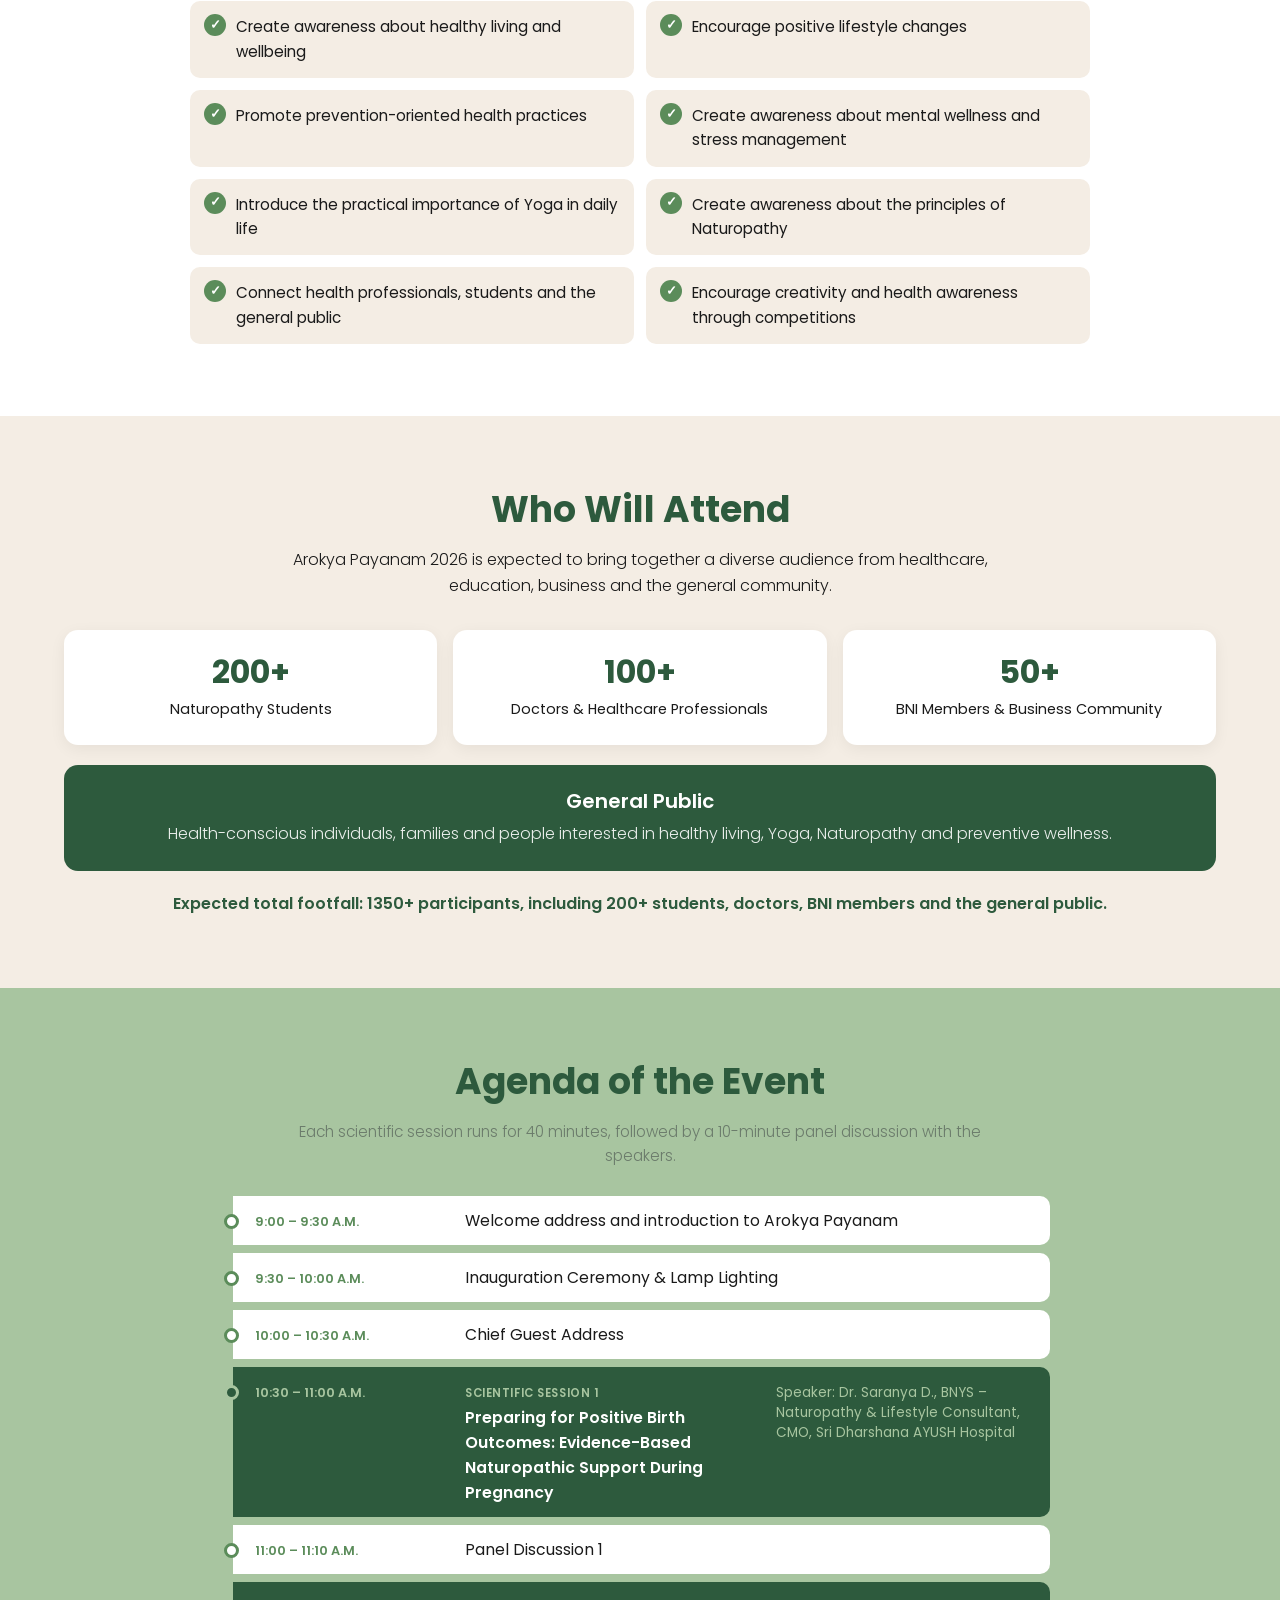
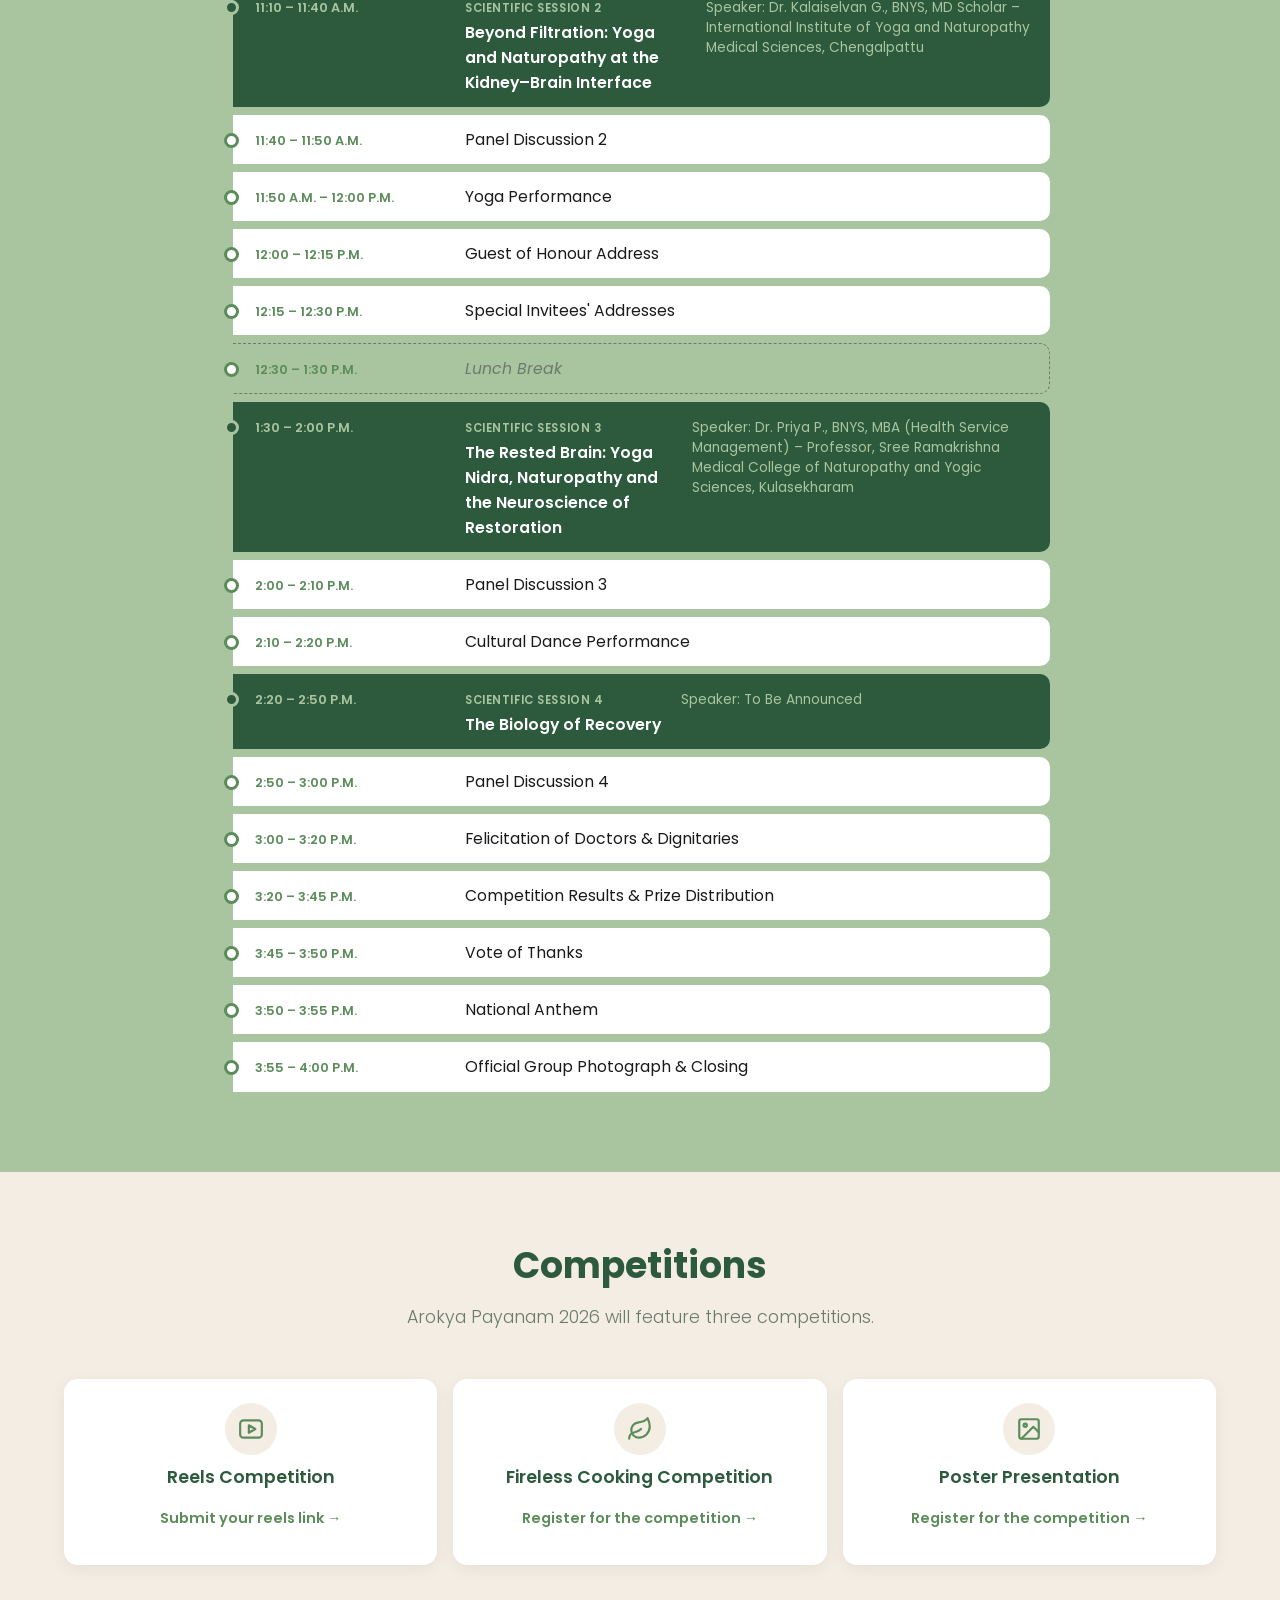
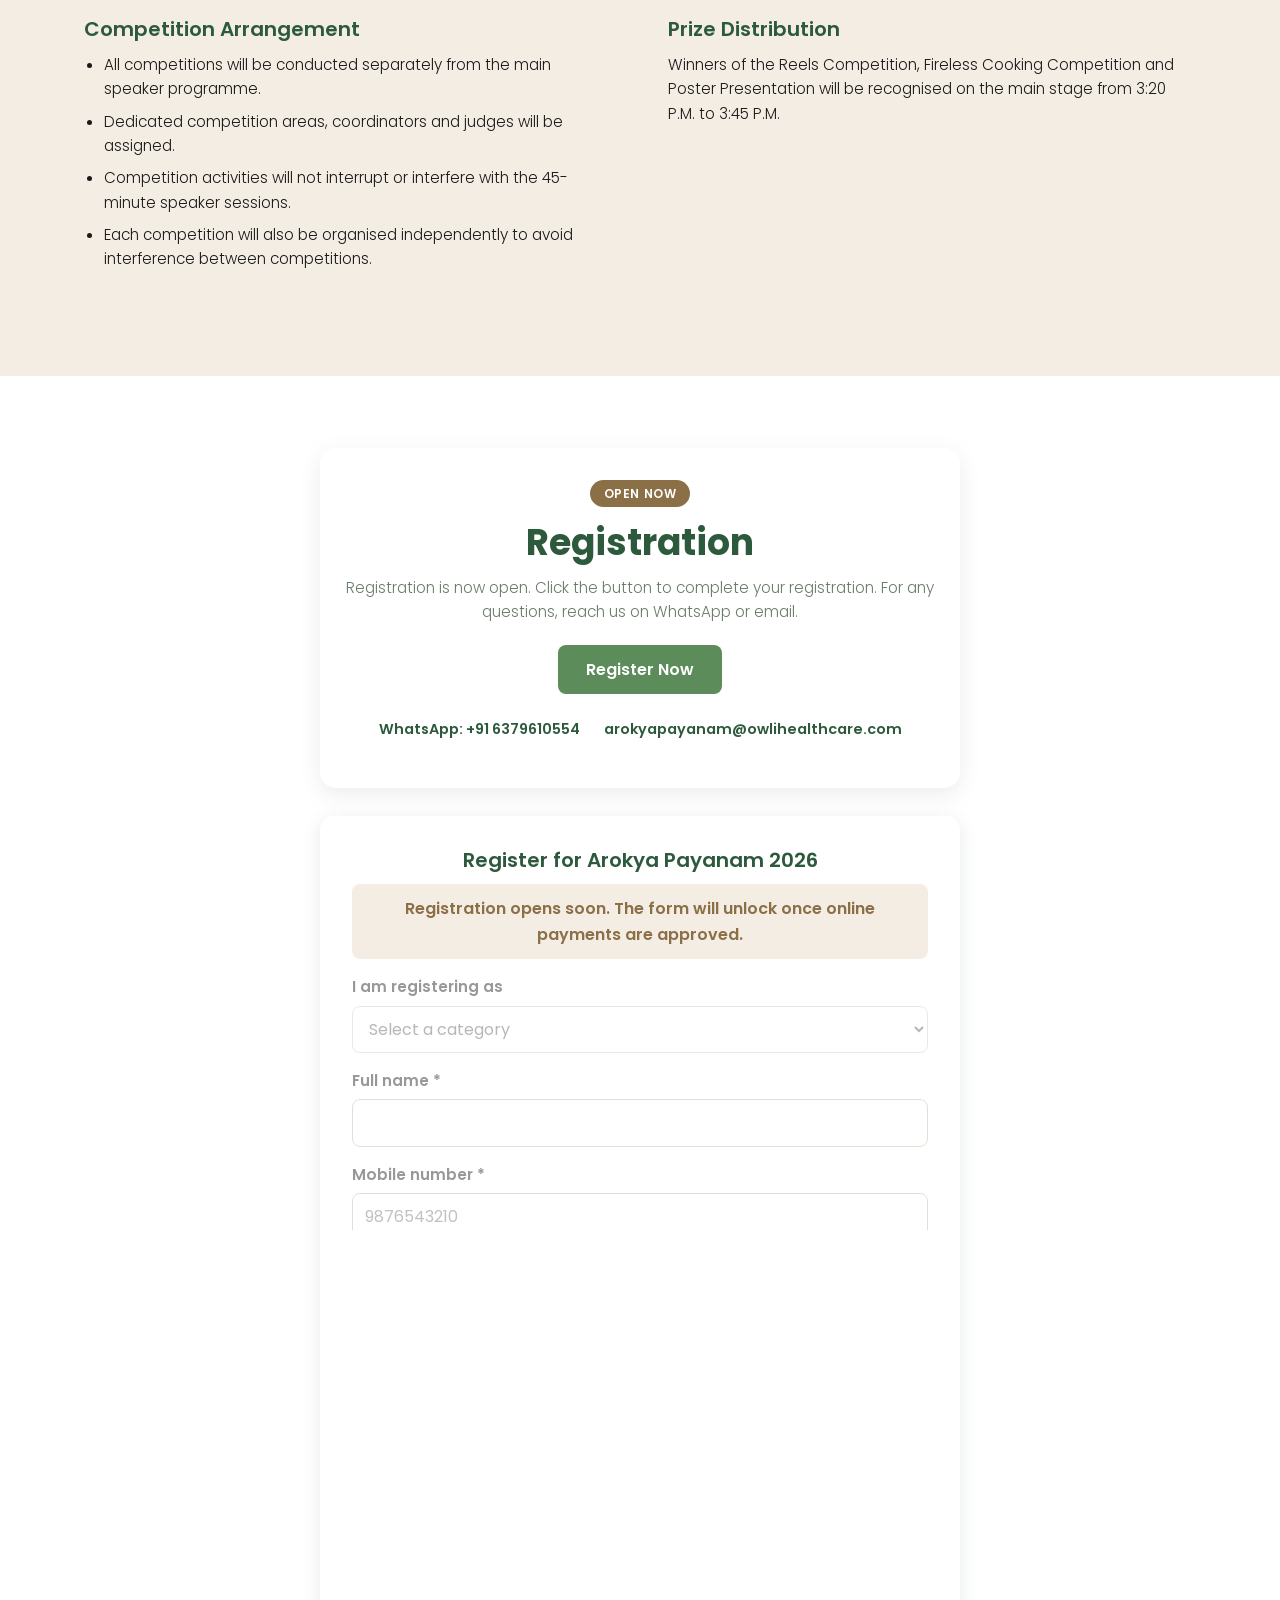
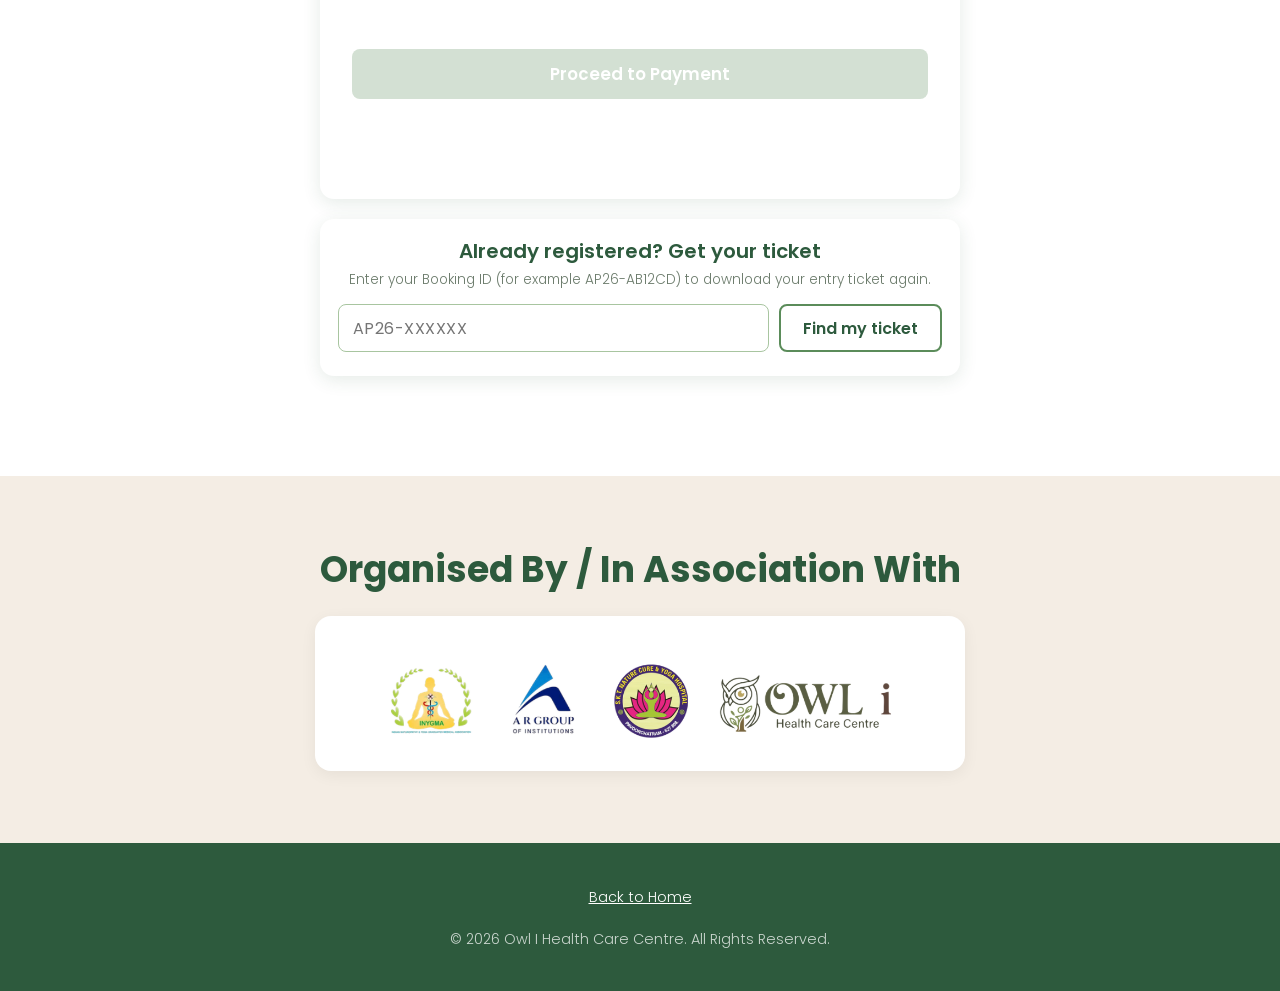
==== commit 241a16fd: "Website corrections from owner docx + preserved price work - Emails: owli2026@gmail.com -> support@o" ====
--- a/events/index.html
+++ b/events/index.html
@@ -17,7 +17,7 @@
   <meta name="viewport" content="width=device-width, initial-scale=1.0">
 
   <title>Arokya Payanam 2026 | Yoga &amp; Naturopathy Conference – Owl I Health Care Centre</title>
-  <meta name="description" content="Arokya Payanam 2026 — a one-day Yoga and Naturopathy health awareness conference on Sunday, 15 November 2026 at AR Group of Institutions, Kadayam, Tirunelveli. Six expert sessions and three competitions.">
+  <meta name="description" content="Arokya Payanam 2026 — a one-day Yoga and Naturopathy health awareness conference on Sunday, 15 November 2026 at AR Group of Institutions, Kadayam, Tirunelveli. Four expert scientific sessions, four panel discussions and three competitions.">
   <meta name="keywords" content="Arokya Payanam 2026, yoga conference tirunelveli, naturopathy conference, kadayam event, INYGMA, health awareness event tamil nadu">
   <link rel="canonical" href="https://owlihealthcare.com/events/">
 
@@ -41,7 +41,7 @@
   <!-- Shared site styles first, then the events-only styles -->
   <link rel="stylesheet" href="../css/styles.css">
   <link rel="stylesheet" href="../css/responsive.css">
-  <link rel="stylesheet" href="../css/events.css?v=3">
+  <link rel="stylesheet" href="../css/events.css?v=4">
 
   <!-- Structured data: helps Google show this as an Event -->
   <script type="application/ld+json">
@@ -49,7 +49,7 @@
     "@context": "https://schema.org",
     "@type": "Event",
     "name": "Arokya Payanam 2026",
-    "description": "A one-day health and wellness awareness programme and conference on Yoga and Naturopathy, with six expert speaker sessions and three competitions.",
+    "description": "A one-day health and wellness awareness programme and conference on Yoga and Naturopathy, with four expert scientific sessions, four panel discussions and three competitions.",
     "startDate": "2026-11-15T09:00:00+05:30",
     "endDate": "2026-11-15T16:00:00+05:30",
     "eventStatus": "https://schema.org/EventScheduled",
@@ -165,14 +165,14 @@
         <div class="ev-about-text">
           <p data-i18n="ev_about_p1">Arokya Payanam 2026 is a one-day health and wellness awareness programme &amp; conference designed to encourage healthier living through practical knowledge, lifestyle awareness, Yoga and Naturopathy.</p>
           <p data-i18n="ev_about_p2">The programme brings together health professionals, students, wellness professionals, business communities and the general public through expert sessions and interactive activities.</p>
-          <p data-i18n="ev_about_p3">The event will feature six expert speaker sessions of 45 minutes each, along with three independently conducted competitions.</p>
+          <p data-i18n="ev_about_p3">The event will feature four expert speaker sessions, four panel discussions, along with three independently conducted competitions.</p>
         </div>
 
         <div class="ev-stats">
-          <div class="ev-stat"><strong>6</strong><span data-i18n="ev_stat_sessions">Expert Speaker Sessions</span></div>
+          <div class="ev-stat"><strong>4</strong><span data-i18n="ev_stat_sessions">Expert Speaker Sessions</span></div>
           <div class="ev-stat"><strong>3</strong><span data-i18n="ev_stat_competitions">Competitions</span></div>
-          <div class="ev-stat"><strong>45</strong><span data-i18n="ev_stat_minutes">Minutes Per Session</span></div>
-          <div class="ev-stat"><strong>350+</strong><span data-i18n="ev_stat_participants">Expected Participants</span></div>
+          <div class="ev-stat"><strong>40</strong><span data-i18n="ev_stat_minutes">Minutes Per Session</span></div>
+          <div class="ev-stat"><strong>1350+</strong><span data-i18n="ev_stat_participants">Expected Footfall</span></div>
         </div>
 
         <h3 class="ev-subheading" data-i18n="ev_obj_title">Event Objectives</h3>
@@ -205,15 +205,15 @@
           <h3 data-i18n="ev_aud_public_title">General Public</h3>
           <p data-i18n="ev_aud_public">Health-conscious individuals, families and people interested in healthy living, Yoga, Naturopathy and preventive wellness.</p>
         </div>
-        <p class="ev-footfall" data-i18n="ev_aud_footfall">Expected total footfall: 350+ participants, in addition to the general public.</p>
+        <p class="ev-footfall" data-i18n="ev_aud_footfall">Expected total footfall: 1350+ participants, including 200+ students, doctors, BNI members and the general public.</p>
       </div>
     </section>
 
     <!-- ============================================
          AGENDA
          PURPOSE: Timeline of the day. Rows with class "session"
-                  are the six speaker sessions; "break" rows are
-                  tea / lunch.
+                  are the four scientific sessions (with speaker
+                  sub-lines); "break" rows are tea / lunch.
          NOTES: Times are plain text. To change a time, edit it
                 here; to change a title, edit the matching key in
                 js/i18n.js (both en and ta).
@@ -221,51 +221,50 @@
     <section class="ev-section green" id="agenda" aria-labelledby="agenda-heading">
       <div class="container">
         <h2 id="agenda-heading" data-i18n="ev_agenda_title">Agenda of the Event</h2>
-        <p class="ev-agenda-note" data-i18n="ev_agenda_note">Every speaker will receive a full 45-minute session — approximately 35–40 minutes of presentation followed by 5–10 minutes of interaction / Q&amp;A.</p>
+        <p class="ev-agenda-note" data-i18n="ev_agenda_note">Each scientific session runs for 40 minutes, followed by a 10-minute panel discussion with the speakers.</p>
 
         <ol class="ev-agenda">
-          <li class="ev-agenda-item"><span class="ev-agenda-time">9:00 – 9:05 A.M.</span><span class="ev-agenda-title" data-i18n="ev_ag_1">Invocation / Opening</span></li>
-          <li class="ev-agenda-item"><span class="ev-agenda-time">9:05 – 9:15 A.M.</span><span class="ev-agenda-title" data-i18n="ev_ag_2">Traditional Lamp Lighting by Chief Guest and Dignitaries</span></li>
-          <li class="ev-agenda-item"><span class="ev-agenda-time">9:15 – 9:25 A.M.</span><span class="ev-agenda-title" data-i18n="ev_ag_3">Welcome Address</span></li>
-          <li class="ev-agenda-item"><span class="ev-agenda-time">9:25 – 9:35 A.M.</span><span class="ev-agenda-title" data-i18n="ev_ag_4">Introduction to Arokya Payanam 2026, Theme &amp; Objectives</span></li>
-          <li class="ev-agenda-item"><span class="ev-agenda-time">9:35 – 9:50 A.M.</span><span class="ev-agenda-title" data-i18n="ev_ag_5">Chief Guest Address</span></li>
+          <li class="ev-agenda-item"><span class="ev-agenda-time">9:00 – 9:30 A.M.</span><span class="ev-agenda-title" data-i18n="ev_ag_1">Welcome address and introduction to Arokya Payanam</span></li>
+          <li class="ev-agenda-item"><span class="ev-agenda-time">9:30 – 10:00 A.M.</span><span class="ev-agenda-title" data-i18n="ev_ag_2">Inauguration Ceremony &amp; Lamp Lighting</span></li>
+          <li class="ev-agenda-item"><span class="ev-agenda-time">10:00 – 10:30 A.M.</span><span class="ev-agenda-title" data-i18n="ev_ag_3">Chief Guest Address</span></li>
 
           <li class="ev-agenda-item session">
-            <span class="ev-agenda-time">9:50 – 10:35 A.M.</span>
-            <span class="ev-agenda-title"><span class="ev-agenda-tag" data-i18n="ev_ag_s1_tag">Speaker Session 1 · Awareness</span><span data-i18n="ev_ag_s1">“Am I Really Healthy?”</span></span>
-          </li>
+            <span class="ev-agenda-time">10:30 – 11:00 A.M.</span>
+            <span class="ev-agenda-title"><span class="ev-agenda-tag" data-i18n="ev_ag_s1_tag">Scientific Session 1</span><span data-i18n="ev_ag_s1">Preparing for Positive Birth Outcomes: Evidence-Based Naturopathic Support During Pregnancy</span></span>
+            <span class="ev-agenda-speaker" data-i18n="ev_ag_s1_sp">Speaker: Dr. Saranya D., BNYS – Naturopathy &amp; Lifestyle Consultant, CMO, Sri Dharshana AYUSH Hospital</span></li>
+          <li class="ev-agenda-item"><span class="ev-agenda-time">11:00 – 11:10 A.M.</span><span class="ev-agenda-title" data-i18n="ev_ag_pd1">Panel Discussion 1</span></li>
+
           <li class="ev-agenda-item session">
-            <span class="ev-agenda-time">10:35 – 11:20 A.M.</span>
-            <span class="ev-agenda-title"><span class="ev-agenda-tag" data-i18n="ev_ag_s2_tag">Speaker Session 2 · Lifestyle</span><span data-i18n="ev_ag_s2">“Your Lifestyle, Your Health”</span></span>
-          </li>
-
-          <li class="ev-agenda-item break"><span class="ev-agenda-time">11:20 – 11:30 A.M.</span><span class="ev-agenda-title" data-i18n="ev_ag_tea">Tea / Refreshment Break</span></li>
+            <span class="ev-agenda-time">11:10 – 11:40 A.M.</span>
+            <span class="ev-agenda-title"><span class="ev-agenda-tag" data-i18n="ev_ag_s2_tag">Scientific Session 2</span><span data-i18n="ev_ag_s2">Beyond Filtration: Yoga and Naturopathy at the Kidney–Brain Interface</span></span>
+            <span class="ev-agenda-speaker" data-i18n="ev_ag_s2_sp">Speaker: Dr. Kalaiselvan G., BNYS, MD Scholar – International Institute of Yoga and Naturopathy Medical Sciences, Chengalpattu</span></li>
+          <li class="ev-agenda-item"><span class="ev-agenda-time">11:40 – 11:50 A.M.</span><span class="ev-agenda-title" data-i18n="ev_ag_pd2">Panel Discussion 2</span></li>
+
+          <li class="ev-agenda-item"><span class="ev-agenda-time">11:50 A.M. – 12:00 P.M.</span><span class="ev-agenda-title" data-i18n="ev_ag_yoga">Yoga Performance</span></li>
+          <li class="ev-agenda-item"><span class="ev-agenda-time">12:00 – 12:15 P.M.</span><span class="ev-agenda-title" data-i18n="ev_ag_gh">Guest of Honour Address</span></li>
+          <li class="ev-agenda-item"><span class="ev-agenda-time">12:15 – 12:30 P.M.</span><span class="ev-agenda-title" data-i18n="ev_ag_si">Special Invitees' Addresses</span></li>
+
+          <li class="ev-agenda-item break"><span class="ev-agenda-time">12:30 – 1:30 P.M.</span><span class="ev-agenda-title" data-i18n="ev_ag_lunch">Lunch Break</span></li>
 
           <li class="ev-agenda-item session">
-            <span class="ev-agenda-time">11:30 A.M. – 12:15 P.M.</span>
-            <span class="ev-agenda-title"><span class="ev-agenda-tag" data-i18n="ev_ag_s3_tag">Speaker Session 3 · Prevention</span><span data-i18n="ev_ag_s3">“Prevention Begins Today”</span></span>
-          </li>
+            <span class="ev-agenda-time">1:30 – 2:00 P.M.</span>
+            <span class="ev-agenda-title"><span class="ev-agenda-tag" data-i18n="ev_ag_s3_tag">Scientific Session 3</span><span data-i18n="ev_ag_s3">The Rested Brain: Yoga Nidra, Naturopathy and the Neuroscience of Restoration</span></span>
+            <span class="ev-agenda-speaker" data-i18n="ev_ag_s3_sp">Speaker: Dr. Priya P., BNYS, MBA (Health Service Management) – Professor, Sree Ramakrishna Medical College of Naturopathy and Yogic Sciences, Kulasekharam</span></li>
+          <li class="ev-agenda-item"><span class="ev-agenda-time">2:00 – 2:10 P.M.</span><span class="ev-agenda-title" data-i18n="ev_ag_pd3">Panel Discussion 3</span></li>
+
+          <li class="ev-agenda-item"><span class="ev-agenda-time">2:10 – 2:20 P.M.</span><span class="ev-agenda-title" data-i18n="ev_ag_dance">Cultural Dance Performance</span></li>
+
           <li class="ev-agenda-item session">
-            <span class="ev-agenda-time">12:15 – 1:00 P.M.</span>
-            <span class="ev-agenda-title"><span class="ev-agenda-tag" data-i18n="ev_ag_s4_tag">Speaker Session 4 · Mental Wellness</span><span data-i18n="ev_ag_s4">“The Stressed Mind, The Tired Body”</span></span>
-          </li>
-
-          <li class="ev-agenda-item break"><span class="ev-agenda-time">1:00 – 1:45 P.M.</span><span class="ev-agenda-title" data-i18n="ev_ag_lunch">Lunch Break</span></li>
-
-          <li class="ev-agenda-item session">
-            <span class="ev-agenda-time">1:45 – 2:30 P.M.</span>
-            <span class="ev-agenda-title"><span class="ev-agenda-tag" data-i18n="ev_ag_s5_tag">Speaker Session 5 · Yoga</span><span data-i18n="ev_ag_s5">“Yoga Beyond the Mat”</span></span>
-          </li>
-          <li class="ev-agenda-item session">
-            <span class="ev-agenda-time">2:30 – 3:15 P.M.</span>
-            <span class="ev-agenda-title"><span class="ev-agenda-tag" data-i18n="ev_ag_s6_tag">Speaker Session 6 · Naturopathy</span><span data-i18n="ev_ag_s6">“The Power of Nature”</span></span>
-          </li>
-
-          <li class="ev-agenda-item"><span class="ev-agenda-time">3:15 – 3:35 P.M.</span><span class="ev-agenda-title" data-i18n="ev_ag_results">Competition Results &amp; Prize Distribution</span></li>
-          <li class="ev-agenda-item"><span class="ev-agenda-time">3:35 – 3:45 P.M.</span><span class="ev-agenda-title" data-i18n="ev_ag_felicitation">Felicitation / Presentation of Mementos</span></li>
-          <li class="ev-agenda-item"><span class="ev-agenda-time">3:45 – 3:55 P.M.</span><span class="ev-agenda-title" data-i18n="ev_ag_thanks">Vote of Thanks</span></li>
-          <li class="ev-agenda-item"><span class="ev-agenda-time">3:55 – 4:00 P.M.</span><span class="ev-agenda-title" data-i18n="ev_ag_anthem">National Anthem / Official Group Photograph</span></li>
-          <li class="ev-agenda-item"><span class="ev-agenda-time">4:00 P.M.</span><span class="ev-agenda-title" data-i18n="ev_ag_end">Programme Concludes</span></li>
+            <span class="ev-agenda-time">2:20 – 2:50 P.M.</span>
+            <span class="ev-agenda-title"><span class="ev-agenda-tag" data-i18n="ev_ag_s4_tag">Scientific Session 4</span><span data-i18n="ev_ag_s4">The Biology of Recovery</span></span>
+            <span class="ev-agenda-speaker" data-i18n="ev_ag_s4_sp">Speaker: To Be Announced</span></li>
+          <li class="ev-agenda-item"><span class="ev-agenda-time">2:50 – 3:00 P.M.</span><span class="ev-agenda-title" data-i18n="ev_ag_pd4">Panel Discussion 4</span></li>
+
+          <li class="ev-agenda-item"><span class="ev-agenda-time">3:00 – 3:20 P.M.</span><span class="ev-agenda-title" data-i18n="ev_ag_felicitation">Felicitation of Doctors &amp; Dignitaries</span></li>
+          <li class="ev-agenda-item"><span class="ev-agenda-time">3:20 – 3:45 P.M.</span><span class="ev-agenda-title" data-i18n="ev_ag_results">Competition Results &amp; Prize Distribution</span></li>
+          <li class="ev-agenda-item"><span class="ev-agenda-time">3:45 – 3:50 P.M.</span><span class="ev-agenda-title" data-i18n="ev_ag_thanks">Vote of Thanks</span></li>
+          <li class="ev-agenda-item"><span class="ev-agenda-time">3:50 – 3:55 P.M.</span><span class="ev-agenda-title" data-i18n="ev_ag_anthem">National Anthem</span></li>
+          <li class="ev-agenda-item"><span class="ev-agenda-time">3:55 – 4:00 P.M.</span><span class="ev-agenda-title" data-i18n="ev_ag_end">Official Group Photograph &amp; Closing</span></li>
         </ol>
       </div>
     </section>
@@ -285,6 +284,7 @@
               <svg width="26" height="26" viewBox="0 0 24 24" fill="none" stroke="currentColor" stroke-width="2" stroke-linecap="round" stroke-linejoin="round"><rect x="2" y="4" width="20" height="16" rx="3"/><polygon points="10 8.5 16 12 10 15.5 10 8.5"/></svg>
             </div>
             <h3 data-i18n="ev_comp_1">Reels Competition</h3>
+            <p class="ev-comp-link"><a href="https://docs.google.com/forms/d/e/1FAIpQLScouFdysCszkVXSwDULJ5DAddBsZK4OOZGNZJhrxJWak0DAgg/viewform" target="_blank" rel="noopener noreferrer" data-i18n="ev_comp_register">Submit your reels link →</a></p>
           </div>
           <div class="ev-comp-card">
             <div class="ev-icon" aria-hidden="true">
@@ -292,6 +292,7 @@
               <svg width="26" height="26" viewBox="0 0 24 24" fill="none" stroke="currentColor" stroke-width="2" stroke-linecap="round" stroke-linejoin="round"><path d="M11 20A7 7 0 0 1 9.8 6.1C15.5 5 17 4.48 19 2c1 2 2 4.18 2 8 0 5.5-4.78 10-10 10z"/><path d="M2 21c0-3 1.85-5.36 5.08-6C9.5 14.52 12 13 13 12"/></svg>
             </div>
             <h3 data-i18n="ev_comp_2">Fireless Cooking Competition</h3>
+            <p class="ev-comp-link"><a href="https://docs.google.com/forms/d/e/1FAIpQLSfAwsf_w9acVgDUrE0SmUxBEksrIII5Cmy2B1ATgldosqEg6Q/viewform" target="_blank" rel="noopener noreferrer" data-i18n="ev_comp_register">Register for the competition →</a></p>
           </div>
           <div class="ev-comp-card">
             <div class="ev-icon" aria-hidden="true">
@@ -299,6 +300,7 @@
               <svg width="26" height="26" viewBox="0 0 24 24" fill="none" stroke="currentColor" stroke-width="2" stroke-linecap="round" stroke-linejoin="round"><rect x="3" y="3" width="18" height="18" rx="2"/><circle cx="8.5" cy="8.5" r="1.5"/><polyline points="21 15 16 10 5 21"/></svg>
             </div>
             <h3 data-i18n="ev_comp_3">Poster Presentation</h3>
+            <p class="ev-comp-link"><a href="https://docs.google.com/forms/d/e/1FAIpQLSfAwsf_w9acVgDUrE0SmUxBEksrIII5Cmy2B1ATgldosqEg6Q/viewform" target="_blank" rel="noopener noreferrer" data-i18n="ev_comp_register">Register for the competition →</a></p>
           </div>
         </div>
 
@@ -314,7 +316,7 @@
           </div>
           <div class="ev-info-card" style="background-color: var(--color-background);">
             <h3 data-i18n="ev_prize_title">Prize Distribution</h3>
-            <p data-i18n="ev_prize_text">Winners of the Reels Competition, Fireless Cooking Competition and Poster Presentation will be recognised on the main stage from 3:15 P.M. to 3:35 P.M.</p>
+            <p data-i18n="ev_prize_text">Winners of the Reels Competition, Fireless Cooking Competition and Poster Presentation will be recognised on the main stage from 3:20 P.M. to 3:45 P.M.</p>
           </div>
         </div>
       </div>
@@ -339,7 +341,7 @@
              data-reg-soon="ev_reg_btn_soon" data-reg-open="ev_reg_btn_open" data-i18n="ev_reg_btn_soon">Registration Opens Soon</a>
           <div class="ev-contact-row">
             <a href="https://wa.me/916379610554?text=Hi!%20I'd%20like%20to%20know%20about%20Arokya%20Payanam%202026." target="_blank" rel="noopener noreferrer">WhatsApp: +91 6379610554</a>
-            <a href="mailto:arokyapayanam@gmail.com">arokyapayanam@gmail.com</a>
+            <a href="mailto:arokyapayanam@owlihealthcare.com">arokyapayanam@owlihealthcare.com</a>
           </div>
         </div>
 
@@ -482,6 +484,19 @@
             <p class="ev-form-note" data-i18n="evf_note">Payment opens in a new tab on Coaxlure's secure payment page. Your registration is confirmed only after the payment is verified.</p>
           </fieldset>
         </form>
+
+        <!-- ============================================
+             PAYMENT STATUS BOX
+             PURPOSE: Sits DIRECTLY after the registration form
+                      (owner request 2026-10-26 — the payment-verified
+                      confirmation must be the first thing under the
+                      form, before the lookup card). js/event-register.js
+                      polls status.php and fills this box: waiting
+                      message + "do not refresh" warning while the
+                      payment is pending in the other tab, then the paid
+                      box with the ticket download.
+             ============================================ -->
+        <div class="ev-status-box" id="evf-status" role="status" aria-live="polite" hidden></div>
 
         <!-- ============================================
              ALREADY REGISTERED? — BOOKING-ID LOOKUP
@@ -505,13 +520,6 @@
           <!-- The three paid actions render inside this box after a successful lookup -->
           <div class="ev-lookup-result" id="evf-lookup-result" hidden></div>
         </div>
-
-        <!-- Shown when the attendee returns from the payment page -->
-        <!-- Shown while the attendee pays in the other tab, and after they return.
-             js/event-register.js polls status.php and fills this box: waiting
-             message + "do not refresh" warning while payment is pending,
-             then the paid box with the ticket download. -->
-        <div class="ev-status-box" id="evf-status" role="status" aria-live="polite" hidden></div>
       </div>
     </section>
 
@@ -562,9 +570,9 @@
   </div>
 
   <!-- i18n.js first (translations + language toggle), then registration state -->
-  <script src="../js/i18n.js?v=8"></script>
-  <script src="../js/event-config.js?v=6"></script>
+  <script src="../js/i18n.js?v=9"></script>
+  <script src="../js/event-config.js?v=8"></script>
   <!-- Registration form: category fields, price, payment redirect, status check -->
-  <script src="../js/event-register.js?v=11"></script>
+  <script src="../js/event-register.js?v=12"></script>
 </body>
 </html>
--- a/css/events.css
+++ b/css/events.css
@@ -584,6 +584,21 @@
   margin-bottom: 2px;
 }
 
+/* Speaker sub-line under each scientific session (owner agenda update
+   2026-10-26: named speakers + credentials). Muted, smaller, wraps
+   gracefully on phones; green inside the dark .session rows. */
+.ev-agenda-speaker {
+  display: block;
+  margin-top: 4px;
+  font-size: 0.85rem;
+  font-weight: 400;
+  color: var(--color-light-text);
+  line-height: 1.45;
+}
+.ev-agenda-item.session .ev-agenda-speaker {
+  color: var(--color-light-green);
+}
+
 .ev-agenda-item.session {
   background-color: var(--color-primary);
 }
@@ -656,7 +671,26 @@
 
 .ev-comp-card h3 {
   font-size: 1.1rem;
+  margin-bottom: 8px;
+}
+
+/* Google-Form registration link inside each competition card
+   (owner request 2026-10-26). Green, tappable (40px), opens in a
+   new tab with rel="noopener noreferrer". */
+.ev-comp-link {
   margin-bottom: 0;
+}
+.ev-comp-link a {
+  display: inline-flex;
+  align-items: center;
+  min-height: 40px;
+  font-size: 0.9rem;
+  font-weight: 600;
+  color: var(--color-secondary);
+}
+.ev-comp-link a:hover {
+  color: var(--color-primary);
+  text-decoration: underline;
 }
 
 .ev-comp-info {
@@ -876,6 +910,17 @@
   color: var(--color-primary);
   font-weight: 600;
 }
+/* Marketing flair: crossed-out "original" price + the real price in a bright colour.
+   Values come from js/event-config.js (display only — the server always re-prices). */
+.ev-price-list .ev-price-old {
+  color: var(--color-light-text);
+  font-weight: 500;
+  font-size: 0.9em;
+  margin-right: 8px;
+  text-decoration: line-through;
+}
+.ev-price-list .ev-price-now { color: #e85d04; font-weight: 700; }
+.ev-price-list li.is-selected .ev-price-now { color: #d94f04; }
 .ev-pay-btn { width: 100%; min-height: 50px; font-size: 1.05rem; }
 .ev-pay-btn:disabled { opacity: 0.6; cursor: wait; }
 .ev-form-note { font-size: 0.82rem; color: var(--color-light-text); text-align: center; margin-top: 10px; }
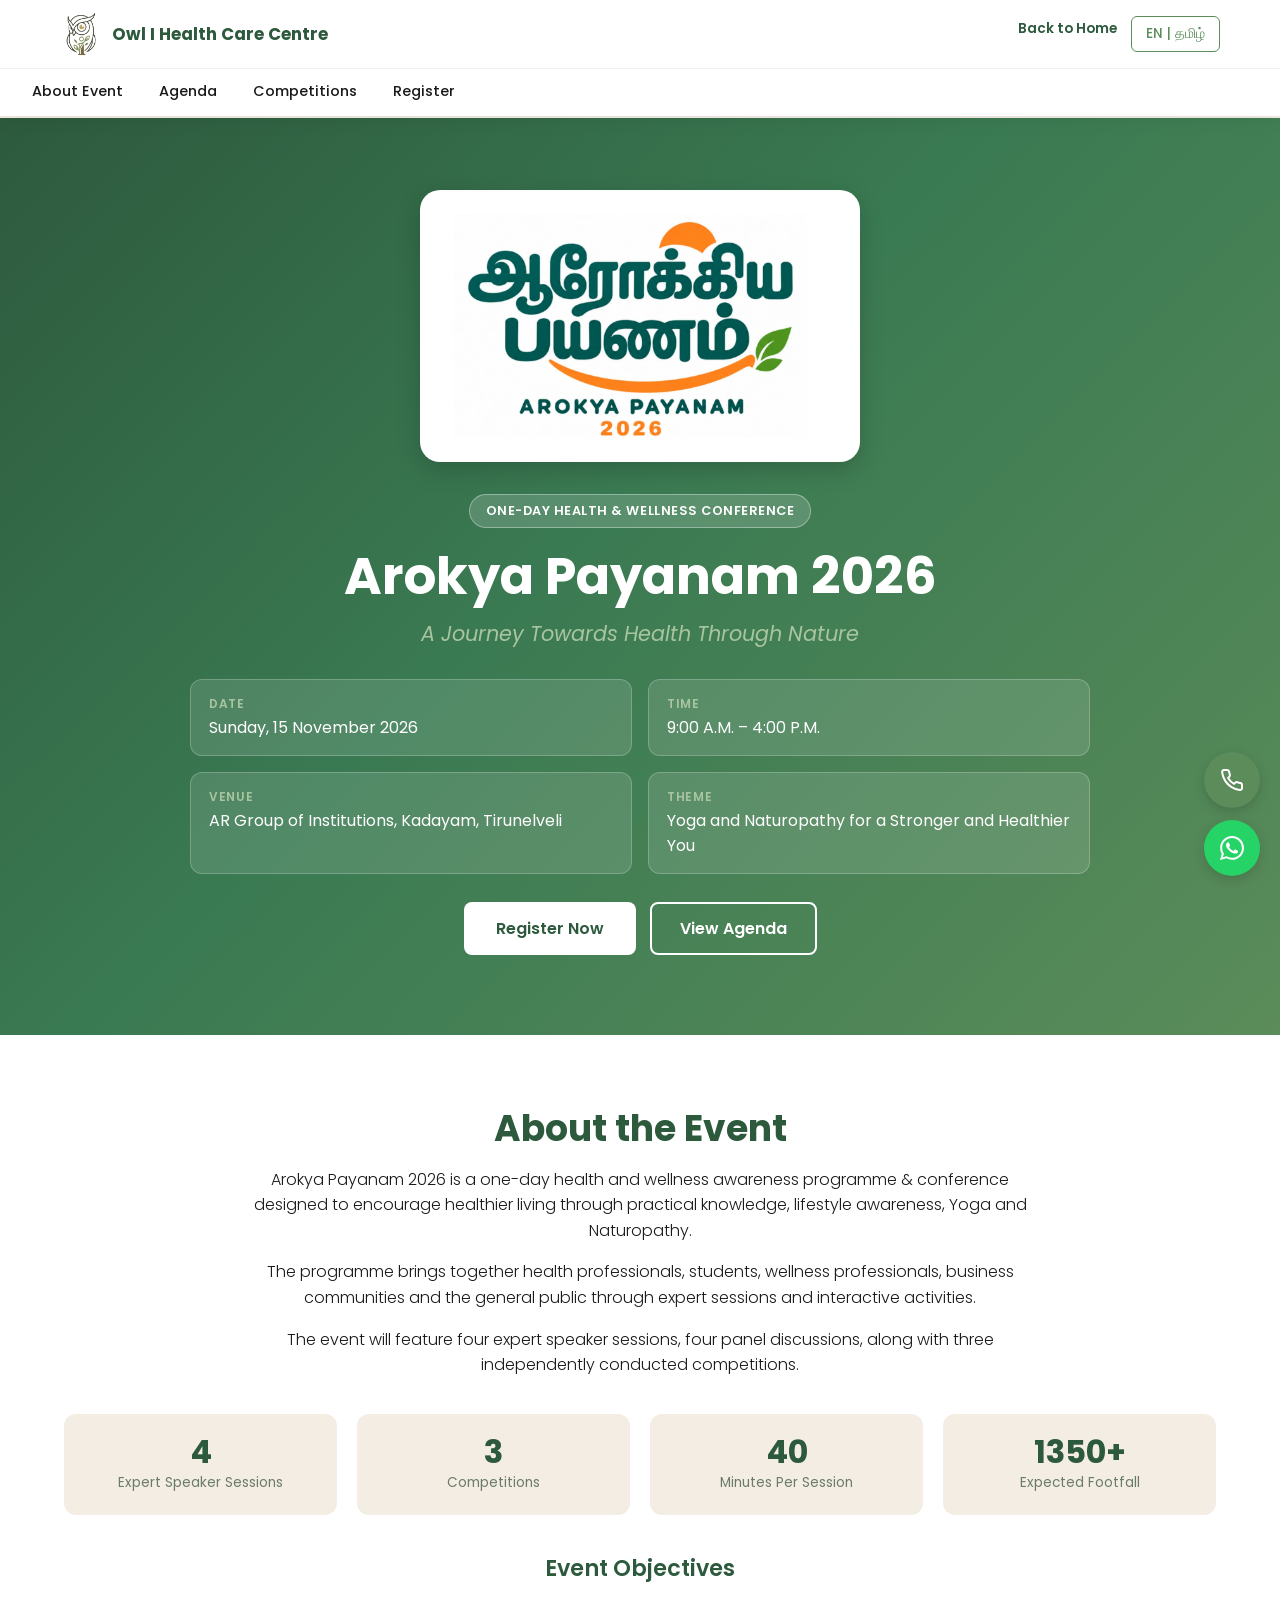
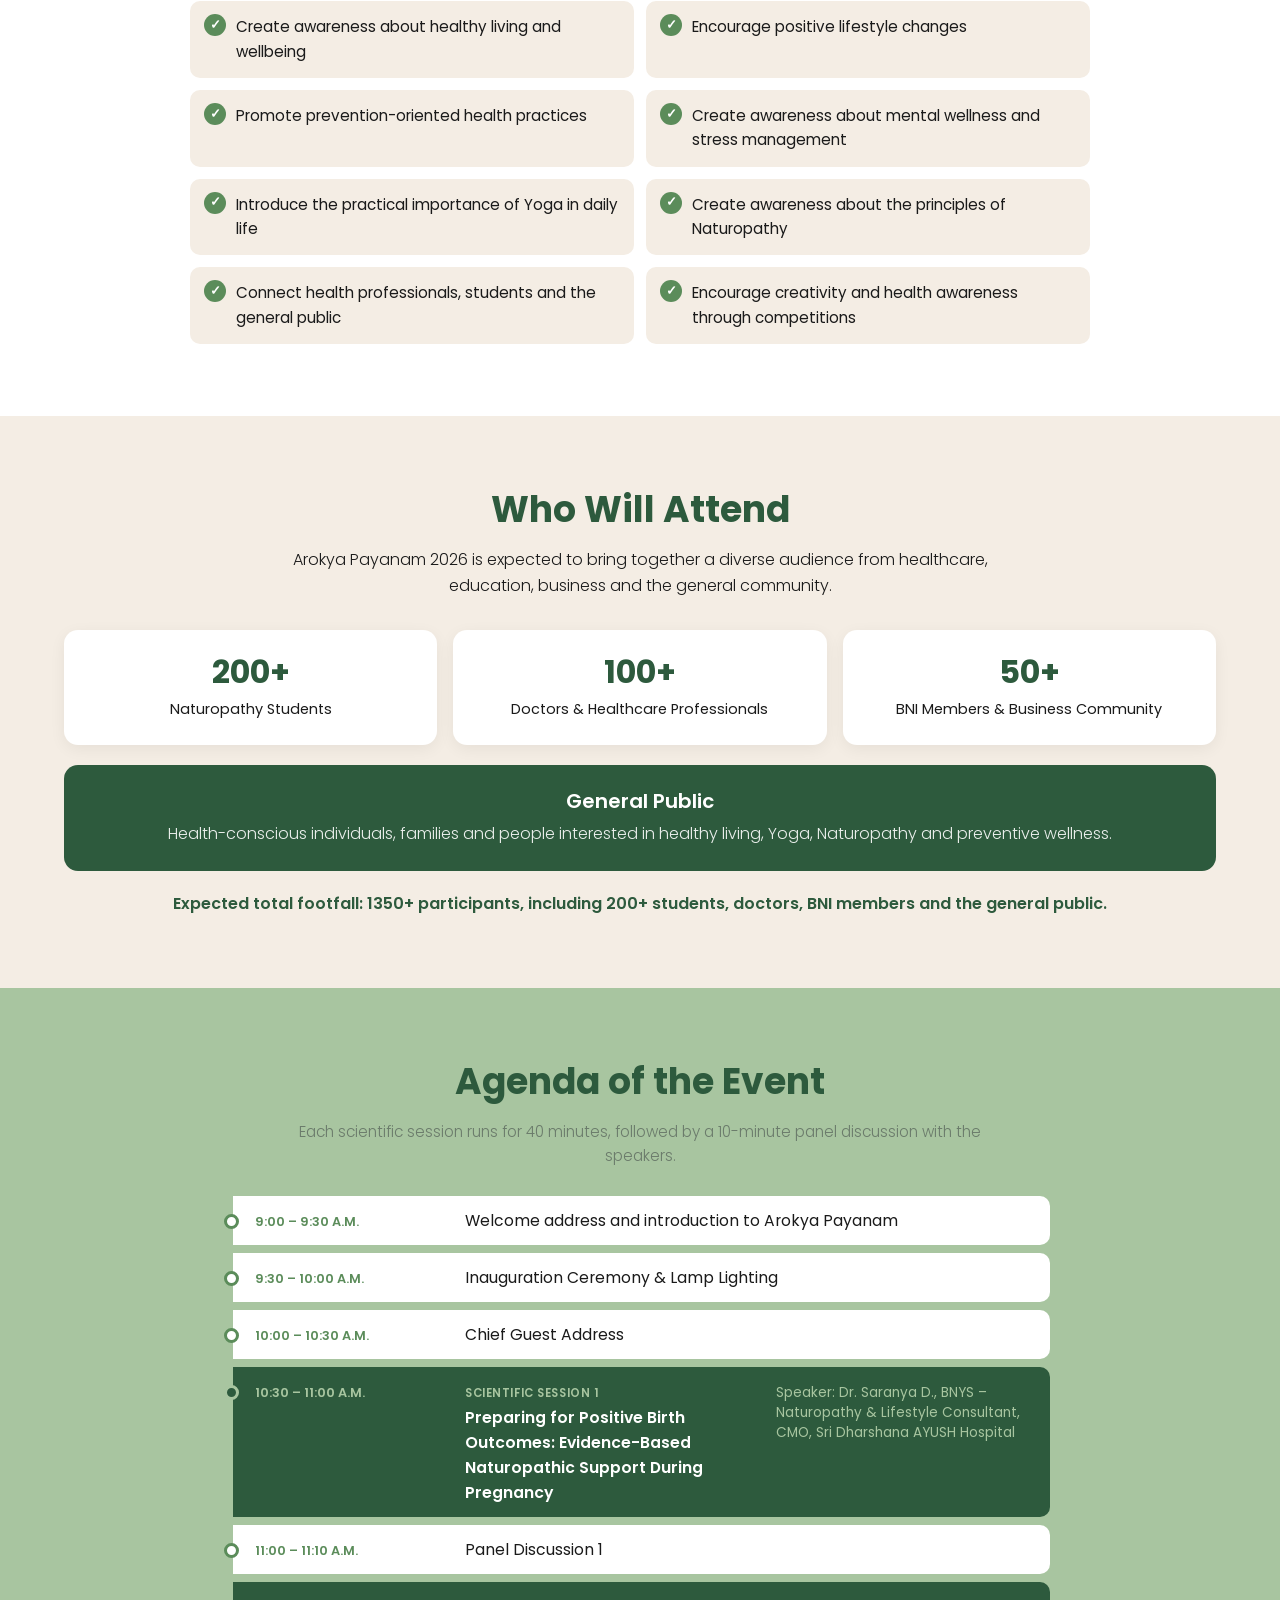
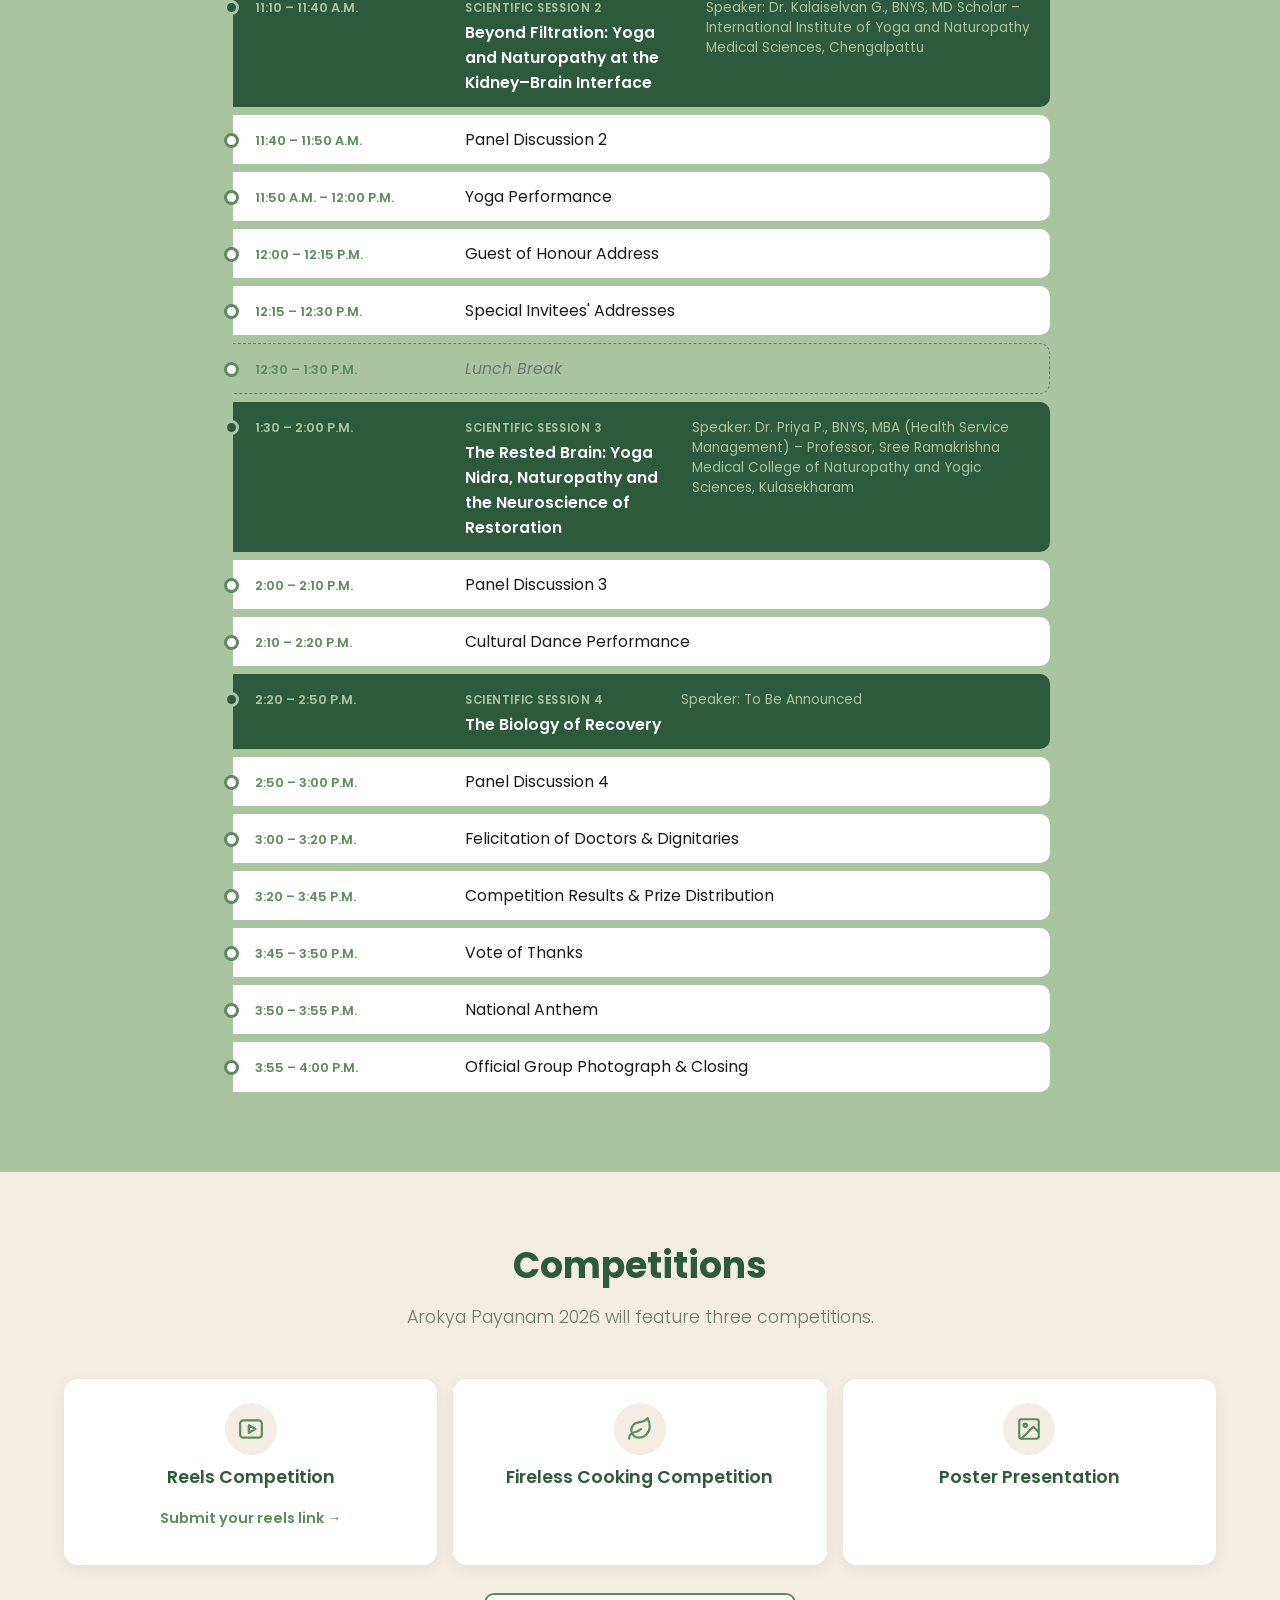
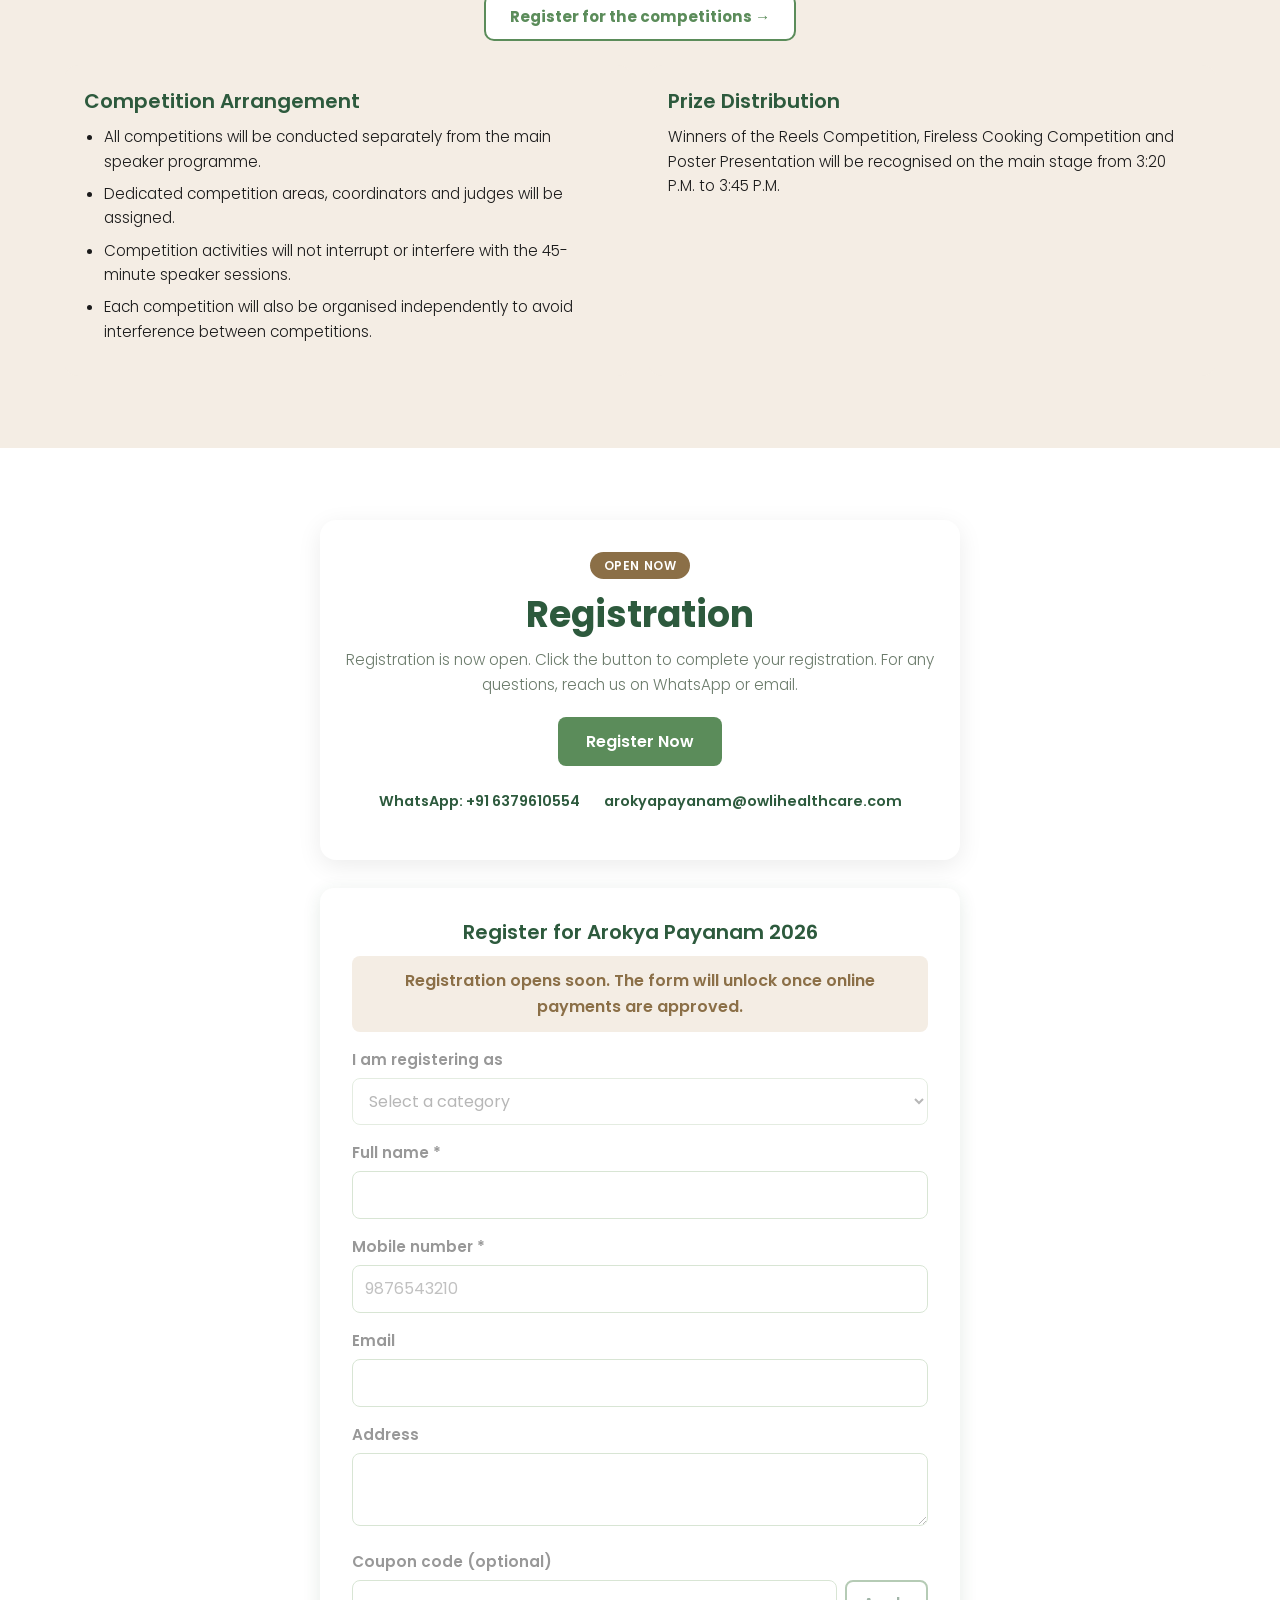
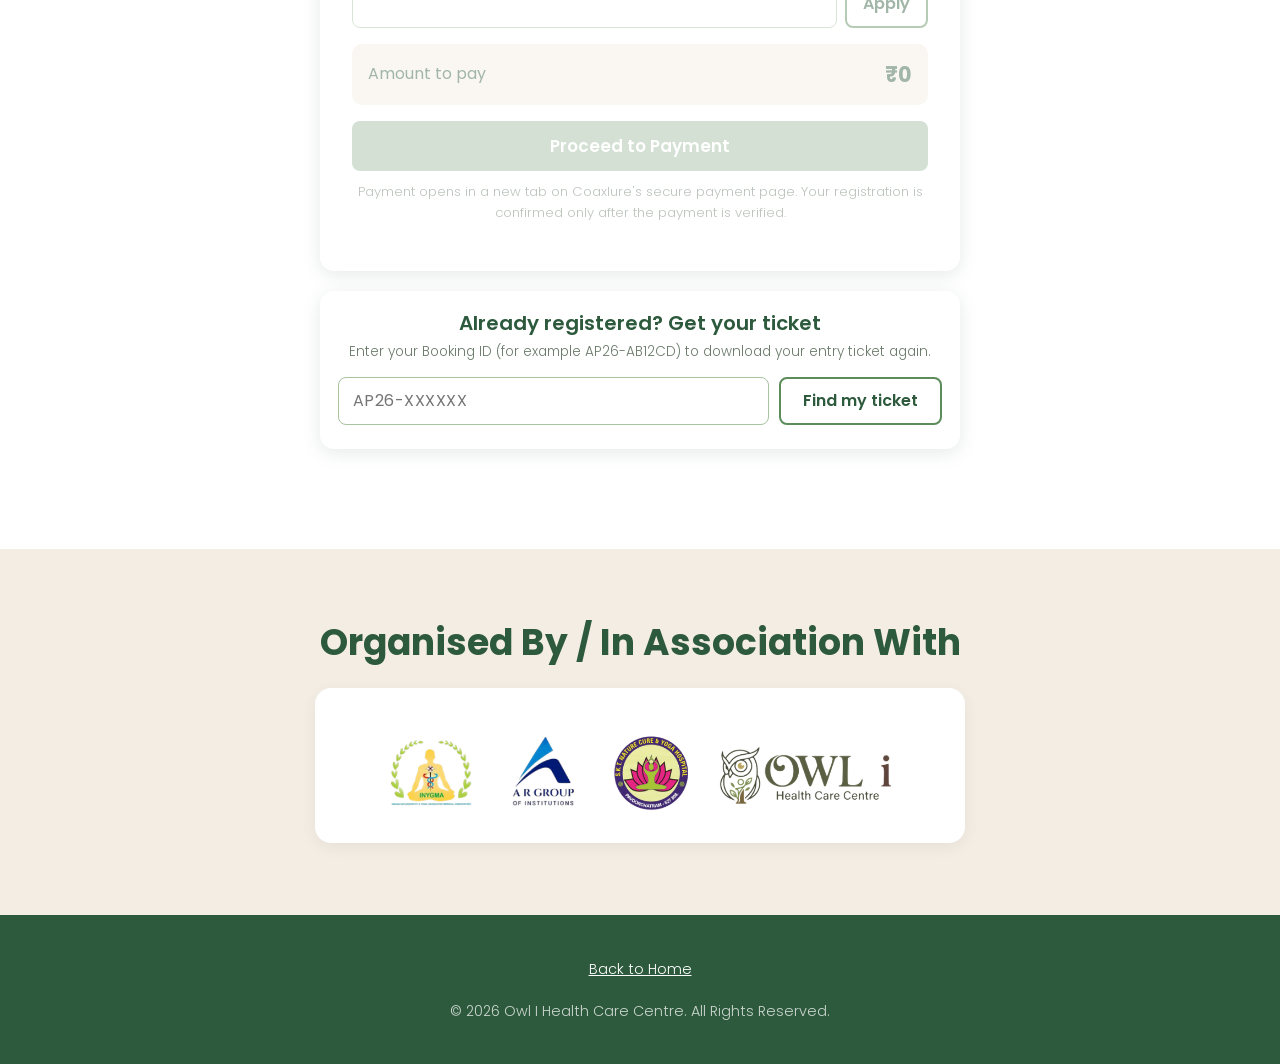
==== commit 255a4fc8: "One common competition-registration link (reels keeps its own) + Session 4 speaker line + events met" ====
--- a/events/index.html
+++ b/events/index.html
@@ -17,12 +17,12 @@
   <meta name="viewport" content="width=device-width, initial-scale=1.0">
 
   <title>Arokya Payanam 2026 | Yoga &amp; Naturopathy Conference – Owl I Health Care Centre</title>
-  <meta name="description" content="Arokya Payanam 2026 — a one-day Yoga and Naturopathy health awareness conference on Sunday, 15 November 2026 at AR Group of Institutions, Kadayam, Tirunelveli. Four expert scientific sessions, four panel discussions and three competitions.">
+  <meta name="description" content="Arokya Payanam 2026 — a one-day Yoga and Naturopathy health awareness conference on Sunday, 15 November 2026 at AR Group of Institutions, Kadayam, Tirunelveli. Four expert speakers in four scientific sessions, four panel discussions and three competitions. Expected footfall 1350+.">
   <meta name="keywords" content="Arokya Payanam 2026, yoga conference tirunelveli, naturopathy conference, kadayam event, INYGMA, health awareness event tamil nadu">
   <link rel="canonical" href="https://owlihealthcare.com/events/">
 
   <meta property="og:title" content="Arokya Payanam 2026 | Yoga &amp; Naturopathy Conference">
-  <meta property="og:description" content="A Journey Towards Health Through Nature — Sunday, 15 November 2026, AR Group of Institutions, Kadayam, Tirunelveli.">
+  <meta property="og:description" content="A Journey Towards Health Through Nature — Sunday, 15 November 2026, AR Group of Institutions, Kadayam, Tirunelveli. Four expert speakers, four scientific sessions, expected footfall 1350+.">
   <meta property="og:image" content="https://owlihealthcare.com/images/og-image.jpg">
   <meta property="og:url" content="https://owlihealthcare.com/events/">
   <meta property="og:type" content="website">
@@ -41,7 +41,7 @@
   <!-- Shared site styles first, then the events-only styles -->
   <link rel="stylesheet" href="../css/styles.css">
   <link rel="stylesheet" href="../css/responsive.css">
-  <link rel="stylesheet" href="../css/events.css?v=4">
+  <link rel="stylesheet" href="../css/events.css?v=5">
 
   <!-- Structured data: helps Google show this as an Event -->
   <script type="application/ld+json">
@@ -284,7 +284,7 @@
               <svg width="26" height="26" viewBox="0 0 24 24" fill="none" stroke="currentColor" stroke-width="2" stroke-linecap="round" stroke-linejoin="round"><rect x="2" y="4" width="20" height="16" rx="3"/><polygon points="10 8.5 16 12 10 15.5 10 8.5"/></svg>
             </div>
             <h3 data-i18n="ev_comp_1">Reels Competition</h3>
-            <p class="ev-comp-link"><a href="https://docs.google.com/forms/d/e/1FAIpQLScouFdysCszkVXSwDULJ5DAddBsZK4OOZGNZJhrxJWak0DAgg/viewform" target="_blank" rel="noopener noreferrer" data-i18n="ev_comp_register">Submit your reels link →</a></p>
+            <p class="ev-comp-link"><a href="https://docs.google.com/forms/d/e/1FAIpQLScouFdysCszkVXSwDULJ5DAddBsZK4OOZGNZJhrxJWak0DAgg/viewform" target="_blank" rel="noopener noreferrer" data-i18n="ev_comp_reels">Submit your reels link →</a></p>
           </div>
           <div class="ev-comp-card">
             <div class="ev-icon" aria-hidden="true">
@@ -292,7 +292,6 @@
               <svg width="26" height="26" viewBox="0 0 24 24" fill="none" stroke="currentColor" stroke-width="2" stroke-linecap="round" stroke-linejoin="round"><path d="M11 20A7 7 0 0 1 9.8 6.1C15.5 5 17 4.48 19 2c1 2 2 4.18 2 8 0 5.5-4.78 10-10 10z"/><path d="M2 21c0-3 1.85-5.36 5.08-6C9.5 14.52 12 13 13 12"/></svg>
             </div>
             <h3 data-i18n="ev_comp_2">Fireless Cooking Competition</h3>
-            <p class="ev-comp-link"><a href="https://docs.google.com/forms/d/e/1FAIpQLSfAwsf_w9acVgDUrE0SmUxBEksrIII5Cmy2B1ATgldosqEg6Q/viewform" target="_blank" rel="noopener noreferrer" data-i18n="ev_comp_register">Register for the competition →</a></p>
           </div>
           <div class="ev-comp-card">
             <div class="ev-icon" aria-hidden="true">
@@ -300,9 +299,15 @@
               <svg width="26" height="26" viewBox="0 0 24 24" fill="none" stroke="currentColor" stroke-width="2" stroke-linecap="round" stroke-linejoin="round"><rect x="3" y="3" width="18" height="18" rx="2"/><circle cx="8.5" cy="8.5" r="1.5"/><polyline points="21 15 16 10 5 21"/></svg>
             </div>
             <h3 data-i18n="ev_comp_3">Poster Presentation</h3>
-            <p class="ev-comp-link"><a href="https://docs.google.com/forms/d/e/1FAIpQLSfAwsf_w9acVgDUrE0SmUxBEksrIII5Cmy2B1ATgldosqEg6Q/viewform" target="_blank" rel="noopener noreferrer" data-i18n="ev_comp_register">Register for the competition →</a></p>
-          </div>
-        </div>
+          </div>
+        </div>
+
+        <!-- One common registration link for ALL competitions (owner request
+             2026-10-25). The reels card keeps its own link because submitting
+             a reels video URL is a separate Google Form. -->
+        <p class="ev-comp-common">
+          <a href="https://docs.google.com/forms/d/e/1FAIpQLSfAwsf_w9acVgDUrE0SmUxBEksrIII5Cmy2B1ATgldosqEg6Q/viewform" target="_blank" rel="noopener noreferrer" data-i18n="ev_comp_register">Register for the competitions →</a>
+        </p>
 
         <div class="ev-comp-info">
           <div class="ev-info-card" style="background-color: var(--color-background);">
@@ -570,7 +575,7 @@
   </div>
 
   <!-- i18n.js first (translations + language toggle), then registration state -->
-  <script src="../js/i18n.js?v=9"></script>
+  <script src="../js/i18n.js?v=10"></script>
   <script src="../js/event-config.js?v=8"></script>
   <!-- Registration form: category fields, price, payment redirect, status check -->
   <script src="../js/event-register.js?v=12"></script>
--- a/css/events.css
+++ b/css/events.css
@@ -691,6 +691,34 @@
 .ev-comp-link a:hover {
   color: var(--color-primary);
   text-decoration: underline;
+}
+
+/* One common registration link for ALL competitions (owner request
+   2026-10-25): the fireless-cooking and poster cards no longer carry
+   individual form links — this single button (below the grid) registers
+   for any of them. The reels card keeps its own submission link. */
+.ev-comp-common {
+  text-align: center;
+  margin: 4px 0 24px;
+}
+.ev-comp-common a {
+  display: inline-flex;
+  align-items: center;
+  justify-content: center;
+  min-height: 44px;
+  padding: 10px 24px;
+  border: 2px solid var(--color-secondary);
+  border-radius: 10px;
+  font-size: 0.95rem;
+  font-weight: 700;
+  color: var(--color-secondary);
+  background-color: var(--color-white);
+}
+.ev-comp-common a:hover,
+.ev-comp-common a:focus {
+  background-color: var(--color-secondary);
+  color: var(--color-white);
+  text-decoration: none;
 }
 
 .ev-comp-info {
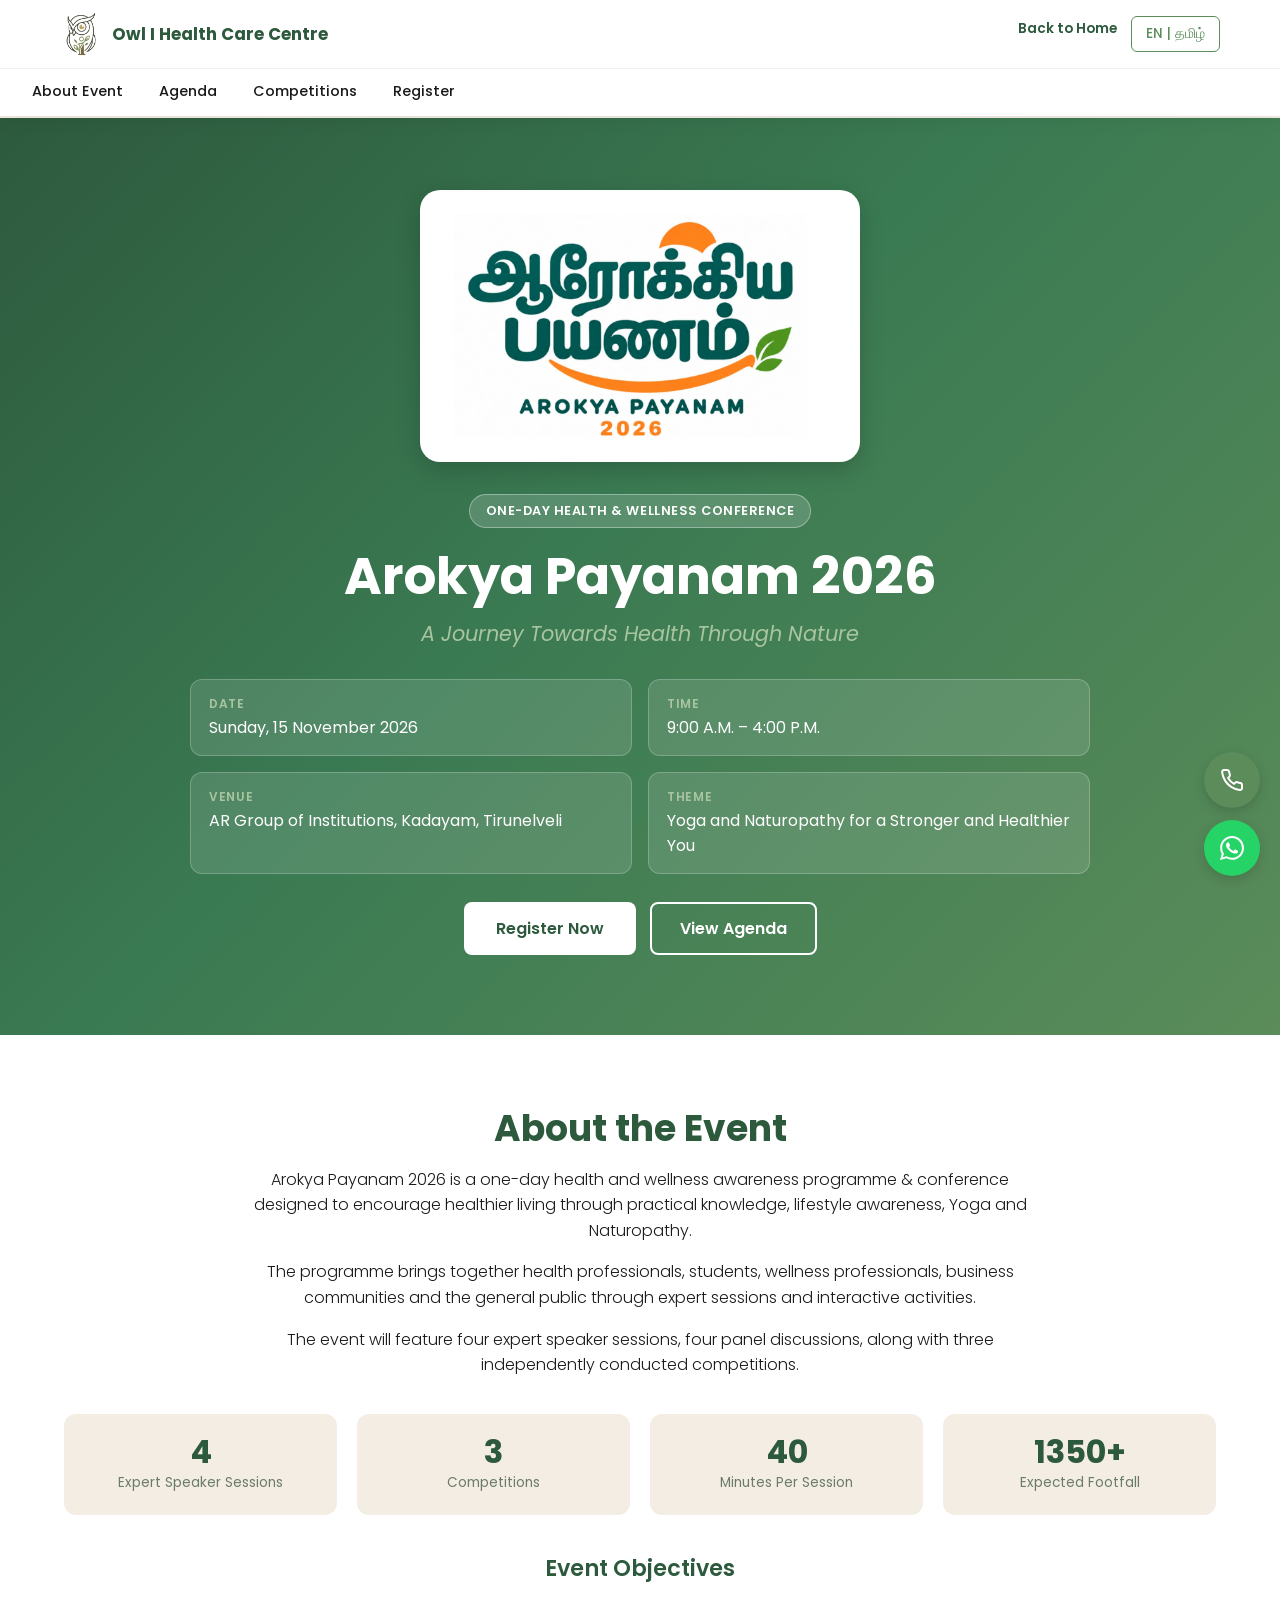
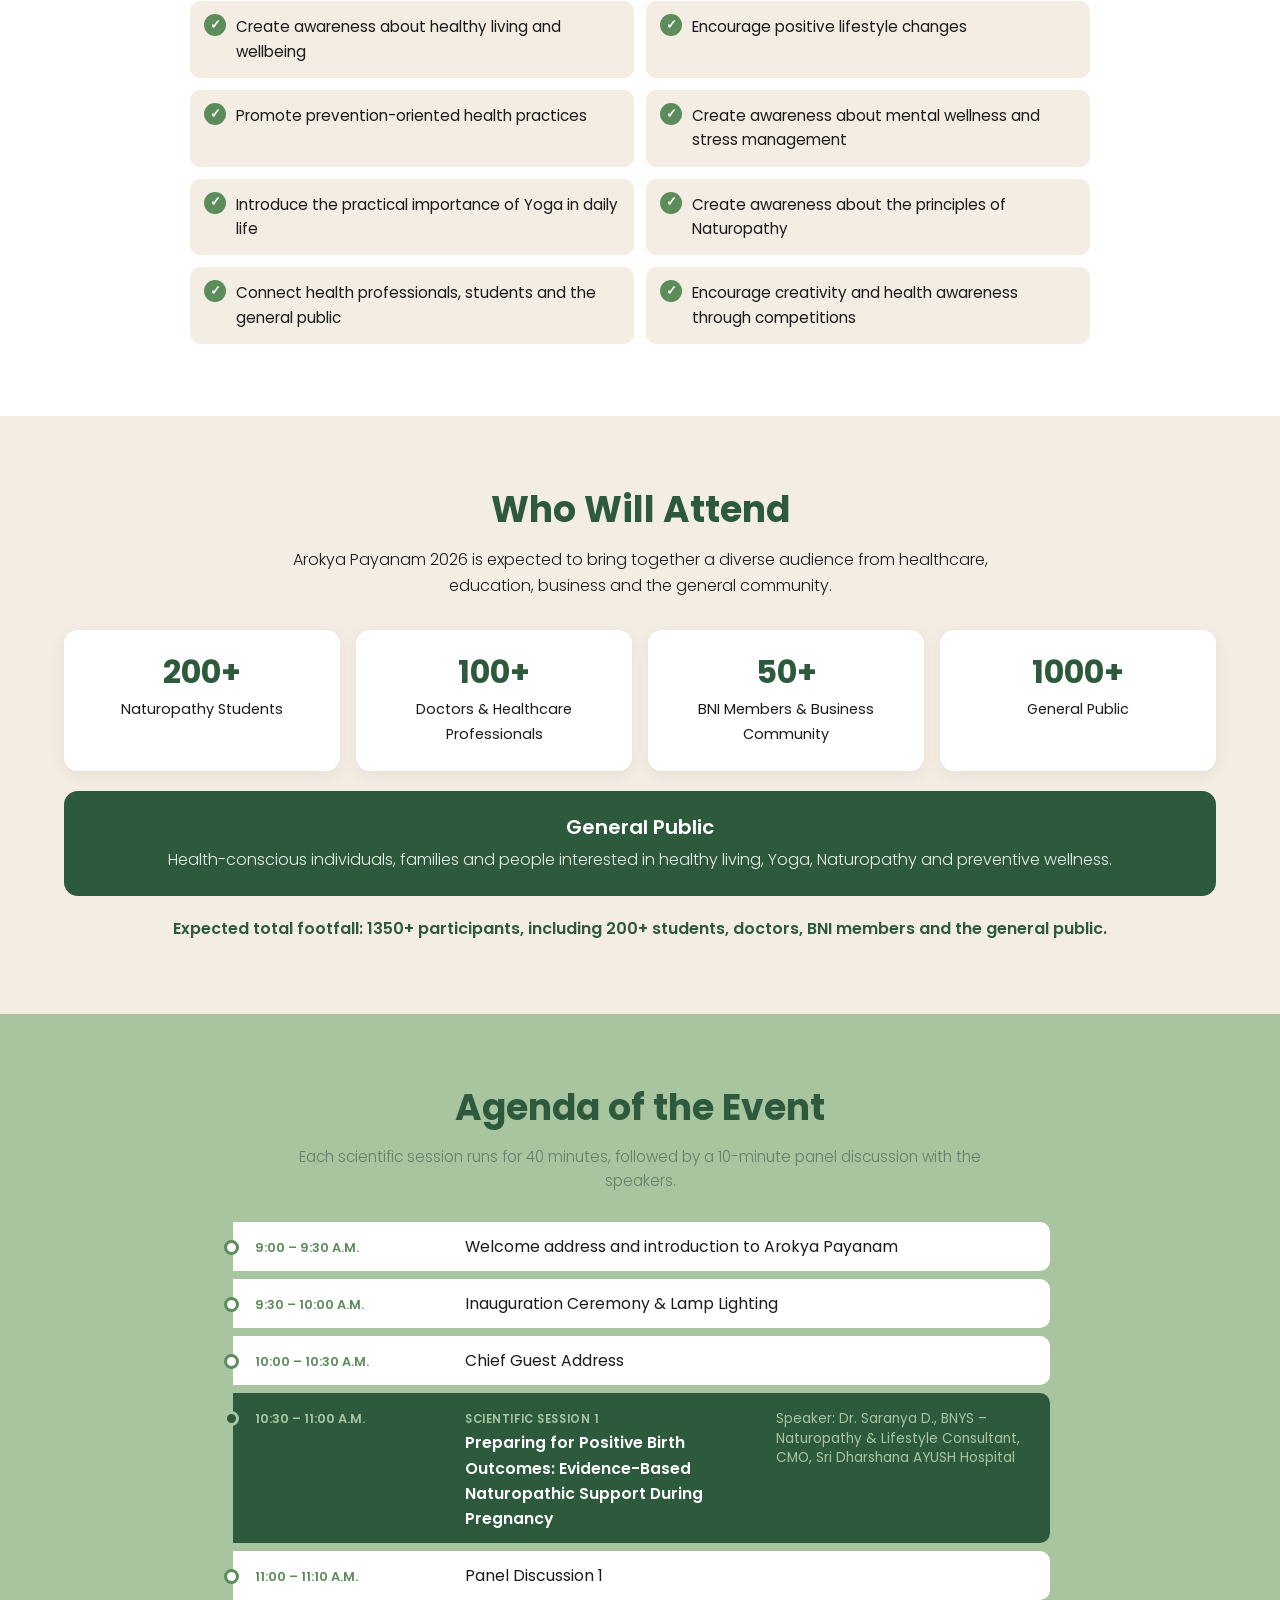
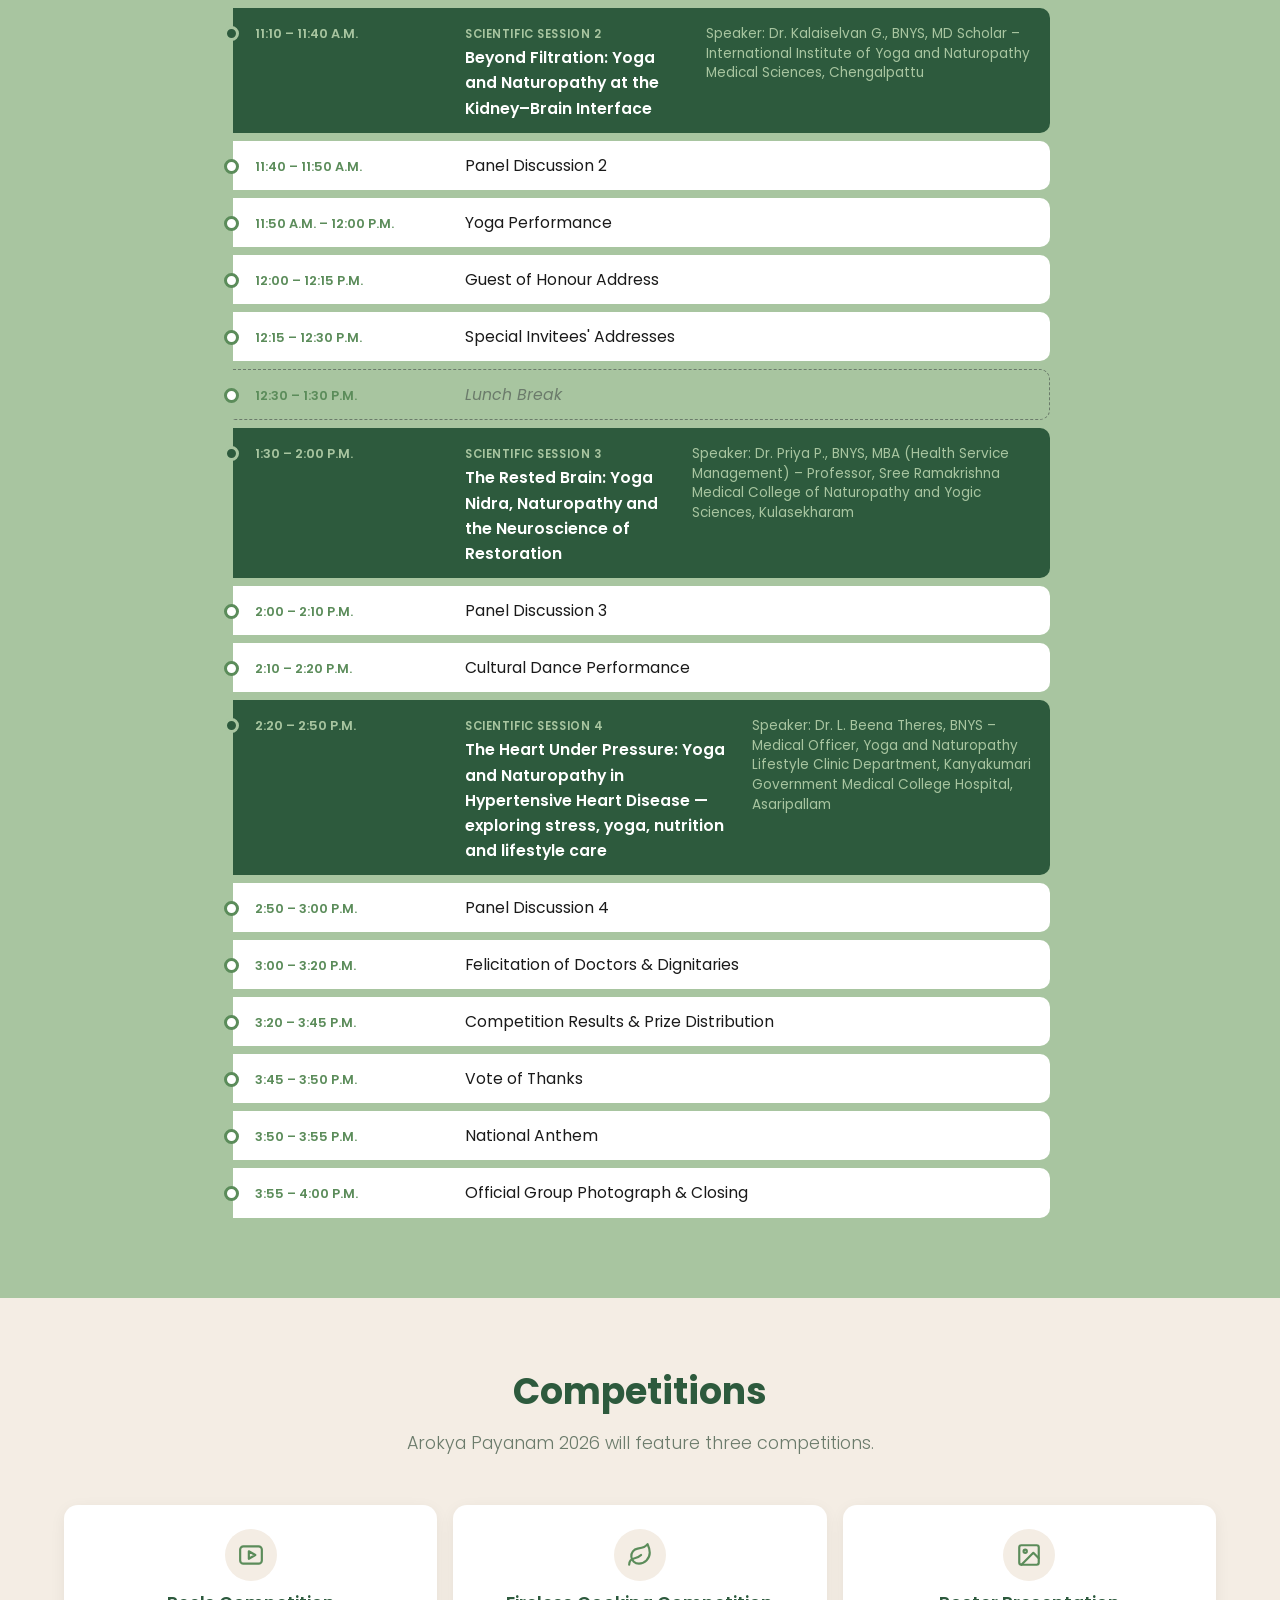
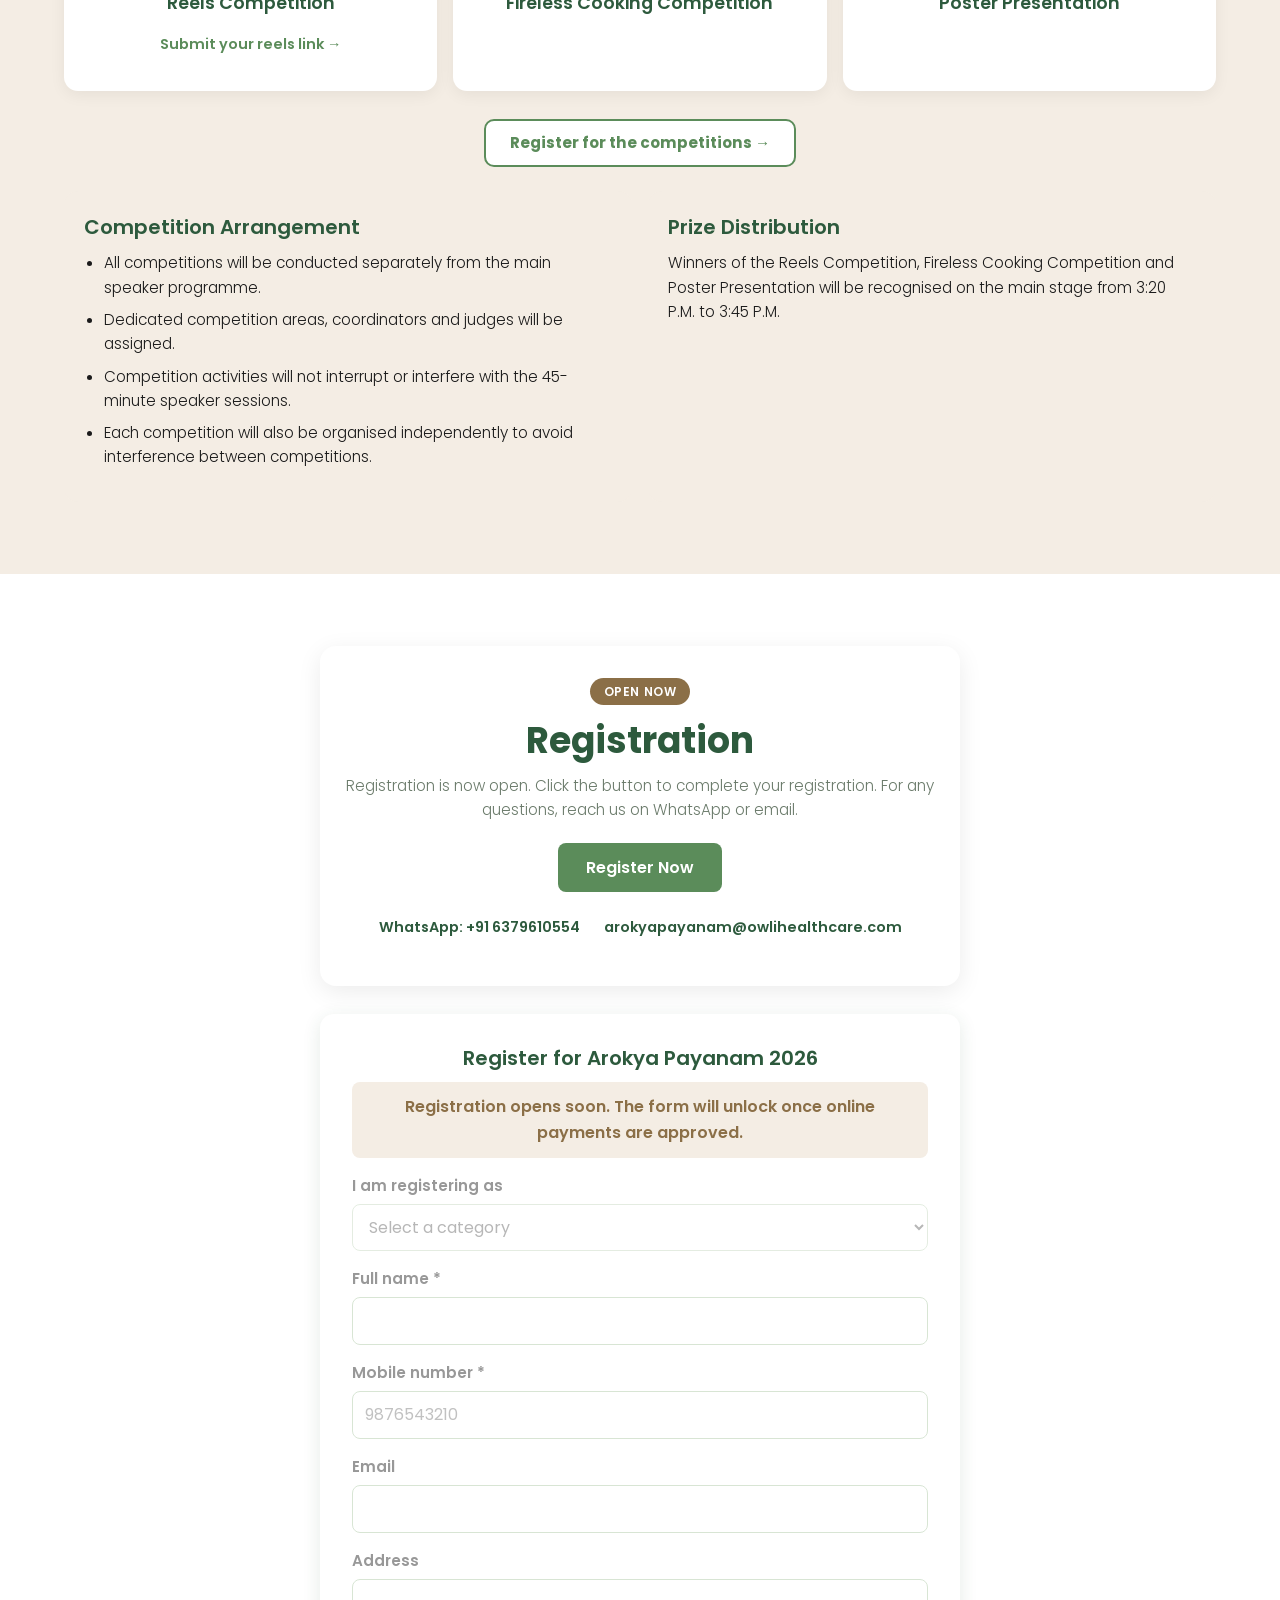
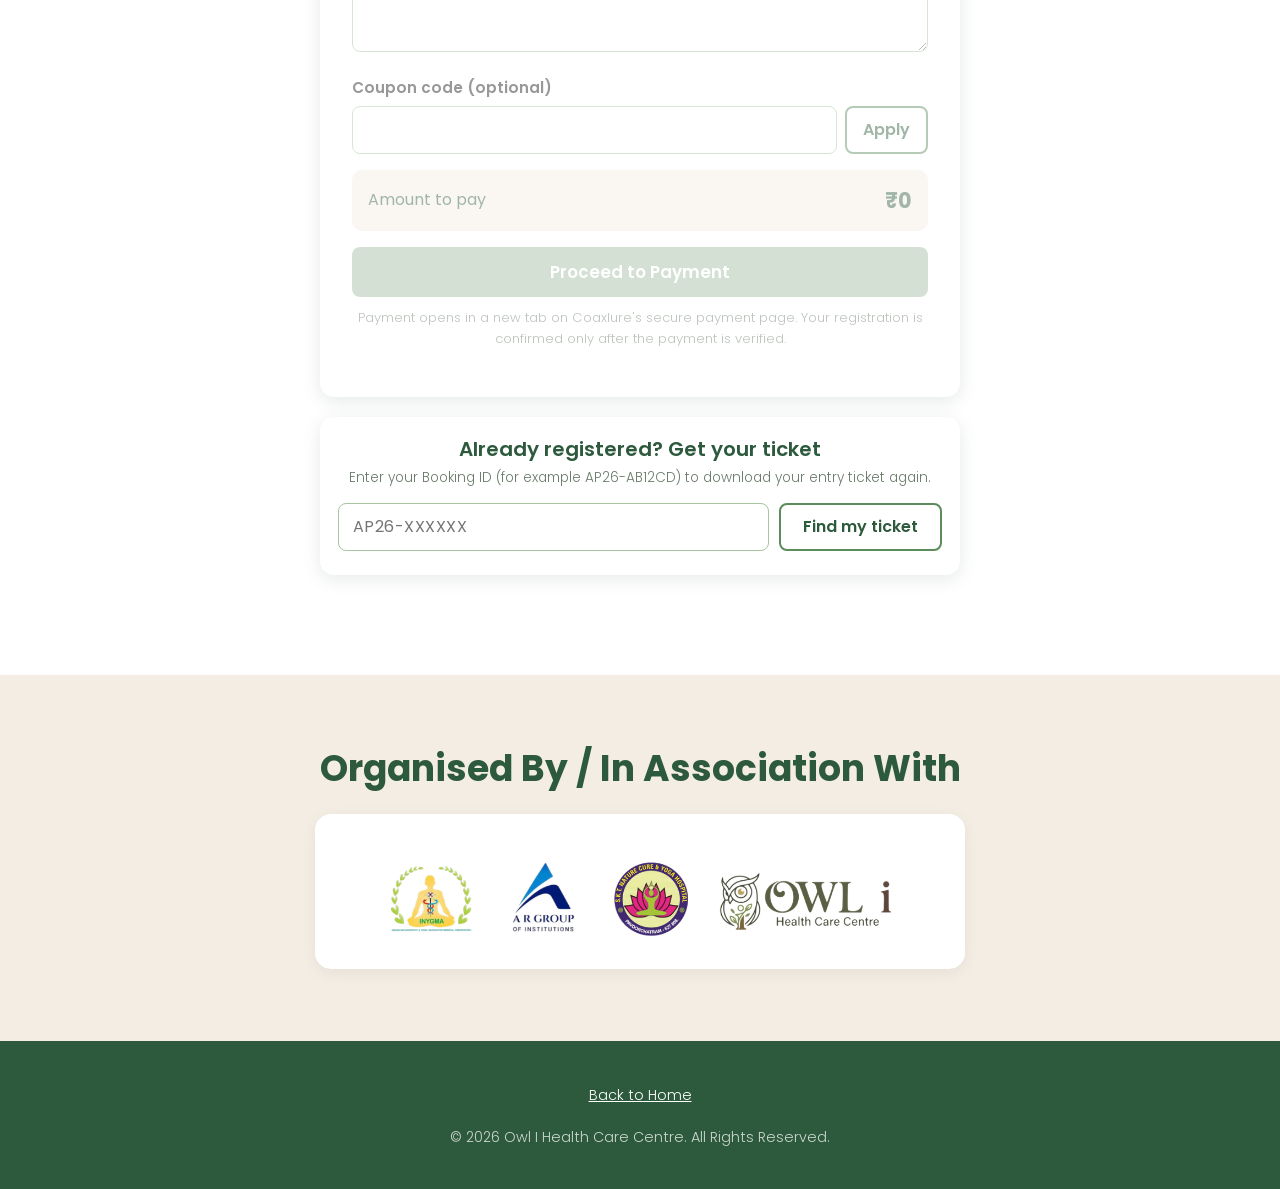
==== commit ed8e7d18: "Session 4: Dr. L. Beena Theres + hypertension topic; 1000+ General Public audience card (owner follo" ====
--- a/events/index.html
+++ b/events/index.html
@@ -41,7 +41,7 @@
   <!-- Shared site styles first, then the events-only styles -->
   <link rel="stylesheet" href="../css/styles.css">
   <link rel="stylesheet" href="../css/responsive.css">
-  <link rel="stylesheet" href="../css/events.css?v=5">
+  <link rel="stylesheet" href="../css/events.css?v=6">
 
   <!-- Structured data: helps Google show this as an Event -->
   <script type="application/ld+json">
@@ -200,6 +200,7 @@
           <div class="ev-audience-card"><strong>200+</strong><span data-i18n="ev_aud_students">Naturopathy Students</span></div>
           <div class="ev-audience-card"><strong>100+</strong><span data-i18n="ev_aud_doctors">Doctors &amp; Healthcare Professionals</span></div>
           <div class="ev-audience-card"><strong>50+</strong><span data-i18n="ev_aud_bni">BNI Members &amp; Business Community</span></div>
+          <div class="ev-audience-card"><strong>1000+</strong><span data-i18n="ev_aud_public_count">General Public</span></div>
         </div>
         <div class="ev-public-card">
           <h3 data-i18n="ev_aud_public_title">General Public</h3>
@@ -256,8 +257,8 @@
 
           <li class="ev-agenda-item session">
             <span class="ev-agenda-time">2:20 – 2:50 P.M.</span>
-            <span class="ev-agenda-title"><span class="ev-agenda-tag" data-i18n="ev_ag_s4_tag">Scientific Session 4</span><span data-i18n="ev_ag_s4">The Biology of Recovery</span></span>
-            <span class="ev-agenda-speaker" data-i18n="ev_ag_s4_sp">Speaker: To Be Announced</span></li>
+            <span class="ev-agenda-title"><span class="ev-agenda-tag" data-i18n="ev_ag_s4_tag">Scientific Session 4</span><span data-i18n="ev_ag_s4">The Heart Under Pressure: Yoga and Naturopathy in Hypertensive Heart Disease — exploring stress, yoga, nutrition and lifestyle care</span></span>
+            <span class="ev-agenda-speaker" data-i18n="ev_ag_s4_sp">Speaker: Dr. L. Beena Theres, BNYS – Medical Officer, Yoga and Naturopathy Lifestyle Clinic Department, Kanyakumari Government Medical College Hospital, Asaripallam</span></li>
           <li class="ev-agenda-item"><span class="ev-agenda-time">2:50 – 3:00 P.M.</span><span class="ev-agenda-title" data-i18n="ev_ag_pd4">Panel Discussion 4</span></li>
 
           <li class="ev-agenda-item"><span class="ev-agenda-time">3:00 – 3:20 P.M.</span><span class="ev-agenda-title" data-i18n="ev_ag_felicitation">Felicitation of Doctors &amp; Dignitaries</span></li>
@@ -575,7 +576,7 @@
   </div>
 
   <!-- i18n.js first (translations + language toggle), then registration state -->
-  <script src="../js/i18n.js?v=10"></script>
+  <script src="../js/i18n.js?v=11"></script>
   <script src="../js/event-config.js?v=8"></script>
   <!-- Registration form: category fields, price, payment redirect, status check -->
   <script src="../js/event-register.js?v=12"></script>
--- a/css/events.css
+++ b/css/events.css
@@ -515,7 +515,9 @@
 }
 
 @media (min-width: 768px) {
-  .ev-audience-grid { grid-template-columns: repeat(3, 1fr); }
+  /* 4 columns since the 1000+ General Public card joined the grid (owner
+     request 2026-10-25) — the same 4-up pattern as the stats row above. */
+  .ev-audience-grid { grid-template-columns: repeat(4, 1fr); }
 }
 
 
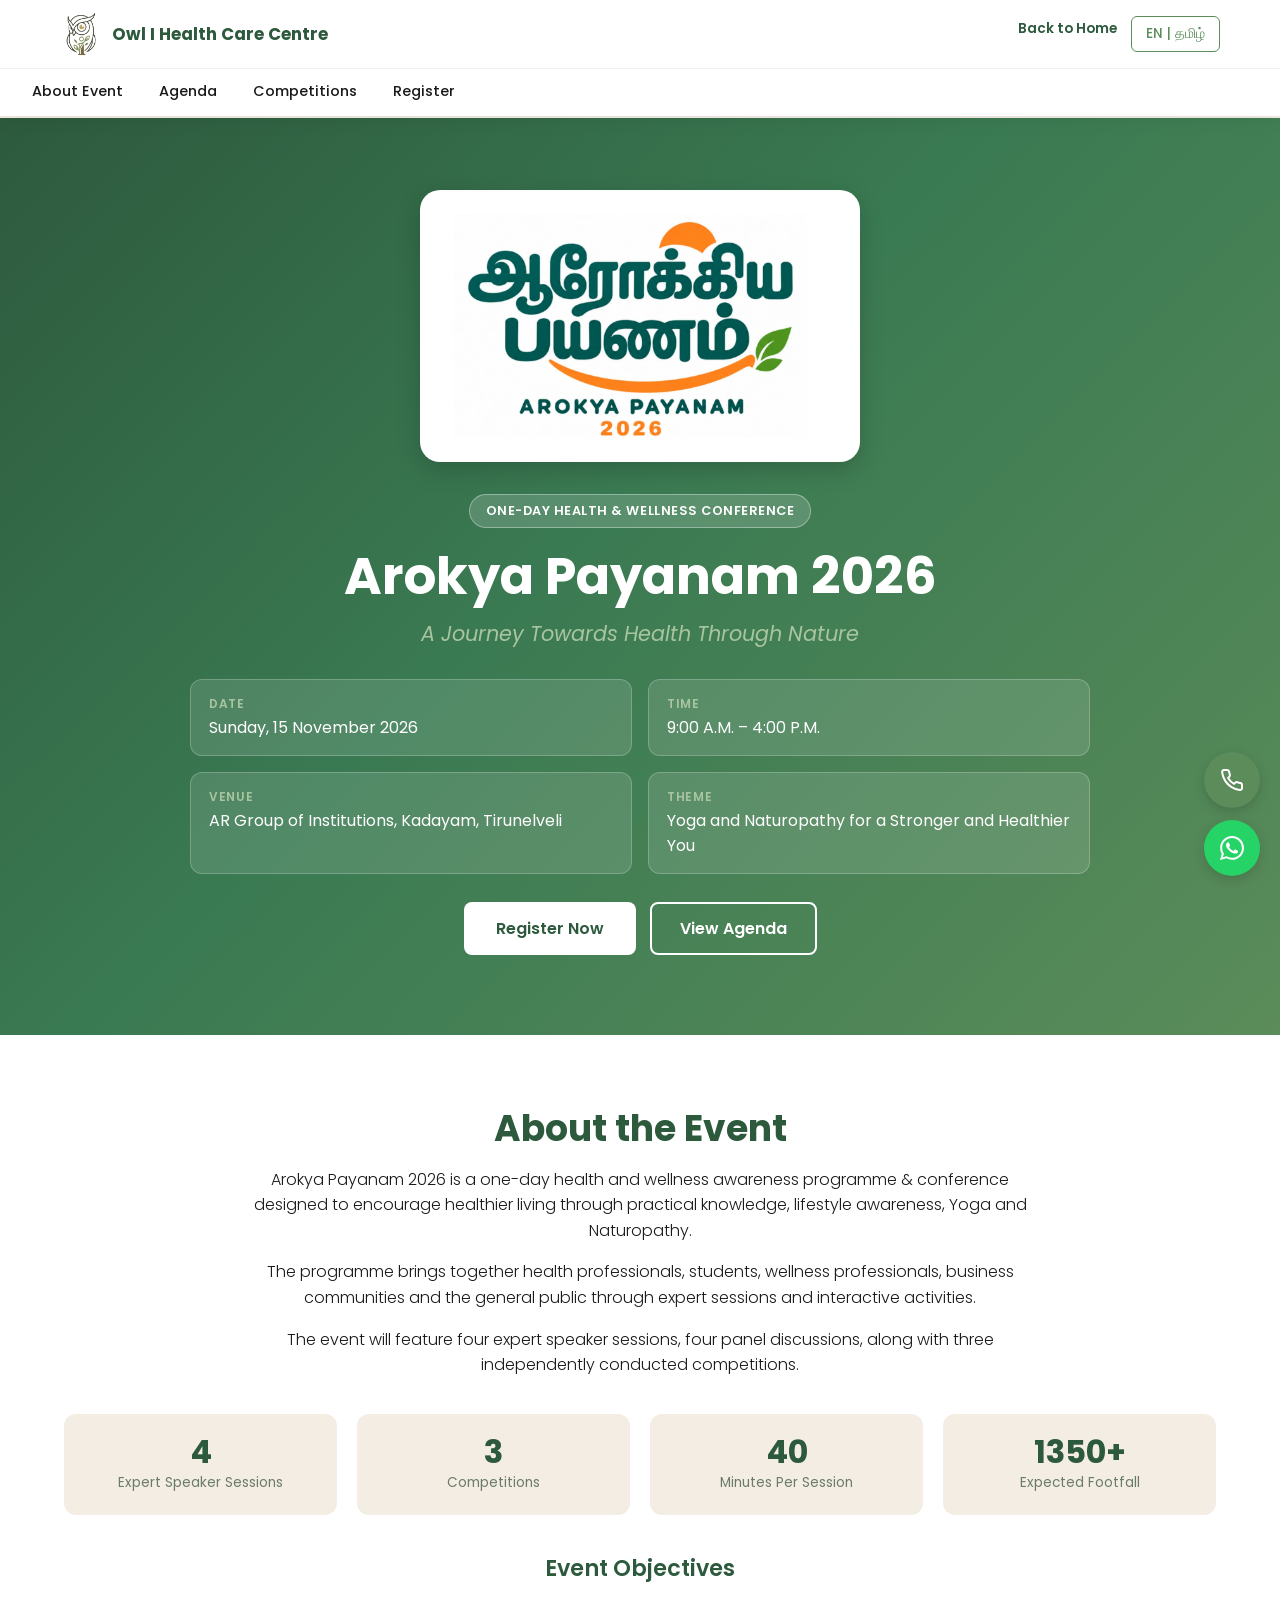
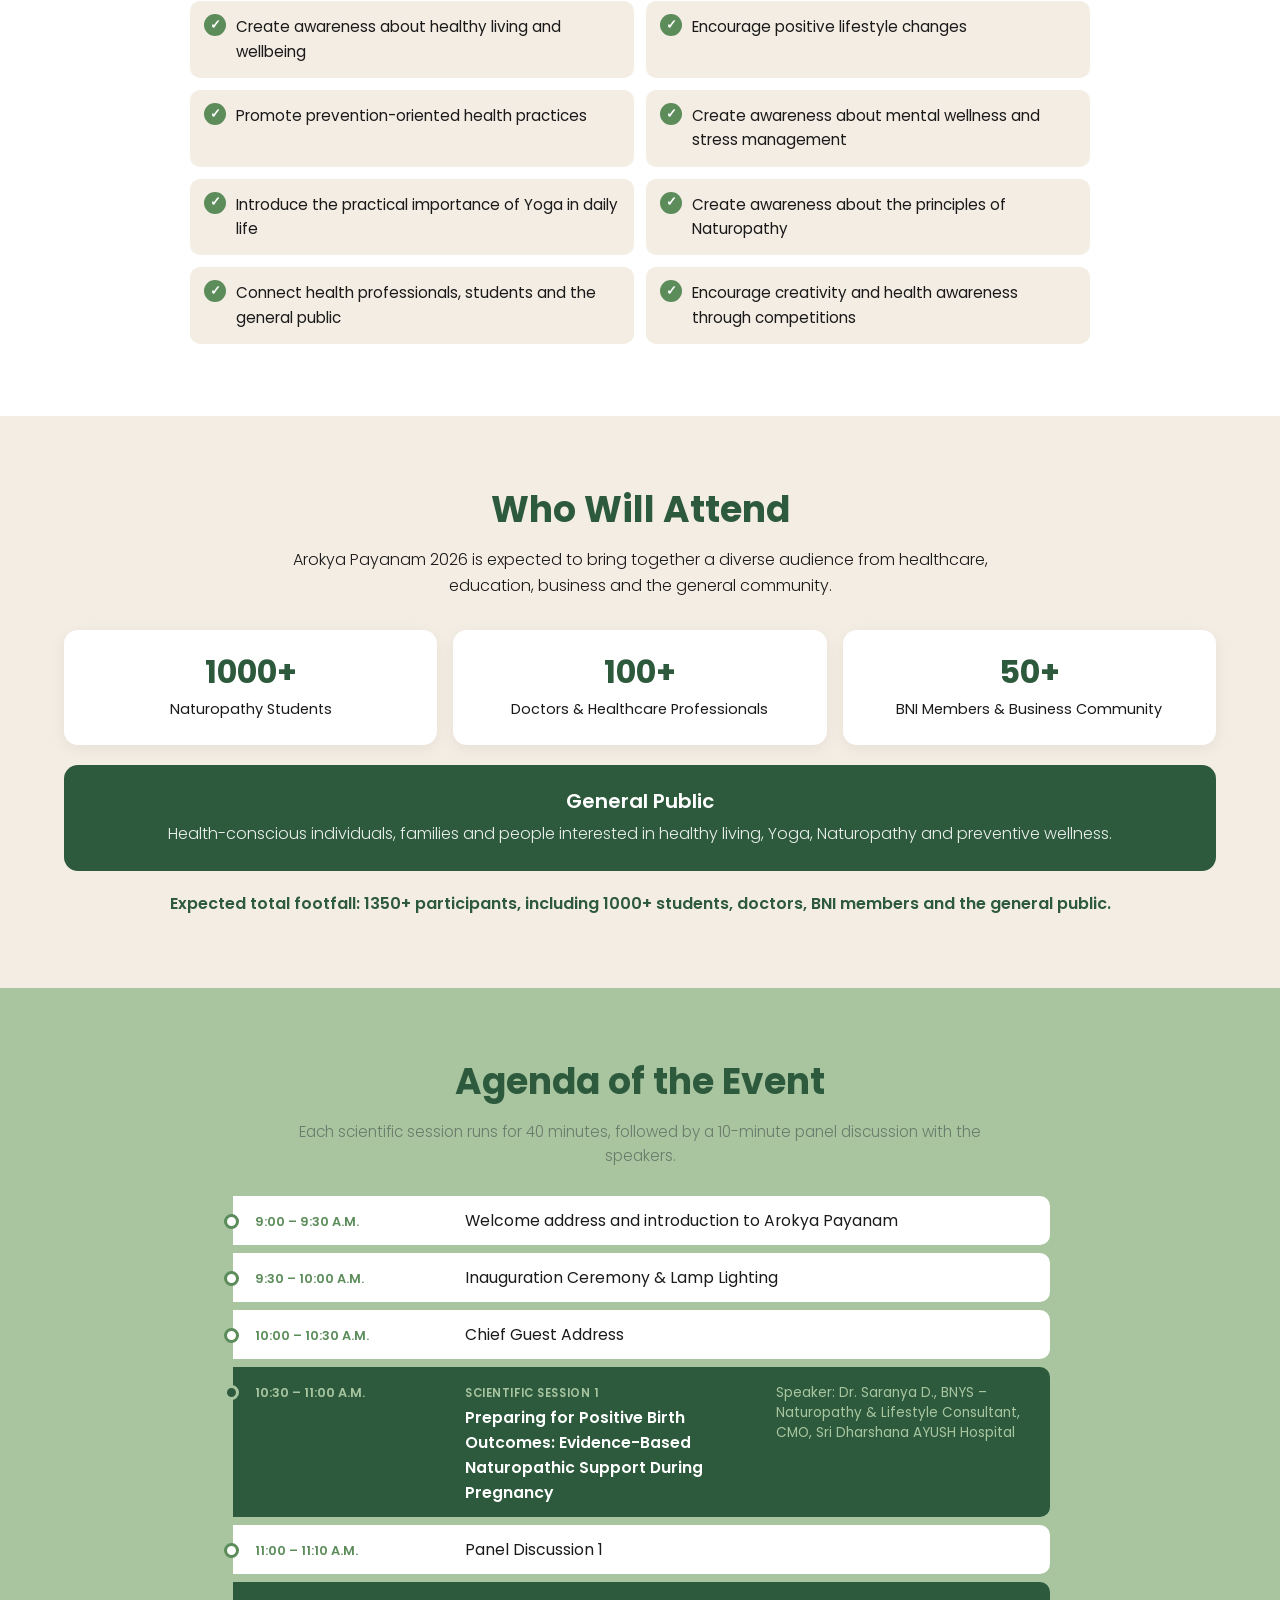
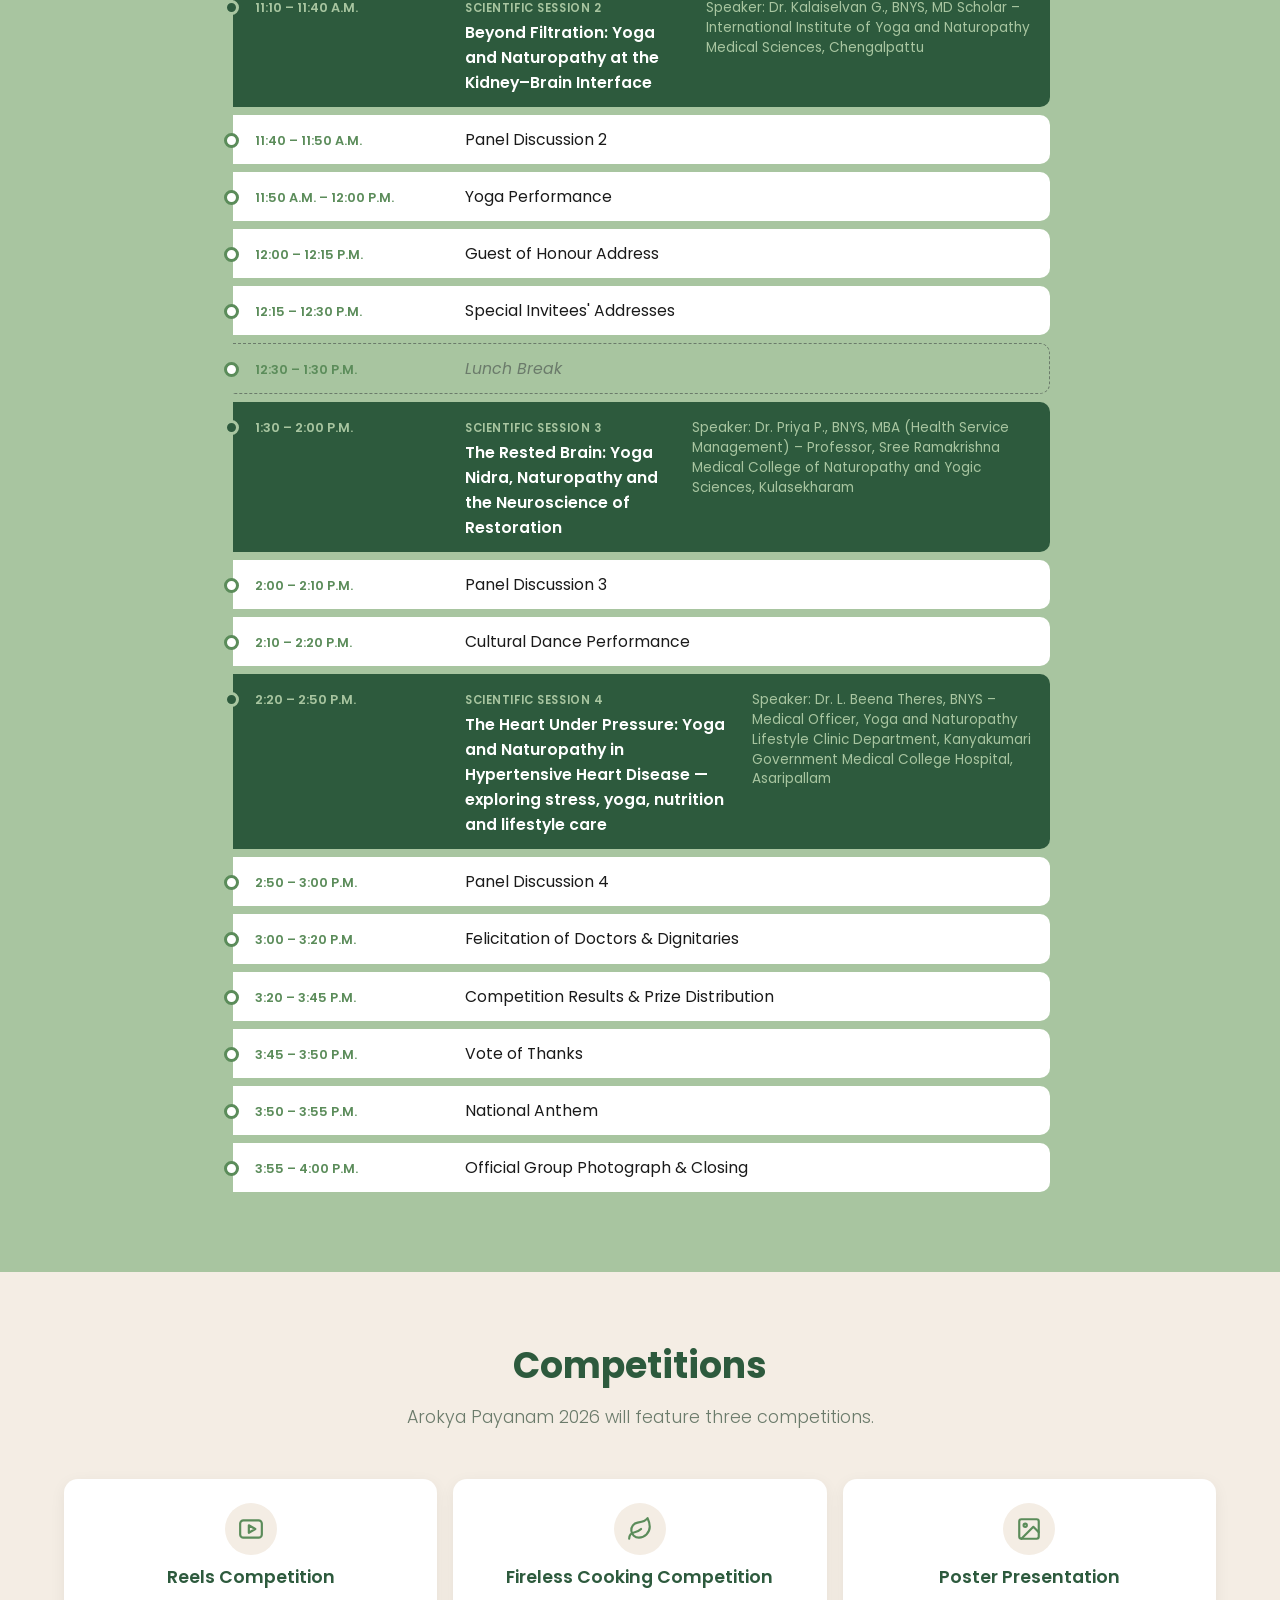
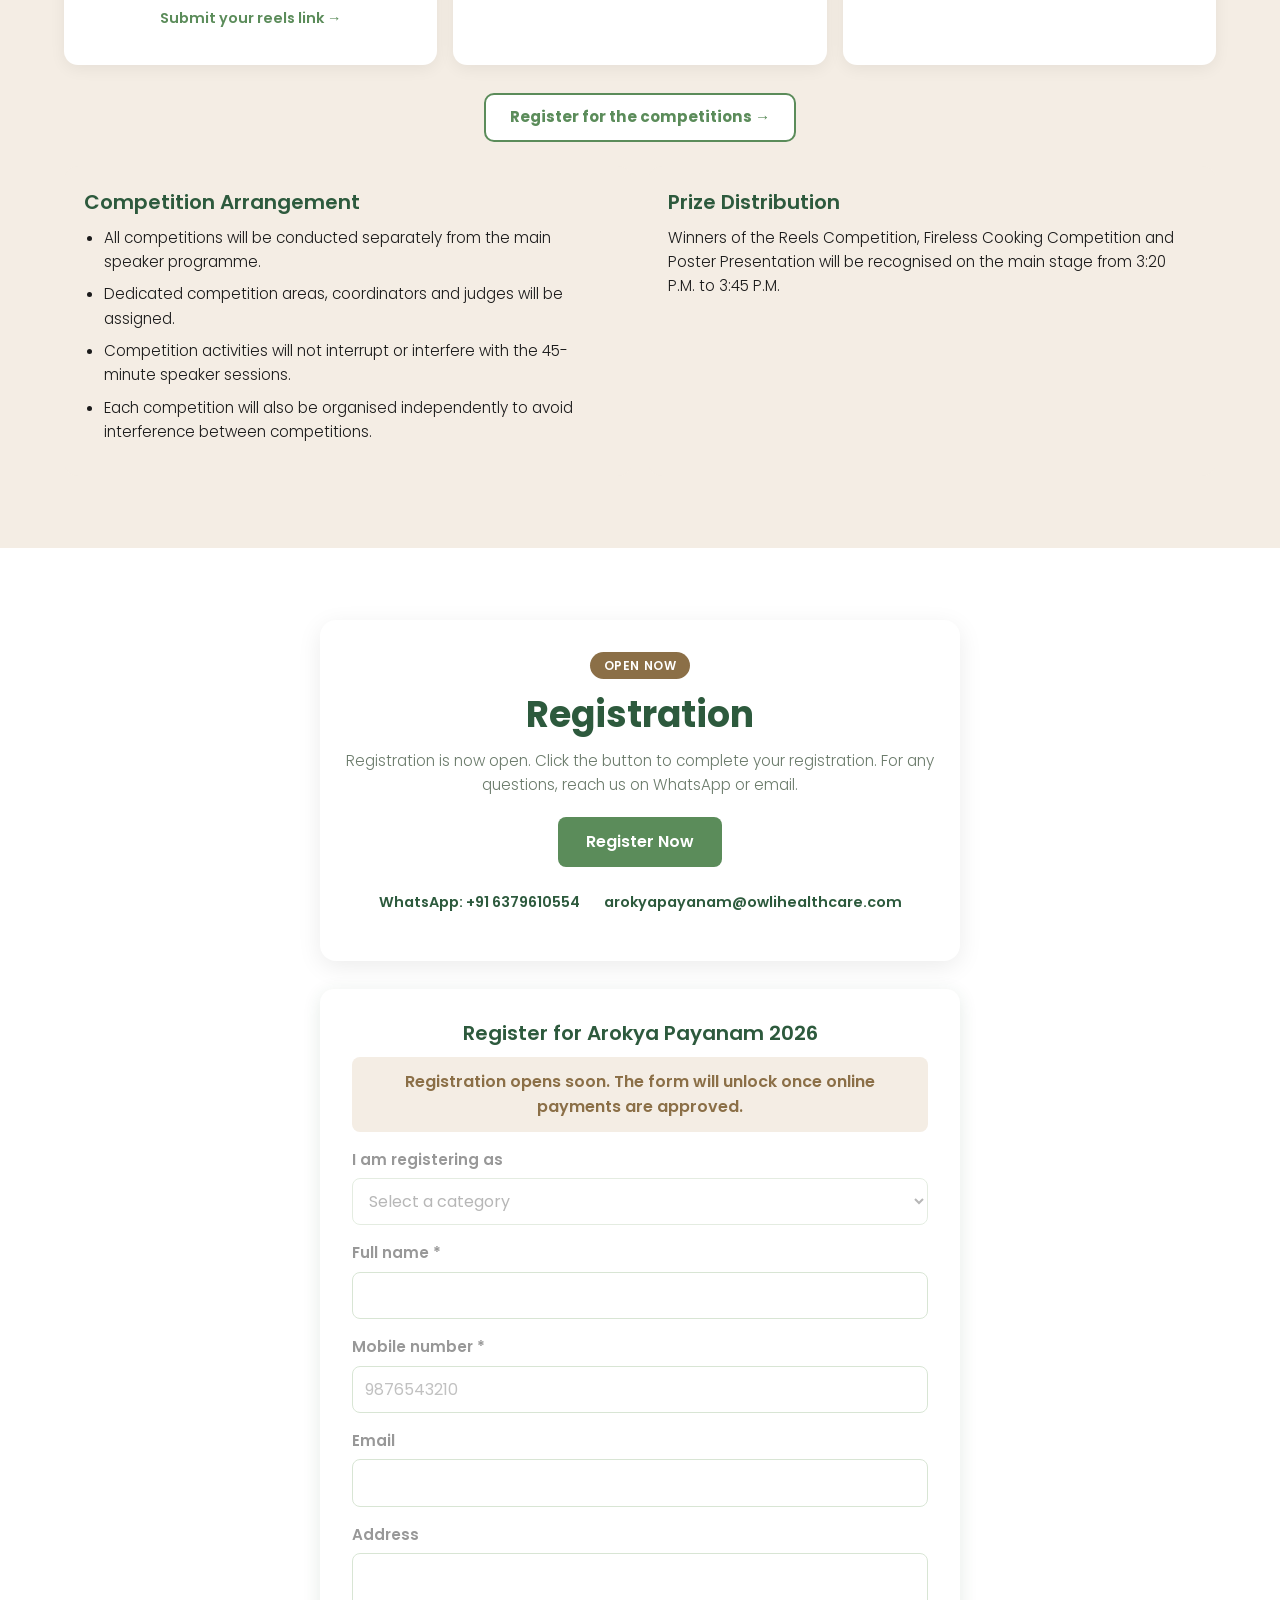
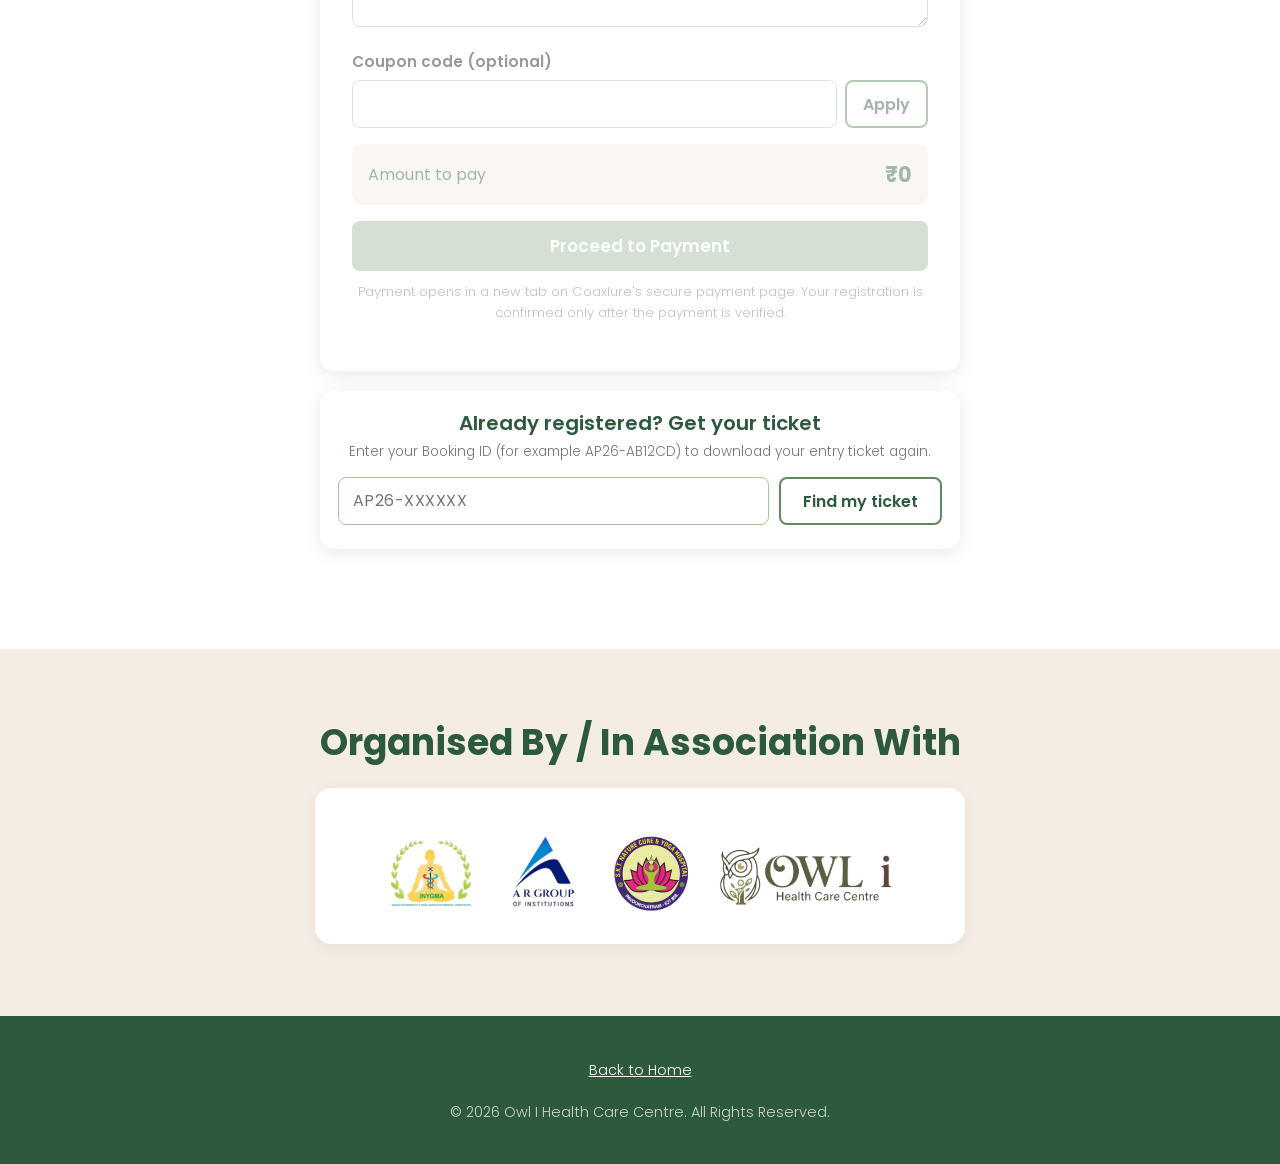
==== commit 1ff04ca4: "Audience: remove General Public count card, Students raised to 1000+ (owner correction)" ====
--- a/events/index.html
+++ b/events/index.html
@@ -41,7 +41,7 @@
   <!-- Shared site styles first, then the events-only styles -->
   <link rel="stylesheet" href="../css/styles.css">
   <link rel="stylesheet" href="../css/responsive.css">
-  <link rel="stylesheet" href="../css/events.css?v=6">
+  <link rel="stylesheet" href="../css/events.css?v=7">
 
   <!-- Structured data: helps Google show this as an Event -->
   <script type="application/ld+json">
@@ -197,16 +197,15 @@
         <h2 id="audience-heading" data-i18n="ev_aud_title">Who Will Attend</h2>
         <p class="ev-audience-sub" data-i18n="ev_aud_sub">Arokya Payanam 2026 is expected to bring together a diverse audience from healthcare, education, business and the general community.</p>
         <div class="ev-audience-grid">
-          <div class="ev-audience-card"><strong>200+</strong><span data-i18n="ev_aud_students">Naturopathy Students</span></div>
+          <div class="ev-audience-card"><strong>1000+</strong><span data-i18n="ev_aud_students">Naturopathy Students</span></div>
           <div class="ev-audience-card"><strong>100+</strong><span data-i18n="ev_aud_doctors">Doctors &amp; Healthcare Professionals</span></div>
           <div class="ev-audience-card"><strong>50+</strong><span data-i18n="ev_aud_bni">BNI Members &amp; Business Community</span></div>
-          <div class="ev-audience-card"><strong>1000+</strong><span data-i18n="ev_aud_public_count">General Public</span></div>
         </div>
         <div class="ev-public-card">
           <h3 data-i18n="ev_aud_public_title">General Public</h3>
           <p data-i18n="ev_aud_public">Health-conscious individuals, families and people interested in healthy living, Yoga, Naturopathy and preventive wellness.</p>
         </div>
-        <p class="ev-footfall" data-i18n="ev_aud_footfall">Expected total footfall: 1350+ participants, including 200+ students, doctors, BNI members and the general public.</p>
+        <p class="ev-footfall" data-i18n="ev_aud_footfall">Expected total footfall: 1350+ participants, including 1000+ students, doctors, BNI members and the general public.</p>
       </div>
     </section>
 
@@ -576,7 +575,7 @@
   </div>
 
   <!-- i18n.js first (translations + language toggle), then registration state -->
-  <script src="../js/i18n.js?v=11"></script>
+  <script src="../js/i18n.js?v=12"></script>
   <script src="../js/event-config.js?v=8"></script>
   <!-- Registration form: category fields, price, payment redirect, status check -->
   <script src="../js/event-register.js?v=12"></script>
--- a/css/events.css
+++ b/css/events.css
@@ -515,9 +515,11 @@
 }
 
 @media (min-width: 768px) {
-  /* 4 columns since the 1000+ General Public card joined the grid (owner
-     request 2026-10-25) — the same 4-up pattern as the stats row above. */
-  .ev-audience-grid { grid-template-columns: repeat(4, 1fr); }
+  /* 3 columns again — the General Public count card was removed and the
+     Students card raised to 1000+ (owner correction 2026-10-26). Four
+     columns would leave an empty slot beside three cards. The full-width
+     General Public description card below the grid is unchanged. */
+  .ev-audience-grid { grid-template-columns: repeat(3, 1fr); }
 }
 
 
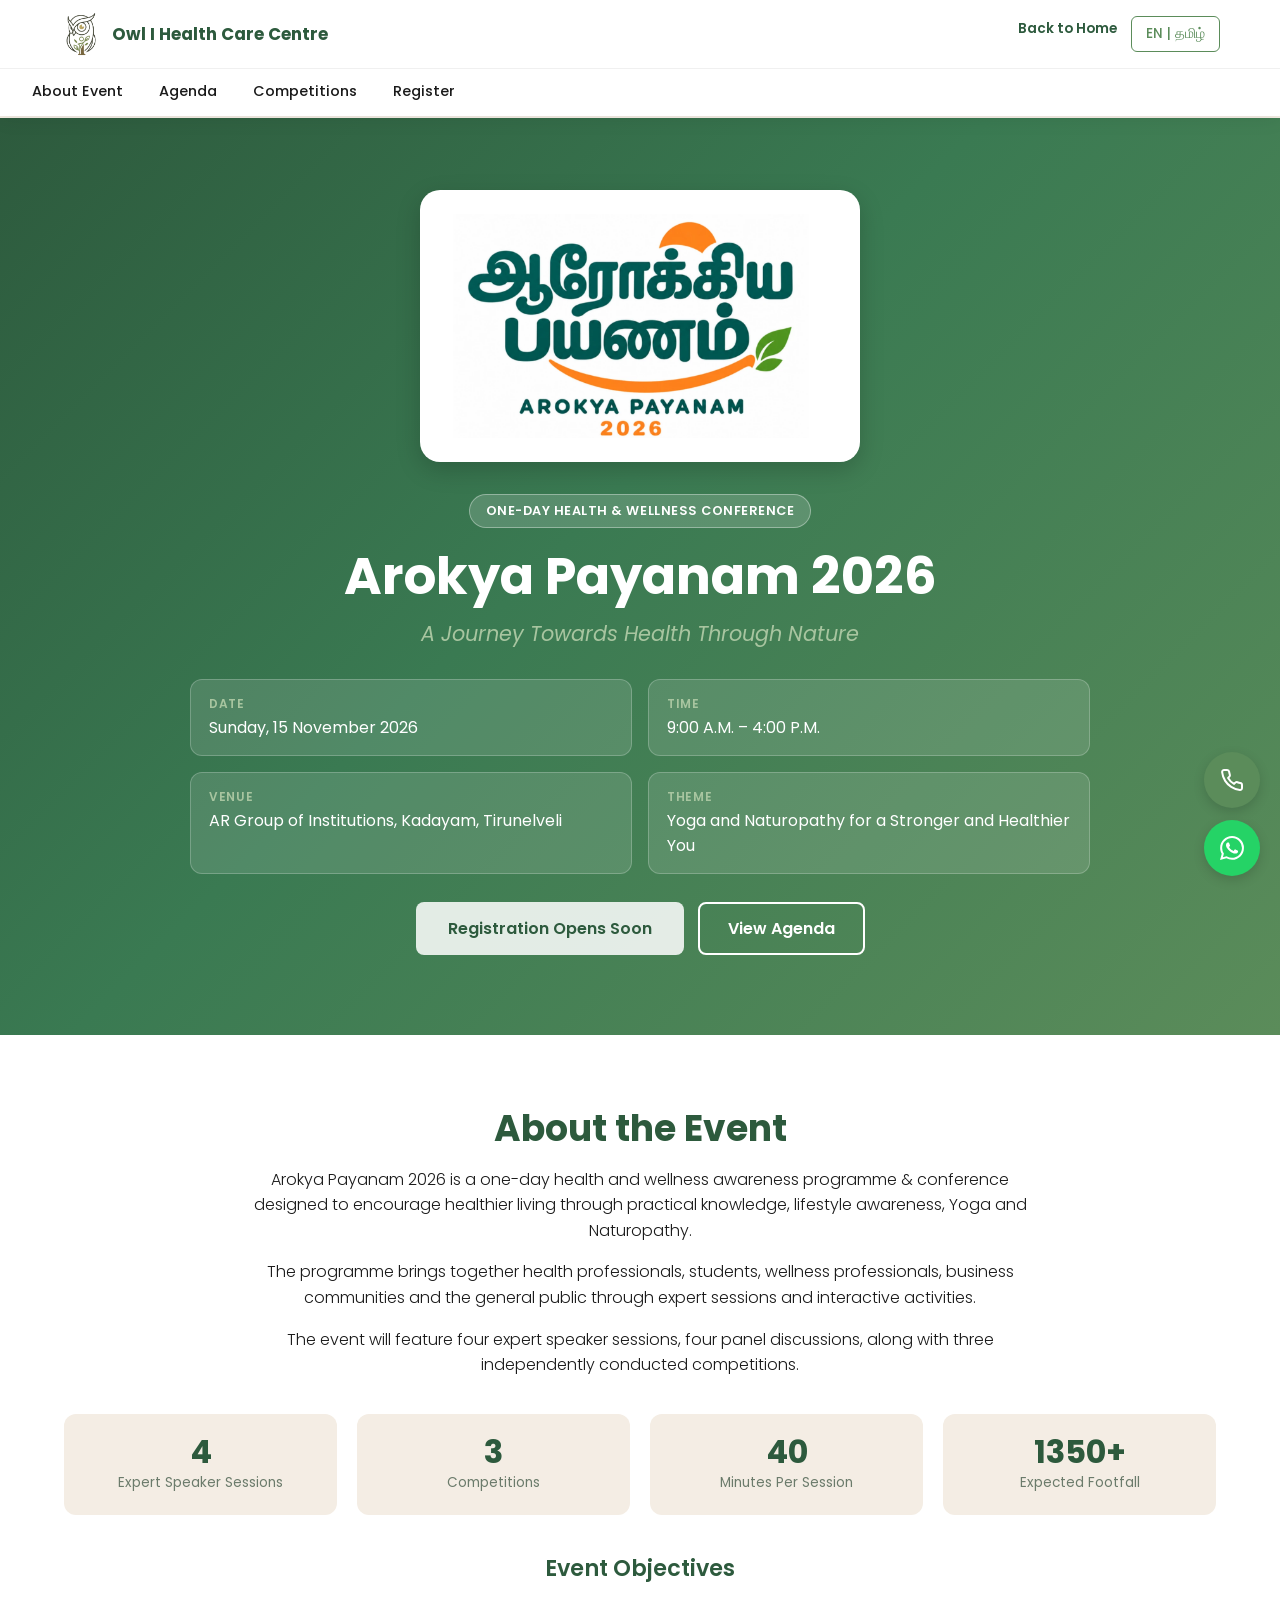
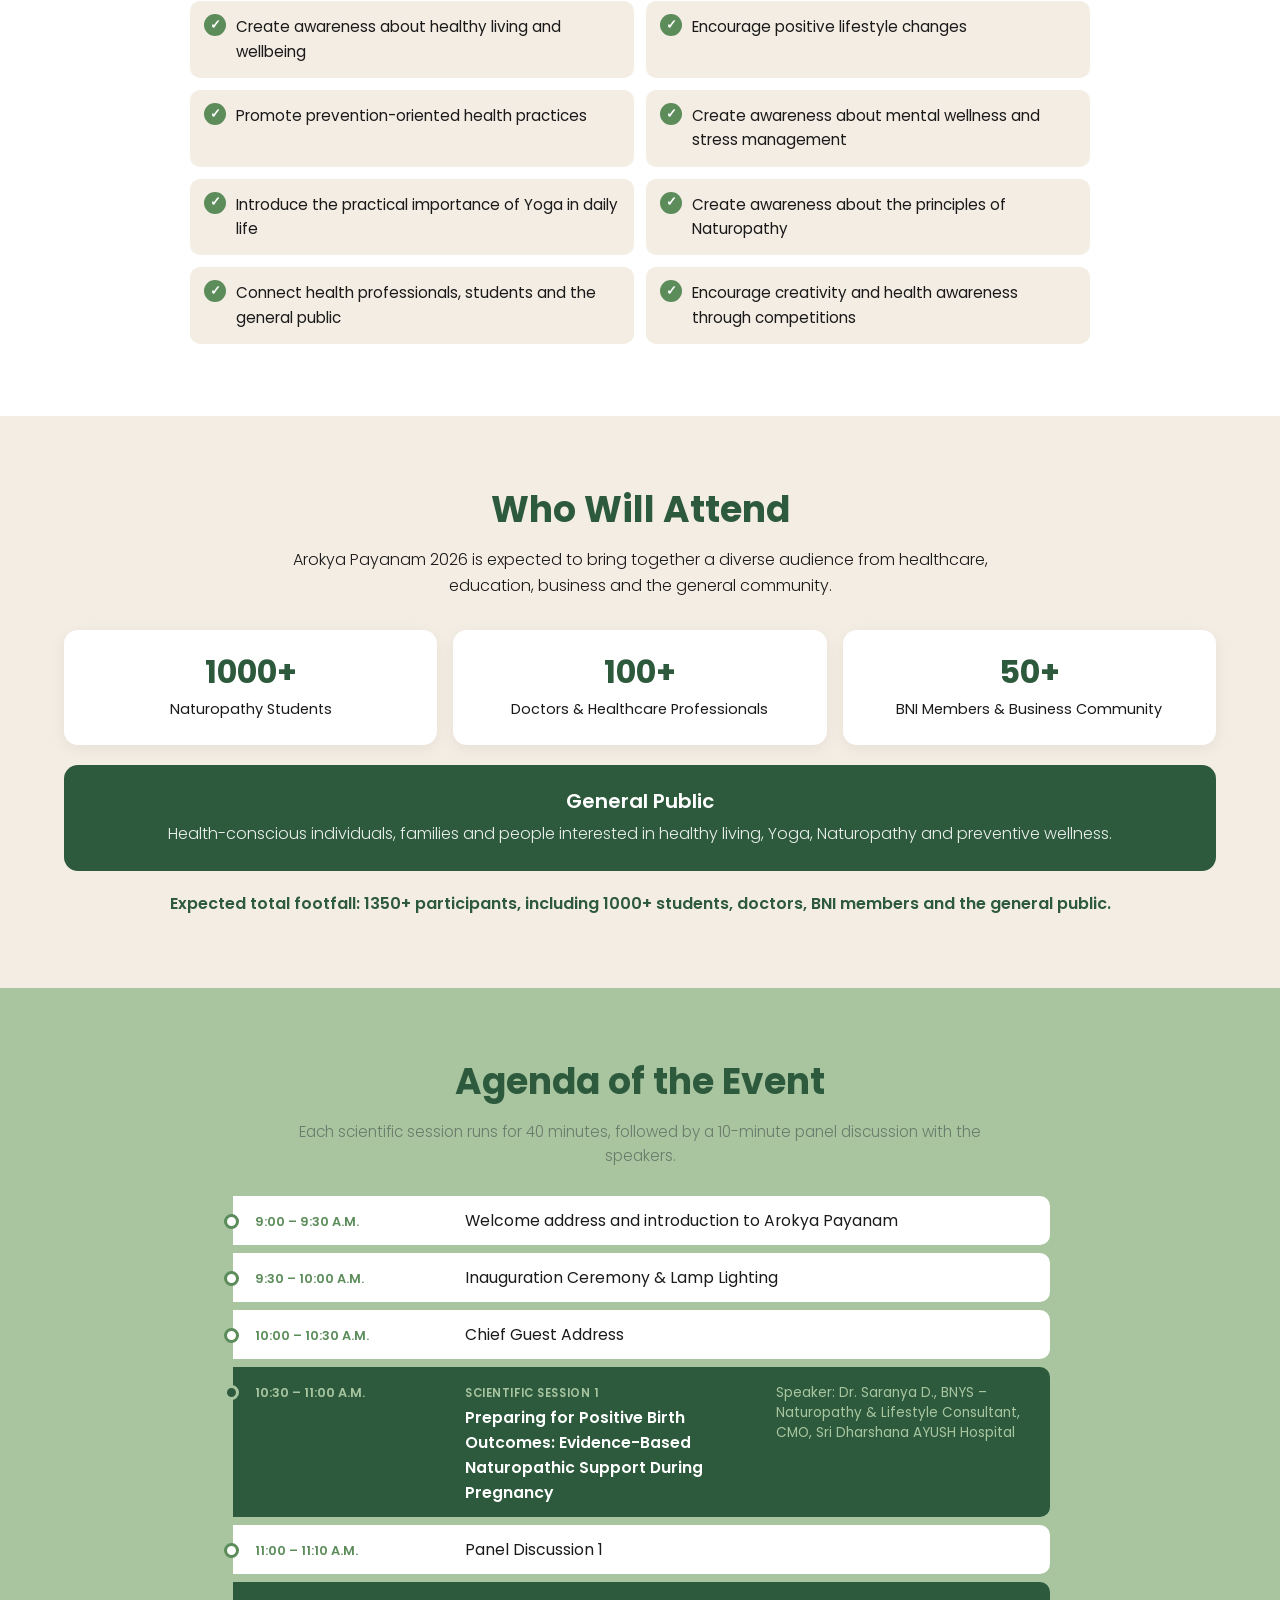
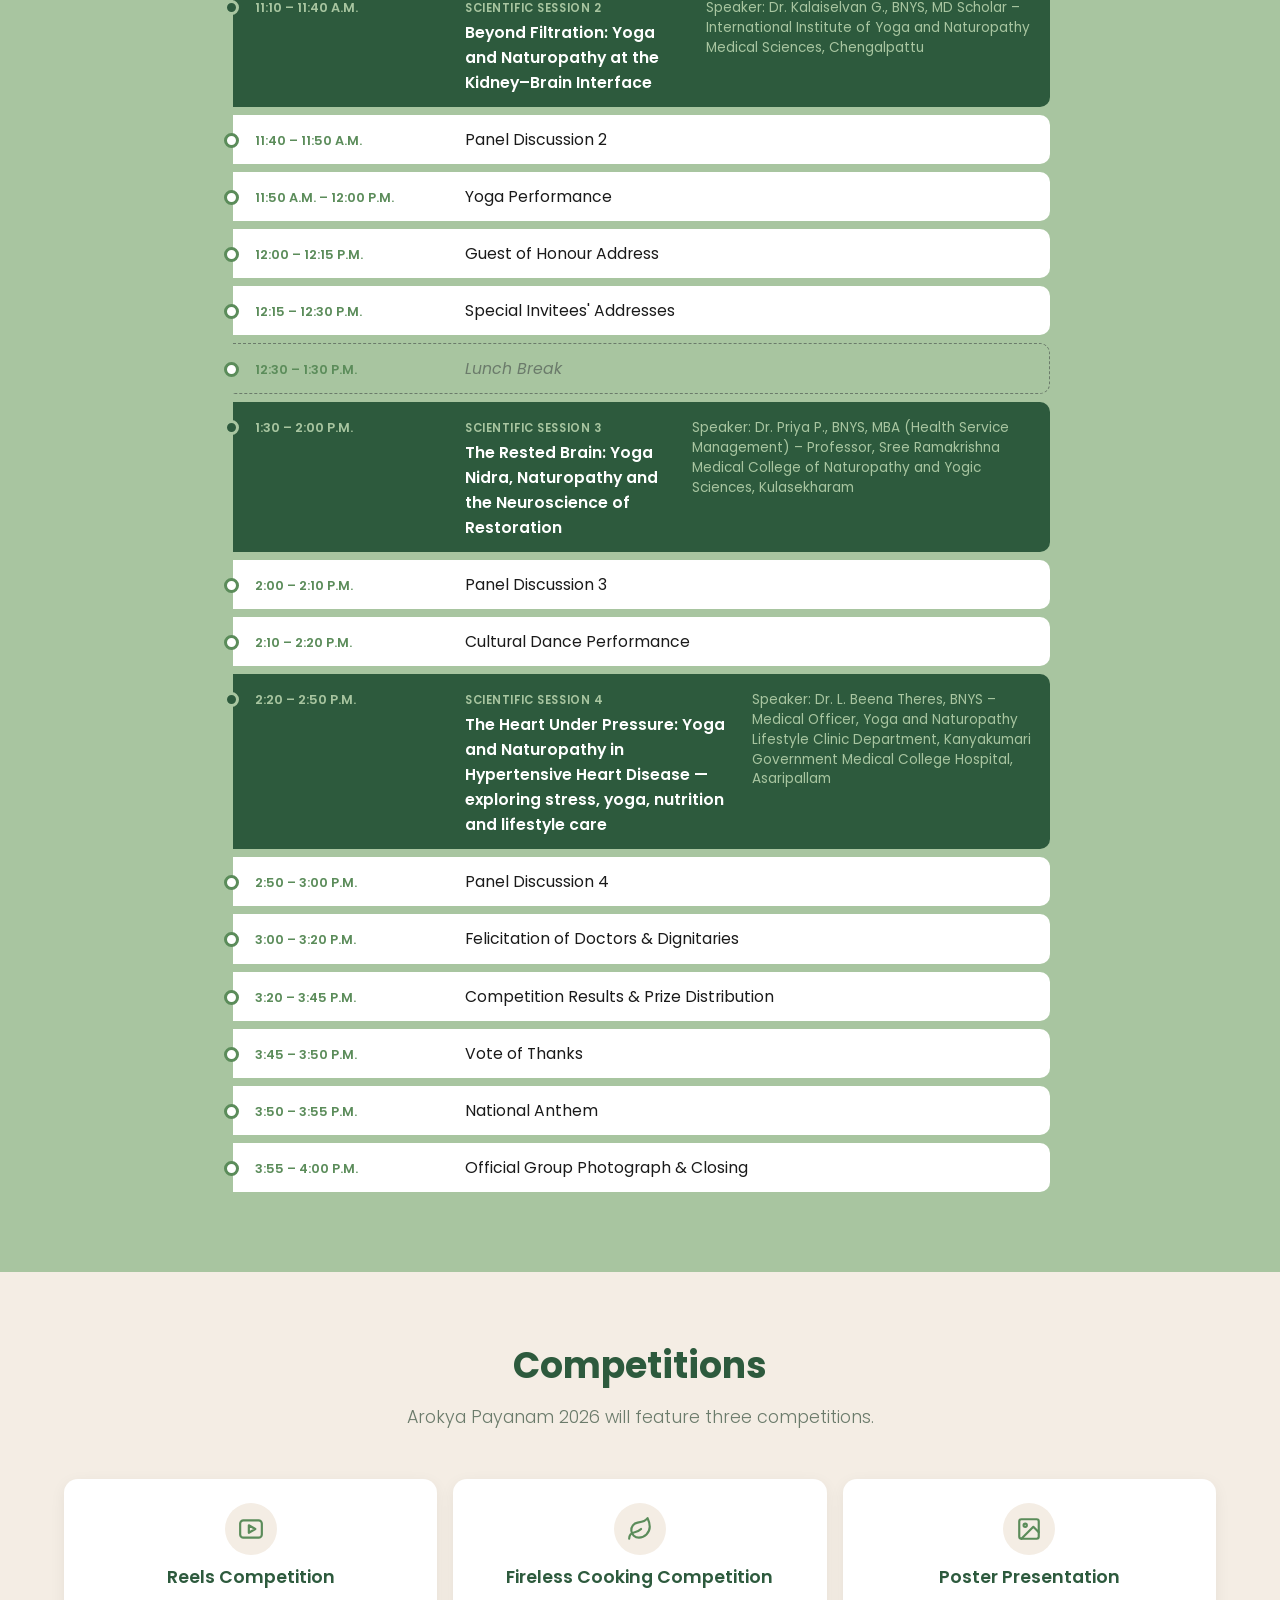
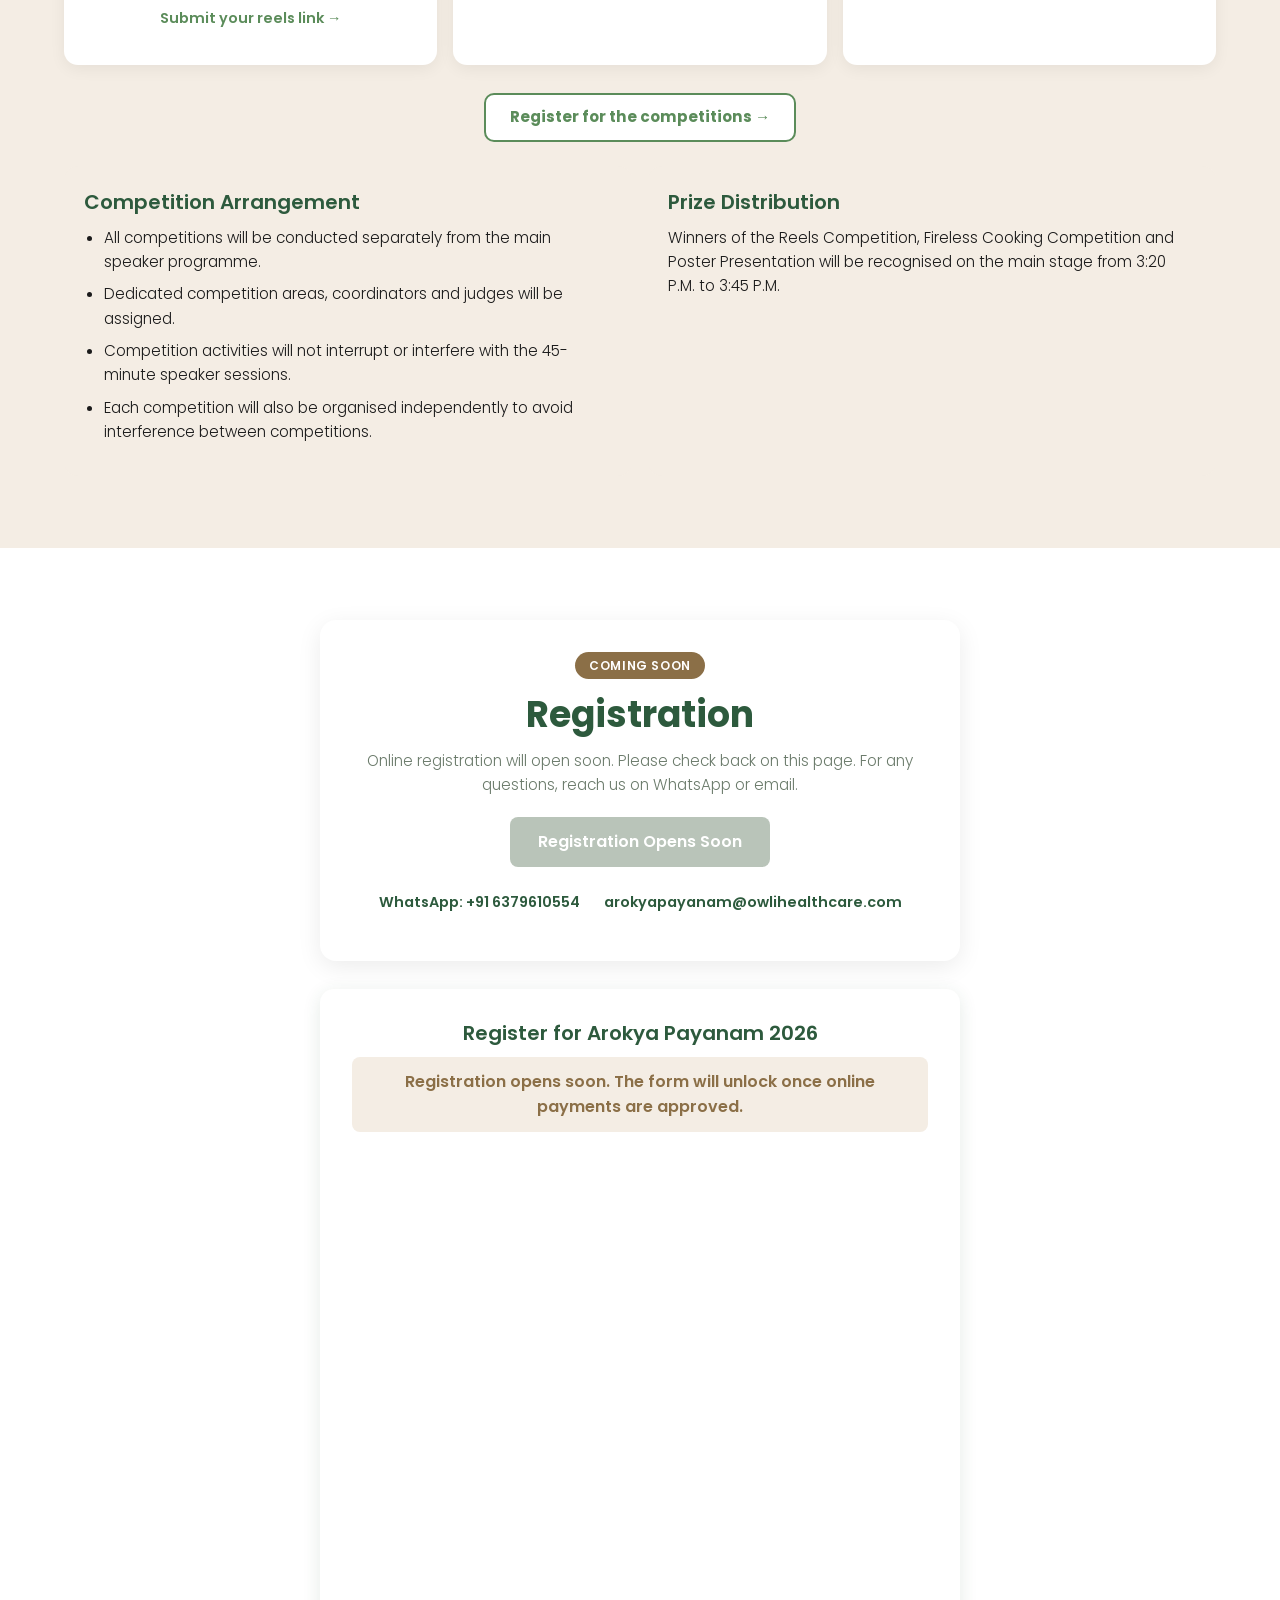
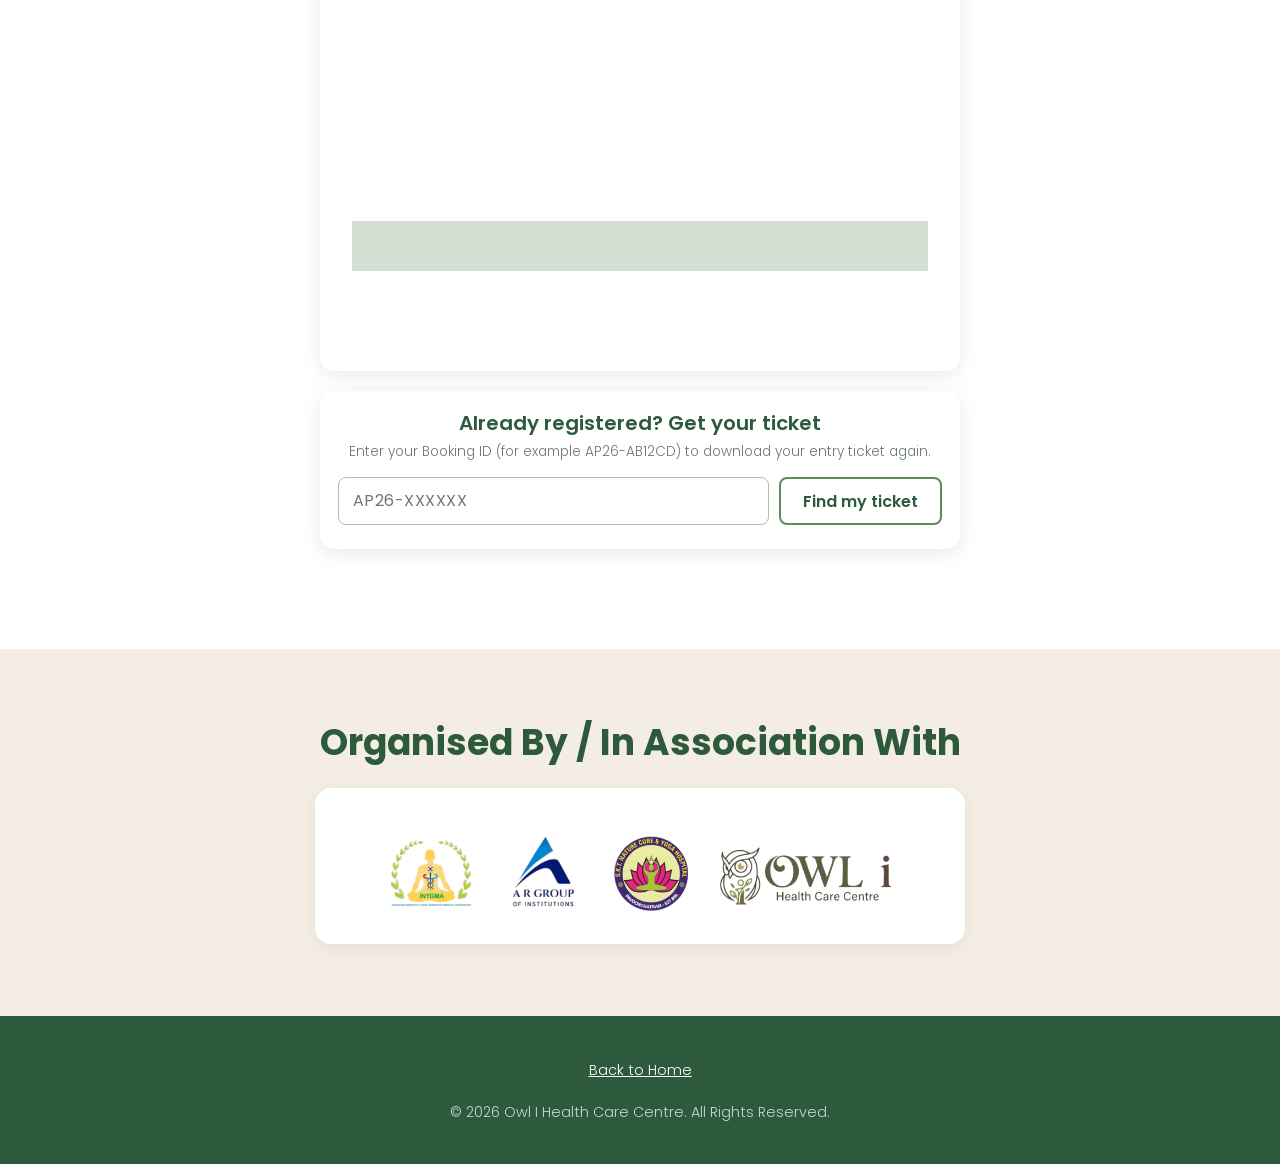
==== commit 3ee4a286: "Cancel event: hide promotion and preserve booking support" ====
--- a/events/index.html
+++ b/events/index.html
@@ -52,7 +52,7 @@
     "description": "A one-day health and wellness awareness programme and conference on Yoga and Naturopathy, with four expert scientific sessions, four panel discussions and three competitions.",
     "startDate": "2026-11-15T09:00:00+05:30",
     "endDate": "2026-11-15T16:00:00+05:30",
-    "eventStatus": "https://schema.org/EventScheduled",
+    "eventStatus": "https://schema.org/EventCancelled",
     "eventAttendanceMode": "https://schema.org/OfflineEventAttendanceMode",
     "location": {
       "@type": "Place",
@@ -576,7 +576,7 @@
 
   <!-- i18n.js first (translations + language toggle), then registration state -->
   <script src="../js/i18n.js?v=12"></script>
-  <script src="../js/event-config.js?v=8"></script>
+  <script src="../js/event-config.js?v=9"></script>
   <!-- Registration form: category fields, price, payment redirect, status check -->
   <script src="../js/event-register.js?v=12"></script>
 </body>
